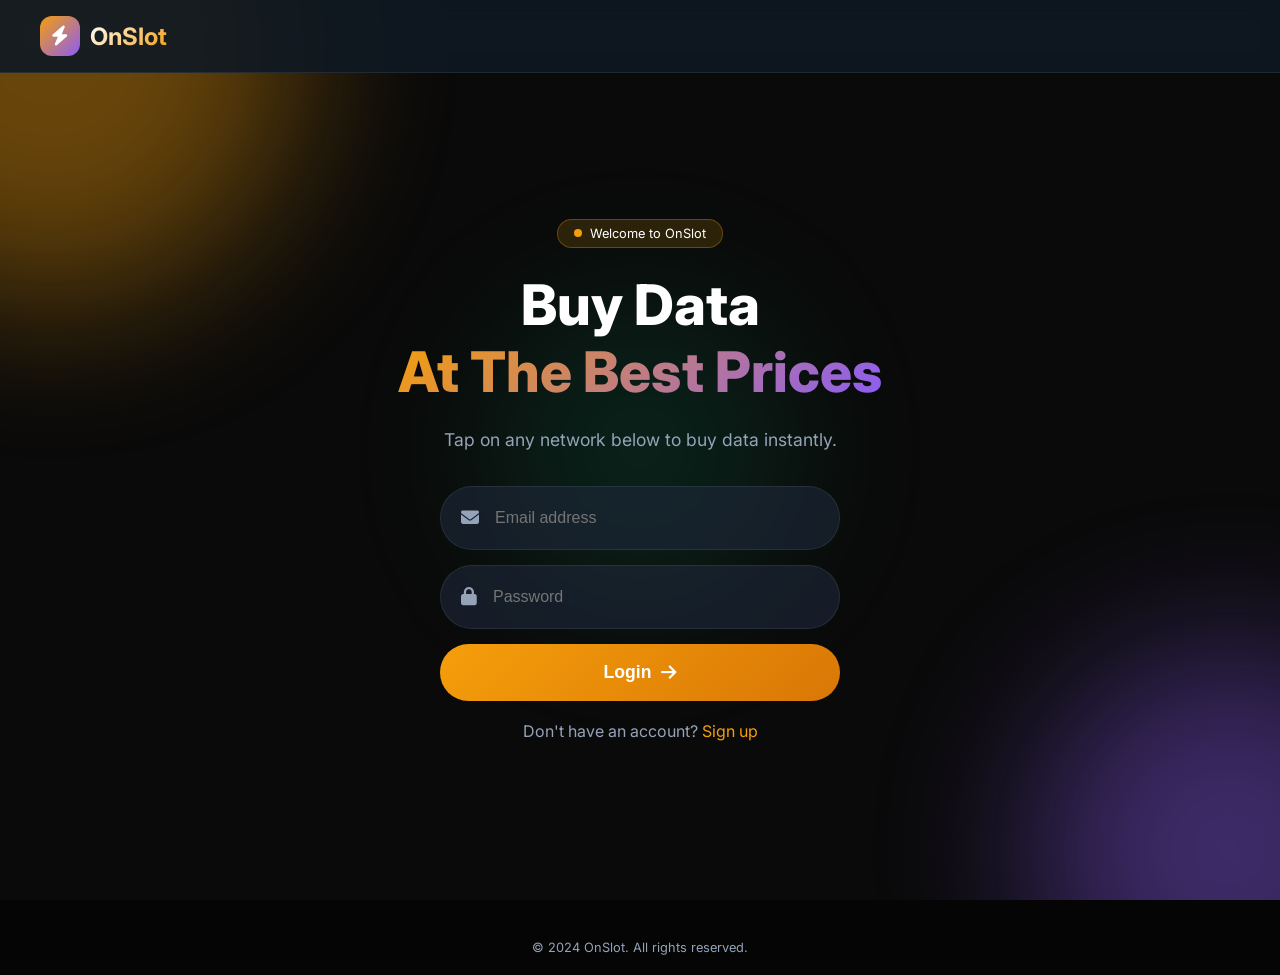
==== index.html @ 102ff366 "Update index.html" ====
<!DOCTYPE html>
<html lang="en">
<head>
    <meta charset="UTF-8">
    <meta name="viewport" content="width=device-width, initial-scale=1.0, viewport-fit=cover">
    <title>OnSlot - Buy Cheap Data</title>
    <link href="https://fonts.googleapis.com/css2?family=Inter:opsz,wght@14..32,300;14..32,400;14..32,500;14..32,600;14..32,700;14..32,800&display=swap" rel="stylesheet">
    <link rel="stylesheet" href="https://cdnjs.cloudflare.com/ajax/libs/font-awesome/6.5.1/css/all.min.css">
    <style>
        /* Your existing CSS here - keeping it exactly the same */
        * {
            margin: 0;
            padding: 0;
            box-sizing: border-box;
        }

        body {
            font-family: 'Inter', sans-serif;
            background: #0a0a0a;
            color: #ffffff;
            overflow-x: hidden;
        }

        .bg-animation {
            position: fixed;
            top: 0;
            left: 0;
            width: 100%;
            height: 100%;
            z-index: 0;
            overflow: hidden;
        }

        .orb {
            position: absolute;
            border-radius: 50%;
            filter: blur(80px);
            opacity: 0.4;
            animation: float 20s ease-in-out infinite;
        }

        .orb-1 { width: 500px; height: 500px; background: #f59e0b; top: -200px; left: -200px; }
        .orb-2 { width: 400px; height: 400px; background: #8b5cf6; bottom: -150px; right: -150px; animation-delay: -5s; }
        .orb-3 { width: 300px; height: 300px; background: #10b981; top: 50%; left: 50%; transform: translate(-50%, -50%); animation-delay: -10s; opacity: 0.15; }

        @keyframes float {
            0%, 100% { transform: translate(0, 0) scale(1); }
            33% { transform: translate(30px, -30px) scale(1.1); }
            66% { transform: translate(-20px, 20px) scale(0.9); }
        }

        .navbar {
            position: fixed;
            top: 0;
            width: 100%;
            background: rgba(15, 25, 35, 0.9);
            backdrop-filter: blur(12px);
            border-bottom: 1px solid rgba(255, 255, 255, 0.08);
            z-index: 100;
            padding: 16px 24px;
        }

        .nav-container {
            max-width: 1200px;
            margin: 0 auto;
            display: flex;
            justify-content: space-between;
            align-items: center;
        }

        .logo {
            display: flex;
            align-items: center;
            gap: 10px;
        }

        .logo-icon {
            width: 40px;
            height: 40px;
            background: linear-gradient(135deg, #f59e0b, #8b5cf6);
            border-radius: 12px;
            display: flex;
            align-items: center;
            justify-content: center;
            font-size: 20px;
        }

        .logo span {
            font-size: 1.5rem;
            font-weight: 700;
            background: linear-gradient(135deg, #fff, #f59e0b);
            -webkit-background-clip: text;
            background-clip: text;
            color: transparent;
        }

        .user-info {
            display: flex;
            align-items: center;
            gap: 15px;
        }

        .user-name {
            color: #f59e0b;
            font-weight: 500;
        }

        .admin-flag {
            background: rgba(30, 41, 59, 0.4);
            border: 1px solid rgba(255, 255, 255, 0.1);
            padding: 8px 12px;
            border-radius: 40px;
            color: #64748b;
            cursor: pointer;
            transition: all 0.2s;
            font-size: 0.8rem;
            display: flex;
            align-items: center;
            gap: 5px;
        }

        .admin-flag:hover {
            background: rgba(30, 41, 59, 0.6);
            color: #94a3b8;
        }

        .admin-btn-container {
            position: relative;
            display: inline-block;
        }

        .notification-badge {
            position: absolute;
            top: -8px;
            right: -8px;
            background: #ef4444;
            color: white;
            font-size: 0.7rem;
            font-weight: bold;
            padding: 2px 6px;
            border-radius: 50px;
            min-width: 20px;
            text-align: center;
            animation: pulse 1.5s infinite;
        }

        .logout-btn {
            background: rgba(239, 68, 68, 0.2);
            border: 1px solid rgba(239, 68, 68, 0.3);
            padding: 8px 16px;
            border-radius: 40px;
            color: #ef4444;
            cursor: pointer;
            transition: all 0.2s;
        }

        .logout-btn:hover {
            background: #ef4444;
            color: white;
        }

        .hero {
            min-height: 100vh;
            display: flex;
            align-items: center;
            justify-content: center;
            text-align: center;
            max-width: 800px;
            margin: 0 auto;
            padding: 120px 24px 60px;
            position: relative;
            z-index: 1;
        }

        .hero-badge {
            display: inline-flex;
            align-items: center;
            gap: 8px;
            background: rgba(245, 158, 11, 0.15);
            padding: 6px 16px;
            border-radius: 40px;
            font-size: 0.8rem;
            margin-bottom: 24px;
            border: 1px solid rgba(245, 158, 11, 0.3);
        }

        .badge-pulse {
            width: 8px;
            height: 8px;
            background: #f59e0b;
            border-radius: 50%;
            animation: badgePulse 1.5s infinite;
        }

        @keyframes badgePulse {
            0%, 100% { opacity: 1; transform: scale(1); }
            50% { opacity: 0.5; transform: scale(1.2); }
        }

        .hero-title {
            font-size: 3.5rem;
            font-weight: 800;
            line-height: 1.2;
            margin-bottom: 20px;
        }

        .gradient-text {
            background: linear-gradient(135deg, #f59e0b, #8b5cf6);
            -webkit-background-clip: text;
            background-clip: text;
            color: transparent;
        }

        .hero-subtitle {
            font-size: 1.1rem;
            color: #94a3b8;
            line-height: 1.6;
            margin-bottom: 32px;
        }

        .container {
            max-width: 1200px;
            margin: 0 auto;
            padding: 60px 24px;
            position: relative;
            z-index: 1;
        }

        .section-header {
            text-align: center;
            margin-bottom: 50px;
        }

        .section-tag {
            color: #f59e0b;
            text-transform: uppercase;
            font-size: 0.8rem;
            letter-spacing: 2px;
            display: inline-block;
            margin-bottom: 16px;
        }

        .section-header h2 {
            font-size: 2rem;
            margin-bottom: 12px;
        }

        .auth-form {
            max-width: 400px;
            margin: 0 auto;
        }

        .input-group {
            display: flex;
            align-items: center;
            background: rgba(30, 41, 59, 0.6);
            border-radius: 60px;
            padding: 4px 20px;
            border: 1px solid rgba(255, 255, 255, 0.08);
            transition: all 0.2s;
            margin-bottom: 16px;
        }

        .input-group:focus-within {
            border-color: #f59e0b;
        }

        .input-group i {
            color: #94a3b8;
            font-size: 18px;
        }

        .input-group input {
            width: 100%;
            padding: 18px 16px;
            background: transparent;
            border: none;
            color: white;
            font-size: 1rem;
            outline: none;
        }

        .buy-btn {
            width: 100%;
            background: linear-gradient(135deg, #f59e0b, #d97706);
            border: none;
            padding: 18px;
            border-radius: 60px;
            color: white;
            font-size: 1.1rem;
            font-weight: 700;
            cursor: pointer;
            transition: all 0.2s;
            display: flex;
            align-items: center;
            justify-content: center;
            gap: 10px;
        }

        .buy-btn:hover {
            transform: scale(1.02);
            box-shadow: 0 5px 20px rgba(245, 158, 11, 0.3);
        }

        .auth-switch {
            margin-top: 20px;
            color: #94a3b8;
        }

        .auth-switch a {
            color: #f59e0b;
            text-decoration: none;
            cursor: pointer;
        }

        .networks-container {
            display: flex;
            flex-direction: column;
            gap: 20px;
            max-width: 550px;
            margin: 0 auto;
        }

        .network-card {
            background: rgba(15, 25, 35, 0.6);
            backdrop-filter: blur(12px);
            border-radius: 28px;
            border: 1px solid rgba(255, 255, 255, 0.08);
            overflow: hidden;
            transition: all 0.3s ease;
            cursor: pointer;
        }

        .network-card.mtn:hover { border-color: rgba(245, 158, 11, 0.5); }
        .network-card.airtel:hover { border-color: rgba(239, 68, 68, 0.5); }
        .network-card.glo:hover { border-color: rgba(16, 185, 129, 0.5); }

        .network-card.expanded { border-width: 2px; }
        .network-card.mtn.expanded { border-color: #f59e0b; box-shadow: 0 0 25px rgba(245, 158, 11, 0.2); }
        .network-card.airtel.expanded { border-color: #ef4444; box-shadow: 0 0 25px rgba(239, 68, 68, 0.2); }
        .network-card.glo.expanded { border-color: #10b981; box-shadow: 0 0 25px rgba(16, 185, 129, 0.2); }

        .network-header {
            display: flex;
            align-items: center;
            justify-content: space-between;
            padding: 20px 24px;
            transition: all 0.2s;
        }

        .network-header-left {
            display: flex;
            align-items: center;
            gap: 15px;
        }

        .network-icon {
            width: 55px;
            height: 55px;
            border-radius: 28px;
            display: flex;
            align-items: center;
            justify-content: center;
            font-size: 28px;
        }

        .network-card.mtn .network-icon { background: rgba(245, 158, 11, 0.15); color: #f59e0b; }
        .network-card.airtel .network-icon { background: rgba(239, 68, 68, 0.15); color: #ef4444; }
        .network-card.glo .network-icon { background: rgba(16, 185, 129, 0.15); color: #10b981; }

        .network-info h3 {
            font-size: 1.4rem;
            font-weight: 700;
        }

        .network-card.mtn .network-info h3 { color: #f59e0b; }
        .network-card.airtel .network-info h3 { color: #ef4444; }
        .network-card.glo .network-info h3 { color: #10b981; }

        .network-info p {
            font-size: 0.75rem;
            color: #94a3b8;
        }

        .network-arrow {
            color: #94a3b8;
            transition: transform 0.3s ease;
            font-size: 1.2rem;
        }

        .network-card.expanded .network-arrow {
            transform: rotate(180deg);
        }

        .network-content {
            max-height: 0;
            overflow: hidden;
            transition: max-height 0.4s ease;
            padding: 0 24px;
        }

        .network-card.expanded .network-content {
            max-height: 500px;
            padding: 0 24px 24px 24px;
        }

        .network-phone-input {
            margin-bottom: 20px;
        }

        .phone-input-wrapper {
            display: flex;
            align-items: center;
            background: rgba(30, 41, 59, 0.8);
            border-radius: 60px;
            padding: 4px 20px;
            border: 1px solid rgba(255, 255, 255, 0.08);
        }

        .phone-input-wrapper:focus-within {
            border-color: #f59e0b;
        }

        .phone-input-wrapper i {
            color: #94a3b8;
            font-size: 18px;
        }

        .phone-input-wrapper input {
            width: 100%;
            padding: 16px 16px;
            background: transparent;
            border: none;
            color: white;
            font-size: 1rem;
            outline: none;
        }

        .network-plans {
            display: grid;
            grid-template-columns: repeat(4, 1fr);
            gap: 12px;
            margin-bottom: 20px;
        }

        .plan-card {
            background: rgba(30, 41, 59, 0.6);
            border-radius: 20px;
            padding: 16px 8px;
            text-align: center;
            cursor: pointer;
            transition: all 0.2s;
            border: 1px solid rgba(255, 255, 255, 0.08);
        }

        .plan-card:hover {
            transform: translateY(-2px);
        }

        .plan-card.selected {
            border-width: 2px;
        }

        .network-card.mtn .plan-card.selected { border-color: #f59e0b; background: rgba(245, 158, 11, 0.15); }
        .network-card.airtel .plan-card.selected { border-color: #ef4444; background: rgba(239, 68, 68, 0.15); }
        .network-card.glo .plan-card.selected { border-color: #10b981; background: rgba(16, 185, 129, 0.15); }

        .plan-size {
            font-size: 1rem;
            font-weight: 700;
        }

        .plan-price {
            font-size: 0.9rem;
            font-weight: 600;
            margin-top: 5px;
        }

        .network-card.mtn .plan-price { color: #f59e0b; }
        .network-card.airtel .plan-price { color: #ef4444; }
        .network-card.glo .plan-price { color: #10b981; }

        .network-buy-btn {
            width: 100%;
            border: none;
            padding: 14px;
            border-radius: 60px;
            color: white;
            font-weight: 700;
            cursor: pointer;
            transition: all 0.2s;
            display: flex;
            align-items: center;
            justify-content: center;
            gap: 8px;
        }

        .network-card.mtn .network-buy-btn { background: linear-gradient(135deg, #f59e0b, #d97706); }
        .network-card.airtel .network-buy-btn { background: linear-gradient(135deg, #ef4444, #dc2626); }
        .network-card.glo .network-buy-btn { background: linear-gradient(135deg, #10b981, #059669); }

        .network-buy-btn:hover:not(:disabled) {
            transform: scale(1.02);
            box-shadow: 0 5px 20px rgba(0, 0, 0, 0.3);
        }

        .network-buy-btn:disabled {
            opacity: 0.5;
            cursor: not-allowed;
        }

        .referral-section {
            background: rgba(15, 25, 35, 0.7);
            backdrop-filter: blur(12px);
            border-radius: 28px;
            padding: 24px;
            margin-bottom: 40px;
            max-width: 550px;
            margin-left: auto;
            margin-right: auto;
            border: 1px solid rgba(245, 158, 11, 0.2);
        }

        .referral-header {
            display: flex;
            align-items: center;
            gap: 12px;
            margin-bottom: 20px;
        }

        .referral-header i {
            font-size: 28px;
            color: #f59e0b;
        }

        .referral-header h3 {
            font-size: 1.3rem;
        }

        .referral-code-box {
            background: rgba(30, 41, 59, 0.8);
            border-radius: 16px;
            padding: 15px;
            display: flex;
            justify-content: space-between;
            align-items: center;
            margin-bottom: 20px;
        }

        .referral-code {
            font-size: 1.3rem;
            font-weight: bold;
            letter-spacing: 2px;
            color: #f59e0b;
        }

        .copy-referral-btn {
            background: rgba(245, 158, 11, 0.2);
            border: 1px solid rgba(245, 158, 11, 0.3);
            padding: 8px 20px;
            border-radius: 40px;
            color: #f59e0b;
            cursor: pointer;
            transition: all 0.2s;
        }

        .copy-referral-btn:hover {
            background: #f59e0b;
            color: white;
        }

        .share-buttons {
            display: flex;
            gap: 12px;
            margin-bottom: 20px;
            flex-wrap: wrap;
        }

        .share-btn {
            flex: 1;
            padding: 12px;
            border-radius: 40px;
            border: none;
            font-weight: 600;
            cursor: pointer;
            display: flex;
            align-items: center;
            justify-content: center;
            gap: 8px;
            transition: all 0.2s;
        }

        .share-btn.whatsapp { background: #25D366; color: white; }
        .share-btn.facebook { background: #1877F2; color: white; }
        .share-btn.twitter { background: #1DA1F2; color: white; }
        .share-btn.telegram { background: #0088cc; color: white; }
        .share-btn.snapchat { background: #FFFC00; color: #000000; }
        .share-btn:hover { transform: scale(1.02); }

        .referral-stats {
            display: flex;
            justify-content: space-between;
            padding-top: 15px;
            border-top: 1px solid rgba(255, 255, 255, 0.08);
        }

        .referral-stat {
            text-align: center;
            flex: 1;
        }

        .referral-stat .label {
            font-size: 0.7rem;
            color: #94a3b8;
        }

        .referral-stat .value {
            font-size: 1.1rem;
            font-weight: bold;
            color: #f59e0b;
        }

        .free-data-banner {
            background: linear-gradient(135deg, rgba(16, 185, 129, 0.2), rgba(245, 158, 11, 0.1));
            border-radius: 20px;
            padding: 15px;
            text-align: center;
            margin-bottom: 20px;
            border: 1px solid rgba(16, 185, 129, 0.3);
        }

        .free-data-banner h4 {
            color: #10b981;
            margin-bottom: 5px;
        }

        .free-data-banner p {
            font-size: 0.8rem;
            color: #94a3b8;
        }

        .promo-ended {
            background: rgba(239, 68, 68, 0.2);
            border-color: rgba(239, 68, 68, 0.3);
        }

        .promo-ended h4 {
            color: #ef4444;
        }

        .features-grid {
            display: grid;
            grid-template-columns: repeat(auto-fit, minmax(200px, 1fr));
            gap: 24px;
            max-width: 900px;
            margin: 0 auto;
        }

        .feature-card {
            background: rgba(15, 25, 35, 0.5);
            border-radius: 20px;
            padding: 24px;
            text-align: center;
            border: 1px solid rgba(255, 255, 255, 0.05);
        }

        .feature-icon {
            font-size: 32px;
            color: #f59e0b;
            margin-bottom: 12px;
        }

        .feature-card h4 {
            margin-bottom: 8px;
        }

        .feature-card p {
            color: #94a3b8;
            font-size: 0.85rem;
        }

        .admin-panel {
            background: rgba(15, 25, 35, 0.95);
            backdrop-filter: blur(12px);
            border: 1px solid rgba(245, 158, 11, 0.3);
            border-radius: 28px;
            padding: 24px;
            margin-bottom: 40px;
            max-width: 900px;
            margin-left: auto;
            margin-right: auto;
        }

        .admin-header {
            display: flex;
            justify-content: space-between;
            align-items: center;
            margin-bottom: 20px;
            padding-bottom: 15px;
            border-bottom: 1px solid rgba(255, 255, 255, 0.08);
            cursor: pointer;
        }

        .admin-header h3 {
            display: flex;
            align-items: center;
            gap: 10px;
        }

        .admin-header h3 i {
            color: #f59e0b;
        }

        .order-count-badge {
            background: #ef4444;
            color: white;
            font-size: 0.7rem;
            font-weight: bold;
            padding: 2px 8px;
            border-radius: 50px;
            margin-left: 10px;
        }

        .admin-content {
            display: none;
        }

        .admin-content.show {
            display: block;
        }

        .pending-orders-list {
            max-height: 500px;
            overflow-y: auto;
        }

        .pending-order {
            background: rgba(30, 41, 59, 0.6);
            border-radius: 16px;
            padding: 16px;
            margin-bottom: 12px;
            display: flex;
            justify-content: space-between;
            align-items: flex-start;
            flex-wrap: wrap;
            gap: 10px;
        }

        .order-details {
            flex: 2;
        }

        .order-details p {
            margin: 4px 0;
            font-size: 0.85rem;
        }

        .order-details strong {
            color: #f59e0b;
        }

        .order-status {
            display: inline-block;
            padding: 4px 10px;
            border-radius: 20px;
            font-size: 0.7rem;
            font-weight: 600;
        }

        .status-pending { background: rgba(245, 158, 11, 0.2); color: #f59e0b; }
        .status-processing { background: rgba(59, 130, 246, 0.2); color: #3b82f6; }
        .status-declined { background: rgba(239, 68, 68, 0.2); color: #ef4444; }
        .status-completed { background: rgba(16, 185, 129, 0.2); color: #10b981; }

        .order-actions {
            display: flex;
            gap: 8px;
            flex-wrap: wrap;
        }

        .accept-btn {
            background: linear-gradient(135deg, #10b981, #059669);
            border: none;
            padding: 8px 16px;
            border-radius: 40px;
            color: white;
            font-weight: 600;
            cursor: pointer;
        }

        .pending-btn {
            background: rgba(245, 158, 11, 0.2);
            border: 1px solid rgba(245, 158, 11, 0.3);
            padding: 8px 16px;
            border-radius: 40px;
            color: #f59e0b;
            cursor: pointer;
        }

        .decline-btn {
            background: rgba(239, 68, 68, 0.2);
            border: 1px solid rgba(239, 68, 68, 0.3);
            padding: 8px 16px;
            border-radius: 40px;
            color: #ef4444;
            cursor: pointer;
        }

        .empty-orders {
            text-align: center;
            padding: 40px;
            color: #94a3b8;
        }

        .payment-methods {
            display: flex;
            gap: 15px;
            margin-bottom: 20px;
        }
        
        .payment-method {
            flex: 1;
            background: rgba(30, 41, 59, 0.6);
            border: 2px solid rgba(255, 255, 255, 0.08);
            border-radius: 16px;
            padding: 12px;
            text-align: center;
            cursor: pointer;
            transition: all 0.2s;
        }
        
        .payment-method:hover {
            background: rgba(30, 41, 59, 0.8);
        }
        
        .payment-method.selected {
            border-color: #f59e0b;
            background: rgba(245, 158, 11, 0.15);
        }
        
        .payment-method i {
            font-size: 24px;
            margin-bottom: 5px;
            display: block;
        }
        
        .payment-method span {
            font-size: 0.8rem;
        }
        
        .bank-search {
            position: relative;
            margin-bottom: 15px;
        }
        
        .bank-search input {
            width: 100%;
            padding: 14px 16px 14px 45px;
            background: rgba(30, 41, 59, 0.6);
            border: 1px solid rgba(255, 255, 255, 0.08);
            border-radius: 12px;
            color: white;
            font-size: 0.9rem;
            outline: none;
        }
        
        .bank-search input:focus {
            border-color: #f59e0b;
        }
        
        .bank-search i {
            position: absolute;
            left: 15px;
            top: 50%;
            transform: translateY(-50%);
            color: #94a3b8;
        }
        
        .bank-list {
            max-height: 200px;
            overflow-y: auto;
            margin-bottom: 15px;
            background: rgba(30, 41, 59, 0.4);
            border-radius: 12px;
        }
        
        .bank-option {
            padding: 12px 15px;
            cursor: pointer;
            transition: all 0.2s;
            border-bottom: 1px solid rgba(255, 255, 255, 0.05);
        }
        
        .bank-option:hover {
            background: rgba(245, 158, 11, 0.15);
        }
        
        .bank-option.selected {
            background: rgba(245, 158, 11, 0.2);
            color: #f59e0b;
        }
        
        .receipt-upload {
            margin: 15px 0;
        }
        
        .upload-area {
            background: rgba(30, 41, 59, 0.6);
            border: 2px dashed rgba(255, 255, 255, 0.2);
            border-radius: 16px;
            padding: 20px;
            text-align: center;
            cursor: pointer;
            transition: all 0.2s;
        }
        
        .upload-area:hover {
            border-color: #f59e0b;
            background: rgba(245, 158, 11, 0.05);
        }
        
        .upload-area i {
            font-size: 32px;
            color: #94a3b8;
            margin-bottom: 8px;
        }
        
        .upload-area p {
            font-size: 0.8rem;
            color: #94a3b8;
        }
        
        .receipt-preview {
            margin-top: 10px;
            display: flex;
            justify-content: space-between;
            align-items: center;
            background: rgba(30, 41, 59, 0.6);
            border-radius: 12px;
            padding: 10px;
        }
        
        .receipt-preview img {
            width: 50px;
            height: 50px;
            border-radius: 8px;
            object-fit: cover;
        }
        
        .receipt-preview span {
            font-size: 0.8rem;
            color: #10b981;
        }
        
        .remove-receipt {
            background: rgba(239, 68, 68, 0.2);
            border: none;
            padding: 5px 10px;
            border-radius: 20px;
            color: #ef4444;
            cursor: pointer;
        }
        
        .selected-bank-display {
            background: rgba(245, 158, 11, 0.1);
            border-radius: 12px;
            padding: 10px;
            margin-bottom: 15px;
            font-size: 0.8rem;
            color: #f59e0b;
        }
        
        .custom-bank-input {
            width: 100%;
            padding: 14px;
            background: rgba(30, 41, 59, 0.6);
            border: 1px solid rgba(255, 255, 255, 0.08);
            border-radius: 12px;
            color: white;
            margin-top: 10px;
            outline: none;
        }
        
        .custom-bank-input:focus {
            border-color: #f59e0b;
        }

        .modal {
            display: none;
            position: fixed;
            top: 0;
            left: 0;
            width: 100%;
            height: 100%;
            background: rgba(0, 0, 0, 0.95);
            backdrop-filter: blur(8px);
            z-index: 1000;
            justify-content: center;
            align-items: center;
        }

        .modal-content {
            position: relative;
            max-width: 500px;
            width: 90%;
            max-height: 90vh;
            overflow-y: auto;
            background: rgba(15, 25, 35, 0.95);
            backdrop-filter: blur(12px);
            border: 1px solid rgba(255, 255, 255, 0.08);
            border-radius: 28px;
            padding: 40px 32px;
            text-align: center;
        }

        .modal-close {
            position: absolute;
            top: 16px;
            right: 20px;
            background: none;
            border: none;
            font-size: 20px;
            cursor: pointer;
            color: #94a3b8;
        }

        .modal-icon {
            font-size: 50px;
            margin-bottom: 16px;
        }

        .modal-content h3 {
            font-size: 1.5rem;
            margin-bottom: 8px;
        }

        .modal-content p {
            color: #94a3b8;
            margin-bottom: 24px;
        }

        .passcode-input {
            width: 100%;
            padding: 14px;
            background: rgba(30, 41, 59, 0.6);
            border: 1px solid rgba(255, 255, 255, 0.08);
            border-radius: 12px;
            color: white;
            margin: 15px 0;
            outline: none;
            text-align: center;
            font-size: 1.2rem;
            letter-spacing: 5px;
        }

        .bank-details {
            background: rgba(30, 41, 59, 0.6);
            border-radius: 16px;
            padding: 16px;
            margin-bottom: 20px;
            text-align: left;
        }

        .bank-details p {
            margin-bottom: 8px;
            color: white;
        }

        .copy-btn {
            background: rgba(245, 158, 11, 0.2);
            border: none;
            padding: 8px 16px;
            border-radius: 40px;
            color: #f59e0b;
            cursor: pointer;
            margin-top: 10px;
            width: 100%;
        }

        .confirm-input {
            width: 100%;
            padding: 14px;
            background: rgba(30, 41, 59, 0.6);
            border: 1px solid rgba(255, 255, 255, 0.08);
            border-radius: 12px;
            color: white;
            margin: 15px 0;
            outline: none;
        }

        .confirm-input:focus {
            border-color: #f59e0b;
        }

        .confirm-btn {
            background: linear-gradient(135deg, #10b981, #059669);
            border: none;
            padding: 14px;
            border-radius: 50px;
            width: 100%;
            color: white;
            font-weight: 600;
            cursor: pointer;
            display: flex;
            align-items: center;
            justify-content: center;
            gap: 8px;
        }

        .toast-container {
            position: fixed;
            bottom: 20px;
            left: 50%;
            transform: translateX(-50%);
            z-index: 1100;
        }

        .toast {
            background: rgba(15, 25, 35, 0.95);
            backdrop-filter: blur(12px);
            padding: 12px 24px;
            border-radius: 50px;
            font-size: 0.875rem;
            display: flex;
            align-items: center;
            gap: 8px;
            animation: slideUp 0.3s ease;
        }

        .toast.success { border-left: 3px solid #10b981; }
        .toast.error { border-left: 3px solid #ef4444; }
        .toast.warning { border-left: 3px solid #f59e0b; }

        @keyframes slideUp {
            from { opacity: 0; transform: translateY(20px); }
            to { opacity: 1; transform: translateY(0); }
        }

        .footer {
            background: rgba(5, 5, 5, 0.9);
            padding: 40px 24px 20px;
            text-align: center;
        }

        .footer p {
            color: #94a3b8;
            font-size: 0.8rem;
        }

        .dashboard-content {
            display: none;
        }

        @media (max-width: 768px) {
            .hero-title {
                font-size: 2rem;
            }
            .network-plans {
                grid-template-columns: repeat(2, 1fr);
            }
            .pending-order {
                flex-direction: column;
            }
            .order-actions {
                width: 100%;
                justify-content: center;
            }
            .share-buttons {
                flex-direction: column;
            }
            .payment-methods {
                flex-direction: column;
            }
        }
    </style>
</head>
<body>
    <div class="bg-animation">
        <div class="orb orb-1"></div>
        <div class="orb orb-2"></div>
        <div class="orb orb-3"></div>
    </div>

    <nav class="navbar">
        <div class="nav-container">
            <div class="logo">
                <div class="logo-icon"><i class="fas fa-bolt"></i></div>
                <span>OnSlot</span>
            </div>
            <div class="user-info" id="userInfo" style="display: none;">
                <span class="user-name" id="userNameDisplay"></span>
                <div class="admin-btn-container" id="adminBtnContainer">
                    <button class="admin-flag" id="adminFlagBtn">
                        <i class="fas fa-flag-checkered"></i> 
                    </button>
                    <span class="notification-badge" id="adminNotificationBadge" style="display: none;">0</span>
                </div>
                <button class="logout-btn" onclick="logout()"><i class="fas fa-sign-out-alt"></i> Logout</button>
            </div>
        </div>
    </nav>

    <div id="authSection" class="hero">
        <div class="hero-content">
            <div class="hero-badge">
                <span class="badge-pulse"></span>
                Welcome to OnSlot
            </div>
            <h1 class="hero-title">
                Buy Data<br>
                <span class="gradient-text">At The Best Prices</span>
            </h1>
            <p class="hero-subtitle">
                Tap on any network below to buy data instantly.
            </p>
            
            <div id="loginForm" class="auth-form">
                <div class="input-group" style="margin-bottom: 15px;">
                    <i class="fas fa-envelope"></i>
                    <input type="email" id="loginEmail" placeholder="Email address">
                </div>
                <div class="input-group" style="margin-bottom: 15px;">
                    <i class="fas fa-lock"></i>
                    <input type="password" id="loginPassword" placeholder="Password">
                </div>
                <button class="buy-btn" onclick="login()" style="margin-top: 10px;">Login <i class="fas fa-arrow-right"></i></button>
                <div class="auth-switch">Don't have an account? <a onclick="showSignup()">Sign up</a></div>
            </div>

            <div id="signupForm" class="auth-form" style="display: none;">
                <div class="input-group" style="margin-bottom: 15px;">
                    <i class="fas fa-user"></i>
                    <input type="text" id="signupName" placeholder="Full name">
                </div>
                <div class="input-group" style="margin-bottom: 15px;">
                    <i class="fas fa-envelope"></i>
                    <input type="email" id="signupEmail" placeholder="Email address">
                </div>
                <div class="input-group" style="margin-bottom: 15px;">
                    <i class="fas fa-phone"></i>
                    <input type="tel" id="signupPhone" placeholder="Phone number">
                </div>
                <div class="input-group" style="margin-bottom: 15px;">
                    <i class="fas fa-lock"></i>
                    <input type="password" id="signupPassword" placeholder="Password">
                </div>
                <div class="input-group" style="margin-bottom: 15px;">
                    <i class="fas fa-gift"></i>
                    <input type="text" id="referralCodeInput" placeholder="Referral code (optional)">
                </div>
                <button class="buy-btn" onclick="signup()" style="margin-top: 10px;">Create Account <i class="fas fa-user-plus"></i></button>
                <div class="auth-switch">Already have an account? <a onclick="showLogin()">Login</a></div>
            </div>
        </div>
    </div>

    <div id="dashboardContent" class="dashboard-content">
        <section class="hero">
            <div class="hero-content">
                <div class="hero-badge">
                    <span class="badge-pulse"></span>
                    Nigeria's Cheap Data
                </div>
                <h1 class="hero-title">
                    Buy Data<br>
                    <span class="gradient-text">At The Best Prices</span>
                </h1>
                <p class="hero-subtitle">
                    Tap on any network below to buy data instantly.
                </p>
            </div>
        </section>

        <div class="container">
            <!-- Free Data Banner - 10 people -->
            <div class="free-data-banner" id="freeDataBanner">
                <h4><i class="fas fa-gift"></i> FREE 100MB DATA!</h4>
                <p>First <span id="spotsLeft">10</span> people to sign up get 100MB FREE!</p>
            </div>

            <!-- Referral Section -->
            <div class="referral-section" id="referralSection">
                <div class="referral-header">
                    <i class="fas fa-users"></i>
                    <h3>Refer & Earn</h3>
                </div>
                <div class="referral-code-box">
                    <span class="referral-code" id="userReferralCode">Loading...</span>
                    <button class="copy-referral-btn" onclick="copyReferralCode()">Copy Code</button>
                </div>
                <div class="share-buttons">
                    <button class="share-btn whatsapp" onclick="shareOnWhatsApp()"><i class="fab fa-whatsapp"></i> WhatsApp</button>
                    <button class="share-btn facebook" onclick="shareOnFacebook()"><i class="fab fa-facebook"></i> Facebook</button>
                    <button class="share-btn twitter" onclick="shareOnTwitter()"><i class="fab fa-twitter"></i> Twitter</button>
                    <button class="share-btn telegram" onclick="shareOnTelegram()"><i class="fab fa-telegram"></i> Telegram</button>
                    <button class="share-btn snapchat" onclick="shareOnSnapchat()"><i class="fab fa-snapchat"></i> Snapchat</button>
                </div>
                <div class="referral-stats">
                    <div class="referral-stat">
                        <div class="label">Reward Earned</div>
                        <div class="value" id="rewardEarned">0 MB</div>
                    </div>
                    <div class="referral-stat">
                        <div class="label">Referrals Needed</div>
                        <div class="value" id="referralsNeeded">5 referrals</div>
                    </div>
                </div>
            </div>

            <!-- Network Cards -->
            <div class="networks-container">
                <!-- MTN Card -->
                <div class="network-card mtn" data-network="mtn">
                    <div class="network-header" onclick="toggleNetwork('mtn')">
                        <div class="network-header-left">
                            <div class="network-icon"><i class="fas fa-tower-cell"></i></div>
                            <div class="network-info">
                                <h3>MTN</h3>
                                <p>Best coverage nationwide</p>
                            </div>
                        </div>
                        <i class="fas fa-chevron-down network-arrow"></i>
                    </div>
                    <div class="network-content">
                        <div class="network-phone-input">
                            <div class="phone-input-wrapper">
                                <i class="fas fa-phone-alt"></i>
                                <input type="tel" class="network-phone" placeholder="Enter phone number" maxlength="11">
                            </div>
                        </div>
                        <div class="network-plans">
                            <div class="plan-card" data-mb="200" data-price="140">
                                <div class="plan-size">200<span style="font-size: 0.7rem;">MB</span></div>
                                <div class="plan-price">₦140</div>
                            </div>
                            <div class="plan-card" data-mb="300" data-price="220">
                                <div class="plan-size">300<span style="font-size: 0.7rem;">MB</span></div>
                                <div class="plan-price">₦220</div>
                            </div>
                            <div class="plan-card" data-mb="700" data-price="520">
                                <div class="plan-size">700<span style="font-size: 0.7rem;">MB</span></div>
                                <div class="plan-price">₦520</div>
                            </div>
                            <div class="plan-card" data-mb="1024" data-price="600">
                                <div class="plan-size">1<span style="font-size: 0.7rem;">GB</span></div>
                                <div class="plan-price">₦600</div>
                            </div>
                        </div>
                        <button class="network-buy-btn" disabled><i class="fas fa-bolt"></i> Buy MTN Data</button>
                    </div>
                </div>

                <!-- Airtel Card -->
                <div class="network-card airtel" data-network="airtel">
                    <div class="network-header" onclick="toggleNetwork('airtel')">
                        <div class="network-header-left">
                            <div class="network-icon"><i class="fas fa-broadcast-tower"></i></div>
                            <div class="network-info">
                                <h3>Airtel</h3>
                                <p>Fast and reliable</p>
                            </div>
                        </div>
                        <i class="fas fa-chevron-down network-arrow"></i>
                    </div>
                    <div class="network-content">
                        <div class="network-phone-input">
                            <div class="phone-input-wrapper">
                                <i class="fas fa-phone-alt"></i>
                                <input type="tel" class="network-phone" placeholder="Enter phone number" maxlength="11">
                            </div>
                        </div>
                        <div class="network-plans">
                            <div class="plan-card" data-mb="200" data-price="120">
                                <div class="plan-size">200<span style="font-size: 0.7rem;">MB</span></div>
                                <div class="plan-price">₦120</div>
                            </div>
                            <div class="plan-card" data-mb="300" data-price="210">
                                <div class="plan-size">300<span style="font-size: 0.7rem;">MB</span></div>
                                <div class="plan-price">₦210</div>
                            </div>
                            <div class="plan-card" data-mb="700" data-price="510">
                                <div class="plan-size">700<span style="font-size: 0.7rem;">MB</span></div>
                                <div class="plan-price">₦510</div>
                            </div>
                            <div class="plan-card" data-mb="1024" data-price="600">
                                <div class="plan-size">1<span style="font-size: 0.7rem;">GB</span></div>
                                <div class="plan-price">₦600</div>
                            </div>
                        </div>
                        <button class="network-buy-btn" disabled><i class="fas fa-bolt"></i> Buy Airtel Data</button>
                    </div>
                </div>

                <!-- Glo Card -->
                <div class="network-card glo" data-network="glo">
                    <div class="network-header" onclick="toggleNetwork('glo')">
                        <div class="network-header-left">
                            <div class="network-icon"><i class="fas fa-globe"></i></div>
                            <div class="network-info">
                                <h3>Glo</h3>
                                <p>Cheapest data plans</p>
                            </div>
                        </div>
                        <i class="fas fa-chevron-down network-arrow"></i>
                    </div>
                    <div class="network-content">
                        <div class="network-phone-input">
                            <div class="phone-input-wrapper">
                                <i class="fas fa-phone-alt"></i>
                                <input type="tel" class="network-phone" placeholder="Enter phone number" maxlength="11">
                            </div>
                        </div>
                        <div class="network-plans">
                            <div class="plan-card" data-mb="200" data-price="110">
                                <div class="plan-size">200<span style="font-size: 0.7rem;">MB</span></div>
                                <div class="plan-price">₦110</div>
                            </div>
                            <div class="plan-card" data-mb="300" data-price="200">
                                <div class="plan-size">300<span style="font-size: 0.7rem;">MB</span></div>
                                <div class="plan-price">₦200</div>
                            </div>
                            <div class="plan-card" data-mb="700" data-price="500">
                                <div class="plan-size">700<span style="font-size: 0.7rem;">MB</span></div>
                                <div class="plan-price">₦500</div>
                            </div>
                            <div class="plan-card" data-mb="1024" data-price="550">
                                <div class="plan-size">1<span style="font-size: 0.7rem;">GB</span></div>
                                <div class="plan-price">₦550</div>
                            </div>
                        </div>
                        <button class="network-buy-btn" disabled><i class="fas fa-bolt"></i> Buy Glo Data</button>
                    </div>
                </div>
            </div>
        </div>

        <!-- Admin Panel -->
        <div class="admin-panel" id="adminPanel" style="display: none;">
            <div class="admin-header" onclick="toggleAdminPanel()">
                <h3><i class="fas fa-clock"></i> Order Management <span class="order-count-badge" id="orderCountBadge">0</span></h3>
                <i class="fas fa-chevron-down" id="adminChevron"></i>
            </div>
            <div class="admin-content" id="adminContent">
                <div class="pending-orders-list" id="pendingOrdersList">
                    <div class="empty-orders">No pending orders</div>
                </div>
                <div class="secret-code" style="margin-top: 15px; padding-top: 15px; border-top: 1px solid rgba(255,255,255,0.08);">
                    <i class="fas fa-lock"></i> Admin access protected
                </div>
            </div>
        </div>

        <div class="container">
            <div class="section-header">
                <span class="section-tag">ONSLOT</span>
                <h2>CHEAP THAT WILL PUT A SMILE ON UR FACE</h2>
            </div>
        </div>
    </div>

    <!-- Modals -->
    <div class="modal" id="adminPasscodeModal">
        <div class="modal-content">
            <button class="modal-close" onclick="closeAdminPasscodeModal()"><i class="fas fa-times"></i></button>
            <div class="modal-icon" style="color: #f59e0b;"><i class="fas fa-lock"></i></div>
            <h3>Admin Access</h3>
            <p>Enter passcode to access admin panel</p>
            <input type="password" id="adminPasscode" class="passcode-input" placeholder="•••••" maxlength="5" autocomplete="off">
            <button class="confirm-btn" onclick="verifyAdminPasscode()" style="background: linear-gradient(135deg, #f59e0b, #d97706); margin-top: 10px;">
                <i class="fas fa-unlock-alt"></i> Verify Access
            </button>
        </div>
    </div>

    <div class="modal" id="paymentModal">
        <div class="modal-content" style="max-width: 500px;">
            <button class="modal-close" onclick="closePaymentModal()"><i class="fas fa-times"></i></button>
            <div class="modal-icon"><i class="fas fa-money-bill-wave"></i></div>
            <h3>Complete Your Payment</h3>
            <p>Send <strong>₦<span id="payAmount">0</span></strong> to this account</p>
            
            <div class="bank-details">
                <p><strong>Bank:</strong> Moniepoint MFB</p>
                <p><strong>Account Name:</strong> Sunday Ijeoma Anastasia</p>
                <p><strong>Account Number:</strong> 9066051034</p>
                <button class="copy-btn" onclick="copyAccount()">📋 Copy Account Number</button>
            </div>

            <p style="font-size: 0.8rem; margin-bottom: 10px; text-align: left;">Payment Method:</p>
            <div class="payment-methods">
                <div class="payment-method" data-method="transfer" onclick="selectPaymentMethod('transfer')">
                    <i class="fas fa-exchange-alt"></i>
                    <span>Bank Transfer</span>
                </div>
                <div class="payment-method" data-method="ussd" onclick="selectPaymentMethod('ussd')">
                    <i class="fas fa-mobile-alt"></i>
                    <span>USSD Transfer</span>
                </div>
            </div>

            <div id="bankSelectionSection">
                <p style="font-size: 0.8rem; margin-bottom: 10px; text-align: left;">Select Your Bank:</p>
                <div class="bank-search">
                    <i class="fas fa-search"></i>
                    <input type="text" id="bankSearchInput" placeholder="Search for your bank..." onkeyup="filterBanks()">
                </div>
                <div class="bank-list" id="bankList"></div>
                <div class="selected-bank-display" id="selectedBankDisplay" style="display: none;">
                    <i class="fas fa-check-circle"></i> Selected: <span id="selectedBankName">None</span>
                </div>
                <input type="text" id="customBankInput" class="custom-bank-input" placeholder="Or type your bank name here" style="display: none;">
            </div>

            <div class="receipt-upload">
                <p style="font-size: 0.8rem; margin-bottom: 10px; text-align: left;">Upload Receipt/Screenshot (Optional):</p>
                <div class="upload-area" onclick="document.getElementById('receiptInput').click()">
                    <i class="fas fa-cloud-upload-alt"></i>
                    <p>Click to upload receipt or screenshot</p>
                    <p style="font-size: 0.7rem;">PNG, JPG, PDF (Max 5MB)</p>
                </div>
                <input type="file" id="receiptInput" accept="image/*,.pdf" style="display: none;" onchange="handleReceiptUpload(event)">
                <div id="receiptPreview" style="display: none;"></div>
            </div>

            <p style="font-size: 0.8rem; margin-bottom: 10px;">After payment, enter your transaction details below:</p>
            
            <input type="text" id="transactionRef" class="confirm-input" placeholder="Transaction reference / Amount sent">
            <input type="text" id="senderName" class="confirm-input" placeholder="Your name as on bank transfer">
            
            <button class="confirm-btn" onclick="submitPaymentConfirmation()">
                <i class="fas fa-check-circle"></i> I Have Paid - Submit
            </button>
        </div>
    </div>

    <div class="modal" id="rewardClaimModal">
        <div class="modal-content">
            <button class="modal-close" onclick="closeRewardClaimModal()"><i class="fas fa-times"></i></button>
            <div class="modal-icon" style="color: #10b981;"><i class="fas fa-gift"></i></div>
            <h3>Congratulations! 🎉</h3>
            <p id="rewardMessage">You've earned a reward!</p>
            <div style="background: rgba(16, 185, 129, 0.1); padding: 15px; border-radius: 12px; margin: 15px 0;">
                <i class="fas fa-database" style="color: #10b981;"></i>
                <span style="margin-left: 10px;">Enter your phone number to receive your data:</span>
            </div>
            <input type="tel" id="rewardPhoneNumber" class="confirm-input" placeholder="Enter phone number (e.g., 08031234567)" maxlength="11">
            <button class="confirm-btn" onclick="claimReward()" style="background: linear-gradient(135deg, #10b981, #059669); margin-top: 10px;">
                <i class="fas fa-check-circle"></i> Claim My Data
            </button>
        </div>
    </div>

    <div class="modal" id="pendingNotificationModal">
        <div class="modal-content">
            <button class="modal-close" onclick="closePendingModal()"><i class="fas fa-times"></i></button>
            <div class="modal-icon" style="color: #f59e0b;"><i class="fas fa-clock"></i></div>
            <h3>Payment Under Review</h3>
            <p>There is a current error due to invalid payment or delay in payment. Please hold for some minutes while we verify your transaction.</p>
            <button class="confirm-btn" onclick="closePendingModal()" style="background: linear-gradient(135deg, #f59e0b, #d97706); margin-top: 20px;">
                <i class="fas fa-check"></i> I Understand
            </button>
        </div>
    </div>

    <div class="modal" id="declinedNotificationModal">
        <div class="modal-content">
            <button class="modal-close" onclick="closeDeclinedModal()"><i class="fas fa-times"></i></button>
            <div class="modal-icon" style="color: #ef4444;"><i class="fas fa-times-circle"></i></div>
            <h3>Payment Declined</h3>
            <p>Your payment has been declined. Please contact support for assistance or try again.</p>
            <button class="confirm-btn" onclick="closeDeclinedModal()" style="background: linear-gradient(135deg, #ef4444, #dc2626); margin-top: 20px;">
                <i class="fas fa-check"></i> OK
            </button>
        </div>
    </div>

    <div class="modal" id="successNotificationModal">
        <div class="modal-content">
            <button class="modal-close" onclick="closeSuccessNotificationModal()"><i class="fas fa-times"></i></button>
            <div class="modal-icon" style="color: #10b981;"><i class="fas fa-check-circle"></i></div>
            <h3>Payment Confirmed!</h3>
            <p>Your payment has been confirmed and your data has been sent!</p>
            <button class="confirm-btn" onclick="closeSuccessNotificationModal()" style="background: linear-gradient(135deg, #10b981, #059669); margin-top: 20px;">
                <i class="fas fa-check"></i> Great!
            </button>
        </div>
    </div>

    <div class="modal" id="promoEndedModal">
        <div class="modal-content">
            <button class="modal-close" onclick="closePromoEndedModal()"><i class="fas fa-times"></i></button>
            <div class="modal-icon" style="color: #f59e0b;"><i class="fas fa-gift"></i></div>
            <h3>Promo Ended</h3>
            <p>The 100MB free data promo has ended. The first 10 people have already claimed their reward!</p>
            <button class="confirm-btn" onclick="closePromoEndedModal()" style="background: linear-gradient(135deg, #f59e0b, #d97706); margin-top: 20px;">
                <i class="fas fa-check"></i> OK
            </button>
        </div>
    </div>

    <div class="toast-container" id="toastContainer"></div>

    <footer class="footer">
        <p>&copy; 2024 OnSlot. All rights reserved.</p>
    </footer>

    <script>
        // ============================================
        // FORCE LOGOUT EVERYONE - RESET ALL SESSIONS
        // This runs immediately when the page loads
        // ============================================
        
        // Clear the currently logged in user
        localStorage.removeItem("onslot_current_user");
        
        // Reset free signup counter to 0 (fresh start for 10 people)
        localStorage.setItem("onslot_free_signup_count", "0");
        localStorage.setItem("onslot_free_signup_users", JSON.stringify([]));
        
        // Optionally clear all user data? No, keep existing users but they will need to log back in
        // The 100MB promo counter is reset so the next 10 signups get free data
        
        // Clear admin authentication
        sessionStorage.removeItem("admin_auth");
        
        // Clear any pending orders if you want a fresh start (optional - uncomment if needed)
        // localStorage.removeItem("onslot_pending_orders");
        // localStorage.removeItem("onslot_notifications");
        // localStorage.removeItem("onslot_referrals");
        
        // ============================================
        // SITE URL
        // ============================================
        const SITE_URL = "https://onslot.onrender.com";

        // ============================================
        // ADMIN FLAG - Hidden password protection
        // ============================================
        const ADMIN_FLAG_PASSWORD = "onslotadmin2024";
        let isAdminAuthenticated = false;

        // ============================================
        // BANK LIST (All Nigerian Banks)
        // ============================================
        const NIGERIAN_BANKS = [
            "Access Bank", "Access Bank (Diamond)", "ALAT by Wema", "Citibank Nigeria", 
            "Ecobank Nigeria", "Enterprise Bank", "Fidelity Bank", "First Bank of Nigeria", 
            "First City Monument Bank (FCMB)", "Globus Bank", "Guaranty Trust Bank (GTB)", 
            "Heritage Bank", "Jaiz Bank", "Keystone Bank", "Kuda Bank", "Moniepoint Microfinance Bank",
            "Optimus Bank", "PalmPay", "Parallex Bank", "Polaris Bank", "Premium Trust Bank", 
            "Providus Bank", "Rubies Bank", "Sparkle Bank", "Stanbic IBTC Bank", 
            "Standard Chartered Bank", "Sterling Bank", "SunTrust Bank", "Taj Bank", 
            "Titan Trust Bank", "Union Bank of Nigeria", "United Bank for Africa (UBA)", 
            "Unity Bank", "VFD Microfinance Bank", "Wema Bank", "Zenith Bank"
        ];

        let selectedPaymentMethod = "transfer";
        let selectedBank = "";
        let uploadedReceipt = null;
        let uploadedReceiptData = null;

        // ============================================
        // PAYMENT MODAL FUNCTIONS
        // ============================================
        
        function selectPaymentMethod(method) {
            selectedPaymentMethod = method;
            document.querySelectorAll('.payment-method').forEach(el => {
                el.classList.remove('selected');
            });
            document.querySelector(`.payment-method[data-method="${method}"]`).classList.add('selected');
        }

        function renderBankList(filterText = "") {
            const bankList = document.getElementById("bankList");
            if (!bankList) return;
            
            const filteredBanks = NIGERIAN_BANKS.filter(bank => 
                bank.toLowerCase().includes(filterText.toLowerCase())
            );
            
            if (filteredBanks.length === 0) {
                bankList.innerHTML = '<div style="padding: 20px; text-align: center; color: #94a3b8;">No banks found. Type your bank name manually.</div>';
                document.getElementById("customBankInput").style.display = "block";
                return;
            }
            
            document.getElementById("customBankInput").style.display = "none";
            bankList.innerHTML = filteredBanks.map(bank => `
                <div class="bank-option" onclick="selectBank('${bank.replace(/'/g, "\\'")}')">
                    ${bank}
                </div>
            `).join("");
        }

        function filterBanks() {
            const searchTerm = document.getElementById("bankSearchInput").value;
            renderBankList(searchTerm);
        }

        function selectBank(bankName) {
            selectedBank = bankName;
            document.getElementById("selectedBankName").textContent = bankName;
            document.getElementById("selectedBankDisplay").style.display = "block";
            document.getElementById("customBankInput").value = bankName;
            
            document.querySelectorAll('.bank-option').forEach(opt => {
                opt.classList.remove('selected');
                if (opt.textContent === bankName) {
                    opt.classList.add('selected');
                }
            });
        }

        function handleReceiptUpload(event) {
            const file = event.target.files[0];
            if (!file) return;
            
            if (file.size > 5 * 1024 * 1024) {
                showToast("File too large! Max 5MB.", "error");
                return;
            }
            
            const reader = new FileReader();
            reader.onload = function(e) {
                uploadedReceiptData = e.target.result;
                uploadedReceipt = file;
                
                const previewDiv = document.getElementById("receiptPreview");
                const fileType = file.type;
                
                if (fileType.startsWith("image/")) {
                    previewDiv.innerHTML = `
                        <div class="receipt-preview">
                            <img src="${e.target.result}" alt="Receipt">
                            <span>${file.name}</span>
                            <button class="remove-receipt" onclick="removeReceipt()">Remove</button>
                        </div>
                    `;
                } else {
                    previewDiv.innerHTML = `
                        <div class="receipt-preview">
                            <i class="fas fa-file-pdf" style="font-size: 40px; color: #ef4444;"></i>
                            <span>${file.name}</span>
                            <button class="remove-receipt" onclick="removeReceipt()">Remove</button>
                        </div>
                    `;
                }
                previewDiv.style.display = "block";
            };
            reader.readAsDataURL(file);
        }

        function removeReceipt() {
            uploadedReceipt = null;
            uploadedReceiptData = null;
            document.getElementById("receiptInput").value = "";
            document.getElementById("receiptPreview").style.display = "none";
            document.getElementById("receiptPreview").innerHTML = "";
        }

        // ============================================
        // REFERRAL & FREE DATA TRACKING - 10 PEOPLE
        // ============================================
        const MAX_FREE_SIGNUPS = 10;
        let freeSignupCount = parseInt(localStorage.getItem("onslot_free_signup_count") || "0");
        let freeSignupUsers = JSON.parse(localStorage.getItem("onslot_free_signup_users") || "[]");

        function updateFreeDataBanner() {
            const spotsLeft = MAX_FREE_SIGNUPS - freeSignupCount;
            const spotsLeftSpan = document.getElementById("spotsLeft");
            const banner = document.getElementById("freeDataBanner");
            
            if (spotsLeftSpan) {
                if (spotsLeft > 0) {
                    spotsLeftSpan.textContent = spotsLeft;
                    banner.classList.remove("promo-ended");
                } else {
                    spotsLeftSpan.textContent = "0";
                    banner.classList.add("promo-ended");
                    banner.style.background = "rgba(239, 68, 68, 0.2)";
                    banner.style.borderColor = "rgba(239, 68, 68, 0.3)";
                    const bannerTitle = banner.querySelector("h4");
                    if (bannerTitle) bannerTitle.style.color = "#ef4444";
                }
            }
        }

        function generateNewReferralCode(oldCode) {
            const random = Math.floor(Math.random() * 10000);
            const prefix = oldCode.substring(0, 3);
            return `${prefix}${random}`;
        }

        function generateReferralCode(name, email) {
            const prefix = name.substring(0, 3).toUpperCase();
            const random = Math.floor(Math.random() * 10000);
            return `${prefix}${random}`;
        }

        function saveReferralRelationship(newUserEmail, referrerCode) {
            if (!referrerCode) return null;
            
            const users = JSON.parse(localStorage.getItem("onslot_users") || "[]");
            const referrer = users.find(u => u.referralCode === referrerCode);
            
            if (referrer) {
                const referrals = JSON.parse(localStorage.getItem("onslot_referrals") || "[]");
                referrals.push({
                    referrerEmail: referrer.email,
                    referredEmail: newUserEmail,
                    date: new Date().toISOString(),
                    status: "completed"
                });
                localStorage.setItem("onslot_referrals", JSON.stringify(referrals));
                
                const newCode = generateNewReferralCode(referrer.referralCode);
                const userIndex = users.findIndex(u => u.email === referrer.email);
                if (userIndex !== -1) {
                    users[userIndex].referralCode = newCode;
                    localStorage.setItem("onslot_users", JSON.stringify(users));
                    
                    if (currentUser && currentUser.email === referrer.email) {
                        currentUser.referralCode = newCode;
                        localStorage.setItem("onslot_current_user", JSON.stringify(currentUser));
                        displayReferralInfo();
                    }
                }
                
                updateReferrerRewards(referrer.email);
                return referrer.email;
            }
            return null;
        }

        function updateReferrerRewards(referrerEmail) {
            const referrals = JSON.parse(localStorage.getItem("onslot_referrals") || "[]");
            const completedReferrals = referrals.filter(r => r.referrerEmail === referrerEmail && r.status === "completed");
            const referralCount = completedReferrals.length;
            
            let rewardMB = 0;
            let neededReferrals = 5;
            let rewardMessage = "";
            
            if (referralCount >= 5 && referralCount < 7) {
                rewardMB = 500;
                neededReferrals = 7;
                rewardMessage = "You've referred 5 people! 🎉 You've earned 500MB FREE data!";
            } else if (referralCount >= 7) {
                rewardMB = 1024;
                neededReferrals = 10;
                rewardMessage = "You've referred 7 people! 🎉 You've earned 1GB FREE data!";
            } else {
                rewardMB = 0;
                neededReferrals = 5 - referralCount;
                if (neededReferrals < 0) neededReferrals = 0;
            }
            
            const users = JSON.parse(localStorage.getItem("onslot_users") || "[]");
            const userIndex = users.findIndex(u => u.email === referrerEmail);
            if (userIndex !== -1) {
                users[userIndex].referralCount = referralCount;
                users[userIndex].referralRewardMB = rewardMB;
                users[userIndex].referralsNeeded = neededReferrals;
                localStorage.setItem("onslot_users", JSON.stringify(users));
                
                if (currentUser && currentUser.email === referrerEmail && rewardMB > 0 && !currentUser.rewardClaimed) {
                    currentUser.pendingReward = rewardMB;
                    currentUser.rewardMessage = rewardMessage;
                    localStorage.setItem("onslot_current_user", JSON.stringify(currentUser));
                    setTimeout(() => {
                        showRewardClaimModal(rewardMB, rewardMessage);
                    }, 1000);
                }
                
                if (currentUser && currentUser.email === referrerEmail) {
                    currentUser.referralCount = referralCount;
                    currentUser.referralRewardMB = rewardMB;
                    currentUser.referralsNeeded = neededReferrals;
                    localStorage.setItem("onslot_current_user", JSON.stringify(currentUser));
                    displayReferralInfo();
                }
            }
        }

        function showRewardClaimModal(rewardMB, message) {
            const modal = document.getElementById("rewardClaimModal");
            const messageSpan = document.getElementById("rewardMessage");
            if (messageSpan) messageSpan.textContent = message;
            modal.style.display = "flex";
            window.pendingRewardAmount = rewardMB;
        }

        function closeRewardClaimModal() {
            document.getElementById("rewardClaimModal").style.display = "none";
            document.getElementById("rewardPhoneNumber").value = "";
        }

        async function claimReward() {
            const phoneNumber = document.getElementById("rewardPhoneNumber").value;
            const rewardMB = window.pendingRewardAmount;
            
            if (!phoneNumber || !isValidPhone(phoneNumber)) {
                showToast("Please enter a valid phone number", "error");
                return;
            }
            
            if (!rewardMB) {
                showToast("No reward available", "error");
                return;
            }
            
            showToast(`Processing ${rewardMB}MB reward...`, "info");
            
            try {
                let network = "mtn";
                if (phoneNumber.startsWith("0802") || phoneNumber.startsWith("0808") || phoneNumber.startsWith("0812") || phoneNumber.startsWith("0701")) {
                    network = "airtel";
                } else if (phoneNumber.startsWith("0805") || phoneNumber.startsWith("0807") || phoneNumber.startsWith("0811") || phoneNumber.startsWith("0815")) {
                    network = "glo";
                } else {
                    network = "mtn";
                }
                
                const result = await sendDataViaVTUng(phoneNumber, network, rewardMB);
                
                if (result.success) {
                    showToast(`✅ ${rewardMB}MB reward data sent to ${phoneNumber}!`, "success");
                    
                    const users = JSON.parse(localStorage.getItem("onslot_users") || "[]");
                    const userIndex = users.findIndex(u => u.email === currentUser.email);
                    if (userIndex !== -1) {
                        users[userIndex].rewardClaimed = true;
                        users[userIndex].pendingReward = 0;
                        localStorage.setItem("onslot_users", JSON.stringify(users));
                        if (currentUser) {
                            currentUser.rewardClaimed = true;
                            currentUser.pendingReward = 0;
                            localStorage.setItem("onslot_current_user", JSON.stringify(currentUser));
                        }
                    }
                    closeRewardClaimModal();
                } else {
                    showToast(`Failed to send reward: ${result.message}`, "error");
                }
            } catch (error) {
                showToast("Error sending reward. Please try again.", "error");
            }
        }

        function showFreeDataModal() {
            const modal = document.getElementById("rewardClaimModal");
            const messageSpan = document.getElementById("rewardMessage");
            if (messageSpan) messageSpan.textContent = "🎉 Congratulations! You've received 100MB FREE data for being one of the first 10 people to sign up!";
            modal.style.display = "flex";
            window.pendingRewardAmount = 100;
        }

        function displayReferralInfo() {
            if (!currentUser) return;
            
            const referralCodeSpan = document.getElementById("userReferralCode");
            const rewardEarnedSpan = document.getElementById("rewardEarned");
            const referralsNeededSpan = document.getElementById("referralsNeeded");
            
            if (referralCodeSpan) {
                let displayCode = currentUser.referralCode;
                if (!displayCode || displayCode === "N/A" || displayCode === "undefined") {
                    displayCode = generateReferralCode(currentUser.name, currentUser.email);
                    currentUser.referralCode = displayCode;
                    localStorage.setItem("onslot_current_user", JSON.stringify(currentUser));
                    const users = JSON.parse(localStorage.getItem("onslot_users") || "[]");
                    const userIndex = users.findIndex(u => u.email === currentUser.email);
                    if (userIndex !== -1) {
                        users[userIndex].referralCode = displayCode;
                        localStorage.setItem("onslot_users", JSON.stringify(users));
                    }
                }
                referralCodeSpan.textContent = displayCode;
            }
            
            const reward = currentUser.referralRewardMB || 0;
            const needed = currentUser.referralsNeeded || 5;
            
            if (rewardEarnedSpan) {
                if (reward >= 1024) {
                    rewardEarnedSpan.textContent = `${reward/1024} GB`;
                } else {
                    rewardEarnedSpan.textContent = `${reward} MB`;
                }
            }
            if (referralsNeededSpan) {
                if (needed === 0) {
                    referralsNeededSpan.textContent = "Reward Ready!";
                } else {
                    referralsNeededSpan.textContent = `${needed} referrals`;
                }
            }
        }

        function copyReferralCode() {
            const code = document.getElementById("userReferralCode").textContent;
            const fullMessage = `🎉 Join OnSlot and get cheap data! Use my referral code: ${code} to sign up! 🚀\n\nSign up here: ${SITE_URL}`;
            navigator.clipboard.writeText(fullMessage);
            showToast("Referral message copied! Share with friends.", "success");
        }

        function shareOnWhatsApp() {
            const code = document.getElementById("userReferralCode").textContent;
            const text = encodeURIComponent(`🎉 Join OnSlot and get cheap data! Use my referral code: ${code} to sign up! 🚀\n\nSign up here: ${SITE_URL}`);
            window.open(`https://wa.me/?text=${text}`, "_blank");
        }

        function shareOnFacebook() {
            const url = encodeURIComponent(SITE_URL);
            window.open(`https://www.facebook.com/sharer/sharer.php?u=${url}`, "_blank");
        }

        function shareOnTwitter() {
            const code = document.getElementById("userReferralCode").textContent;
            const text = encodeURIComponent(`🎉 Join OnSlot and get cheap data! Use my referral code: ${code} to sign up! 🚀`);
            window.open(`https://twitter.com/intent/tweet?text=${text}`, "_blank");
        }

        function shareOnTelegram() {
            const code = document.getElementById("userReferralCode").textContent;
            const text = encodeURIComponent(`🎉 Join OnSlot and get cheap data! Use my referral code: ${code} to sign up! 🚀\n\nSign up here: ${SITE_URL}`);
            window.open(`https://t.me/share/url?url=${SITE_URL}&text=${text}`, "_blank");
        }

        function shareOnSnapchat() {
            const url = encodeURIComponent(SITE_URL);
            window.open(`https://www.snapchat.com/share?url=${url}`, "_blank");
        }

        // ============================================
        // VTU.ng API CONFIGURATION
        // ============================================
        const VTU_NG_CONFIG = {
            USERNAME: "YOUR_VTU_NG_USERNAME",
            PASSWORD: "YOUR_VTU_NG_PASSWORD",
            BASE_URL: "https://vtu.ng/wp-json/api/v1/data",
            VARIATION_IDS: {
                mtn: { 200: "M200", 300: "M300", 700: "M700", 1024: "M1024" },
                airtel: { 200: "A200", 300: "A300", 700: "A700", 1024: "A1024" },
                glo: { 200: "G200", 300: "G300", 700: "G700", 1024: "G1024" }
            }
        };

        let currentUser = null;
        let pendingOrders = [];
        let activeNetwork = null;
        let selectedData = {};

        // ============================================
        // NETWORK CARD FUNCTIONS
        // ============================================
        
        function toggleNetwork(network) {
            const networkCard = document.querySelector(`.network-card.${network}`);
            const isExpanded = networkCard.classList.contains('expanded');
            
            document.querySelectorAll('.network-card').forEach(card => {
                card.classList.remove('expanded');
                const arrow = card.querySelector('.network-arrow');
                if (arrow) arrow.style.transform = "rotate(0deg)";
            });
            
            if (!isExpanded) {
                networkCard.classList.add('expanded');
                const arrow = networkCard.querySelector('.network-arrow');
                if (arrow) arrow.style.transform = "rotate(180deg)";
                activeNetwork = network;
                attachNetworkEvents(network);
            } else {
                activeNetwork = null;
            }
        }
        
        function attachNetworkEvents(network) {
            const networkCard = document.querySelector(`.network-card.${network}`);
            if (!networkCard) return;
            
            const phoneInput = networkCard.querySelector('.network-phone');
            const buyBtn = networkCard.querySelector('.network-buy-btn');
            const planCards = networkCard.querySelectorAll('.plan-card');
            
            if (!selectedData[network]) {
                selectedData[network] = { plan: null, phone: "" };
            }
            
            planCards.forEach(card => card.classList.remove('selected'));
            
            phoneInput.oninput = (e) => {
                selectedData[network].phone = e.target.value;
                const isValid = isValidPhone(selectedData[network].phone);
                buyBtn.disabled = !(isValid && selectedData[network].plan);
            };
            
            planCards.forEach(card => {
                card.onclick = () => {
                    planCards.forEach(c => c.classList.remove('selected'));
                    card.classList.add('selected');
                    
                    selectedData[network].plan = {
                        mb: parseInt(card.dataset.mb),
                        price: parseInt(card.dataset.price),
                        network: network
                    };
                    
                    const isValid = isValidPhone(selectedData[network].phone);
                    buyBtn.disabled = !(isValid && selectedData[network].plan);
                };
            });
            
            buyBtn.onclick = () => processPurchase(network);
        }
        
        // ============================================
        // VTU.ng API FUNCTION
        // ============================================
        
        async function sendDataViaVTUng(phoneNumber, network, planMB) {
            const variationId = VTU_NG_CONFIG.VARIATION_IDS[network]?.[planMB];
            
            if (!variationId) {
                throw new Error(`No variation ID found for ${planMB}MB on ${network}`);
            }
            
            const url = `${VTU_NG_CONFIG.BASE_URL}?username=${encodeURIComponent(VTU_NG_CONFIG.USERNAME)}&password=${encodeURIComponent(VTU_NG_CONFIG.PASSWORD)}&phone=${phoneNumber}&network_id=${network}&variation_id=${variationId}`;
            
            try {
                const response = await fetch(url, { method: "GET", headers: { "Content-Type": "application/json" } });
                const result = await response.json();
                console.log("VTU.ng API Response:", result);
                
                if (result.code === "success") {
                    return { success: true, reference: result.data?.request_id || Date.now().toString(), message: result.message || "Data delivered successfully" };
                } else {
                    return { success: false, message: result.message || "Delivery failed. Please check your wallet balance." };
                }
            } catch (error) {
                console.error("VTU.ng API Error:", error);
                return { success: false, message: "Network error. Please try again." };
            }
        }

        // ============================================
        // AUTHENTICATION
        // ============================================
        
        function showLogin() {
            document.getElementById("loginForm").style.display = "block";
            document.getElementById("signupForm").style.display = "none";
        }

        function showSignup() {
            document.getElementById("loginForm").style.display = "none";
            document.getElementById("signupForm").style.display = "block";
        }

        function signup() {
            const name = document.getElementById("signupName").value;
            const email = document.getElementById("signupEmail").value;
            const phone = document.getElementById("signupPhone").value;
            const password = document.getElementById("signupPassword").value;
            const referralCode = document.getElementById("referralCodeInput").value;

            if (!name || !email || !phone || !password) {
                showToast("Please fill all fields", "error");
                return;
            }

            const users = JSON.parse(localStorage.getItem("onslot_users") || "[]");
            if (users.find(u => u.email === email)) {
                showToast("Email already registered", "error");
                return;
            }

            const newReferralCode = generateReferralCode(name, email);
            
            let gotFreeData = false;
            
            if (freeSignupCount < MAX_FREE_SIGNUPS && !freeSignupUsers.includes(email)) {
                gotFreeData = true;
                freeSignupCount++;
                freeSignupUsers.push(email);
                localStorage.setItem("onslot_free_signup_count", freeSignupCount);
                localStorage.setItem("onslot_free_signup_users", JSON.stringify(freeSignupUsers));
            }
            
            if (referralCode) {
                saveReferralRelationship(email, referralCode);
            }
            
            const newUser = { 
                name, email, phone, password, purchases: [], referralCode: newReferralCode,
                referralCount: 0, referralRewardMB: 0, referralsNeeded: 5,
                gotFreeData: gotFreeData, freeDataClaimed: false
            };
            
            users.push(newUser);
            localStorage.setItem("onslot_users", JSON.stringify(users));
            
            showToast("Account created! Please login", "success");
            showLogin();
            
            document.getElementById("signupName").value = "";
            document.getElementById("signupEmail").value = "";
            document.getElementById("signupPhone").value = "";
            document.getElementById("signupPassword").value = "";
            document.getElementById("referralCodeInput").value = "";
            updateFreeDataBanner();
        }

        function login() {
            const email = document.getElementById("loginEmail").value;
            const password = document.getElementById("loginPassword").value;

            if (!email || !password) {
                showToast("Please enter email and password", "error");
                return;
            }

            const users = JSON.parse(localStorage.getItem("onslot_users") || "[]");
            const user = users.find(u => u.email === email && u.password === password);

            if (user) {
                currentUser = user;
                localStorage.setItem("onslot_current_user", JSON.stringify(user));
                showToast("Login successful!", "success");
                loadDashboard();
                
                if (user.gotFreeData && !user.freeDataClaimed) {
                    setTimeout(() => {
                        showFreeDataModal();
                        const usersUpdate = JSON.parse(localStorage.getItem("onslot_users") || "[]");
                        const idx = usersUpdate.findIndex(u => u.email === email);
                        if (idx !== -1) {
                            usersUpdate[idx].freeDataClaimed = true;
                            localStorage.setItem("onslot_users", JSON.stringify(usersUpdate));
                            currentUser.freeDataClaimed = true;
                            localStorage.setItem("onslot_current_user", JSON.stringify(currentUser));
                        }
                    }, 500);
                } else if (freeSignupCount >= MAX_FREE_SIGNUPS && !user.promoEndedShown) {
                    setTimeout(() => {
                        document.getElementById("promoEndedModal").style.display = "flex";
                        const usersUpdate = JSON.parse(localStorage.getItem("onslot_users") || "[]");
                        const idx = usersUpdate.findIndex(u => u.email === email);
                        if (idx !== -1) {
                            usersUpdate[idx].promoEndedShown = true;
                            localStorage.setItem("onslot_users", JSON.stringify(usersUpdate));
                            currentUser.promoEndedShown = true;
                            localStorage.setItem("onslot_current_user", JSON.stringify(currentUser));
                        }
                    }, 500);
                }
            } else {
                showToast("Invalid email or password", "error");
            }
        }

        function logout() {
            localStorage.removeItem("onslot_current_user");
            currentUser = null;
            isAdminAuthenticated = false;
            document.getElementById("authSection").style.display = "flex";
            document.getElementById("dashboardContent").style.display = "none";
            document.getElementById("userInfo").style.display = "none";
            document.getElementById("adminPanel").style.display = "none";
            showLogin();
        }

        function loadDashboard() {
            const savedUser = localStorage.getItem("onslot_current_user");
            if (savedUser) {
                currentUser = JSON.parse(savedUser);
                document.getElementById("authSection").style.display = "none";
                document.getElementById("dashboardContent").style.display = "block";
                document.getElementById("userInfo").style.display = "flex";
                document.getElementById("userNameDisplay").innerHTML = `<i class="fas fa-user-circle"></i> ${currentUser.name}`;
                
                const adminFlag = document.getElementById("adminFlagBtn");
                if (adminFlag) {
                    adminFlag.onclick = function(e) {
                        e.preventDefault();
                        e.stopPropagation();
                        const password = prompt("Enter admin access code:");
                        if (password === ADMIN_FLAG_PASSWORD) {
                            isAdminAuthenticated = true;
                            showAdminPanel();
                            showToast("Admin access granted!", "success");
                        }
                    };
                }
                
                loadPendingOrders();
                checkUserNotifications();
                displayReferralInfo();
                updateFreeDataBanner();
                renderBankList("");
            }
        }

        function updateNotificationBadges() {
            const pendingCount = pendingOrders.filter(order => order.status === "pending").length;
            const adminBadge = document.getElementById("adminNotificationBadge");
            if (adminBadge) {
                if (pendingCount > 0) {
                    adminBadge.style.display = "inline-block";
                    adminBadge.textContent = pendingCount > 99 ? "99+" : pendingCount;
                } else {
                    adminBadge.style.display = "none";
                }
            }
            const orderCountBadge = document.getElementById("orderCountBadge");
            if (orderCountBadge) {
                if (pendingCount > 0) {
                    orderCountBadge.style.display = "inline-block";
                    orderCountBadge.textContent = pendingCount > 99 ? "99+" : pendingCount;
                } else {
                    orderCountBadge.style.display = "none";
                }
            }
        }

        function closeAdminPasscodeModal() {
            document.getElementById("adminPasscodeModal").style.display = "none";
        }

        function verifyAdminPasscode() {
            const enteredCode = document.getElementById("adminPasscode").value;
            if (enteredCode === ADMIN_FLAG_PASSWORD) {
                isAdminAuthenticated = true;
                closeAdminPasscodeModal();
                showAdminPanel();
                showToast("Admin access granted!", "success");
            } else {
                showToast("Invalid passcode! Access denied.", "error");
                closeAdminPasscodeModal();
            }
        }

        function showAdminPanel() {
            if (!isAdminAuthenticated) {
                document.getElementById("adminPasscodeModal").style.display = "flex";
                return;
            }
            document.getElementById("adminPanel").style.display = "block";
            loadPendingOrders();
        }

        function toggleAdminPanel() {
            const content = document.getElementById("adminContent");
            const chevron = document.getElementById("adminChevron");
            if (content.classList.contains("show")) {
                content.classList.remove("show");
                chevron.style.transform = "rotate(0deg)";
            } else {
                content.classList.add("show");
                chevron.style.transform = "rotate(180deg)";
            }
        }

        function loadPendingOrders() {
            const saved = localStorage.getItem("onslot_pending_orders");
            if (saved) pendingOrders = JSON.parse(saved);
            renderPendingOrders();
            updateNotificationBadges();
        }

        function savePendingOrders() {
            localStorage.setItem("onslot_pending_orders", JSON.stringify(pendingOrders));
            renderPendingOrders();
            updateNotificationBadges();
        }

        function renderPendingOrders() {
            const container = document.getElementById("pendingOrdersList");
            if (!container) return;
            
            if (pendingOrders.length === 0) {
                container.innerHTML = '<div class="empty-orders">No pending orders</div>';
                return;
            }
            
            container.innerHTML = pendingOrders.map((order, index) => {
                let statusClass = "", statusText = "";
                if (order.status === "pending") { statusClass = "status-pending"; statusText = "Pending Verification"; }
                else if (order.status === "processing") { statusClass = "status-processing"; statusText = "Processing..."; }
                else if (order.status === "declined") { statusClass = "status-declined"; statusText = "Declined"; }
                else if (order.status === "completed") { statusClass = "status-completed"; statusText = "Completed"; }
                
                let receiptHtml = "";
                if (order.receiptImage) {
                    receiptHtml = `<p><strong>📎 Receipt:</strong> <a href="${order.receiptImage}" target="_blank" style="color: #f59e0b;">View Receipt</a></p>`;
                }
                if (order.bankName) {
                    receiptHtml += `<p><strong>🏦 Bank:</strong> ${order.bankName}</p>`;
                }
                if (order.paymentMethod) {
                    receiptHtml += `<p><strong>📱 Payment Method:</strong> ${order.paymentMethod === "transfer" ? "Bank Transfer" : "USSD Transfer"}</p>`;
                }
                
                return `
                    <div class="pending-order" data-index="${index}">
                        <div class="order-details">
                            <p><strong>👤 Customer:</strong> ${order.customerName}</p>
                            <p><strong>📱 Phone:</strong> ${order.phone}</p>
                            <p><strong>📦 Plan:</strong> ${order.plan}MB - ₦${order.amount}</p>
                            <p><strong>🌐 Network:</strong> ${order.network.toUpperCase()}</p>
                            <p><strong>💰 Transaction Ref:</strong> ${order.transactionRef}</p>
                            <p><strong>⏰ Time:</strong> ${order.timestamp}</p>
                            ${receiptHtml}
                            <p><span class="order-status ${statusClass}">${statusText}</span></p>
                        </div>
                        <div class="order-actions">
                            <button class="accept-btn" onclick="acceptOrder(${index})" ${order.status !== "pending" ? 'disabled' : ''}>
                                <i class="fas fa-check-circle"></i> Accept
                            </button>
                            <button class="pending-btn" onclick="markAsPending(${index})" ${order.status !== "pending" ? 'disabled' : ''}>
                                <i class="fas fa-clock"></i> Pending
                            </button>
                            <button class="decline-btn" onclick="declineOrder(${index})" ${order.status !== "pending" ? 'disabled' : ''}>
                                <i class="fas fa-times-circle"></i> Decline
                            </button>
                        </div>
                    </div>
                `;
            }).join("");
        }

        async function acceptOrder(index) {
            const order = pendingOrders[index];
            if (!order || order.status !== "pending") return;
            
            order.status = "processing";
            savePendingOrders();
            
            const acceptBtn = document.querySelector(`.pending-order[data-index="${index}"] .accept-btn`);
            if (acceptBtn) {
                acceptBtn.innerHTML = '<i class="fas fa-spinner fa-pulse"></i> Sending...';
                acceptBtn.disabled = true;
            }
            
            try {
                const result = await sendDataViaVTUng(order.phone, order.network, order.plan);
                
                if (result.success) {
                    order.status = "completed";
                    savePendingOrders();
                    showToast(`✅ ${order.plan}MB ${order.network.toUpperCase()} data sent to ${order.phone}!`, "success");
                    notifyUser(order.userEmail, "success", order.plan, order.phone);
                } else {
                    order.status = "pending";
                    savePendingOrders();
                    showToast(`❌ Failed: ${result.message}. Order still pending.`, "error");
                }
            } catch (error) {
                order.status = "pending";
                savePendingOrders();
                showToast("Error sending data. Please try again.", "error");
            }
        }

        function markAsPending(index) {
            const order = pendingOrders[index];
            if (!order || order.status !== "pending") return;
            notifyUser(order.userEmail, "pending", order.plan, order.phone);
            showToast(`Pending notification sent to ${order.customerName}`, "warning");
        }

        function declineOrder(index) {
            const order = pendingOrders[index];
            if (!order || order.status !== "pending") return;
            if (confirm(`Decline order for ${order.customerName}? This will notify them that payment was declined.`)) {
                order.status = "declined";
                savePendingOrders();
                notifyUser(order.userEmail, "declined", order.plan, order.phone);
                showToast(`Order declined. Notification sent to ${order.customerName}`, "error");
            }
        }

        function notifyUser(userEmail, type, plan, phone) {
            const notifications = JSON.parse(localStorage.getItem("onslot_notifications") || "[]");
            notifications.unshift({
                id: Date.now(), userEmail: userEmail, type: type, plan: plan, phone: phone,
                message: type === "success" ? "Your payment has been confirmed and data has been sent!" :
                          type === "pending" ? "There is a current error due to invalid payment or delay in payment. Please hold for some minutes while we verify your transaction." :
                          "Your payment has been declined. Please contact support for assistance.",
                read: false, timestamp: new Date().toLocaleString()
            });
            localStorage.setItem("onslot_notifications", JSON.stringify(notifications));
            
            if (currentUser && currentUser.email === userEmail) {
                if (type === "pending") document.getElementById("pendingNotificationModal").style.display = "flex";
                else if (type === "declined") document.getElementById("declinedNotificationModal").style.display = "flex";
                else if (type === "success") document.getElementById("successNotificationModal").style.display = "flex";
            }
        }

        function checkUserNotifications() {
            if (!currentUser) return;
            const notifications = JSON.parse(localStorage.getItem("onslot_notifications") || "[]");
            const userNotifications = notifications.filter(n => n.userEmail === currentUser.email && !n.read);
            
            if (userNotifications.length > 0) {
                const latest = userNotifications[0];
                if (latest.type === "pending") document.getElementById("pendingNotificationModal").style.display = "flex";
                else if (latest.type === "declined") document.getElementById("declinedNotificationModal").style.display = "flex";
                else if (latest.type === "success") document.getElementById("successNotificationModal").style.display = "flex";
                latest.read = true;
                localStorage.setItem("onslot_notifications", JSON.stringify(notifications));
            }
        }

        function processPurchase(network) {
            const data = selectedData[network];
            if (!data || !data.plan || !data.phone) {
                showToast("Please select a plan and enter your phone number", "error");
                return;
            }
            if (!isValidPhone(data.phone)) {
                showToast("Please enter a valid phone number", "error");
                return;
            }
            window.currentPurchase = { network: network, plan: data.plan, phone: data.phone };
            document.getElementById("payAmount").textContent = data.plan.price;
            document.getElementById("paymentModal").style.display = "flex";
        }

        function submitPaymentConfirmation() {
            const transactionRef = document.getElementById("transactionRef").value;
            const senderName = document.getElementById("senderName").value;
            const customBank = document.getElementById("customBankInput").value;
            const bankName = selectedBank || customBank;

            if (!transactionRef || !senderName) {
                showToast("Please enter transaction reference and your name", "error");
                return;
            }
            
            if (!bankName) {
                showToast("Please select or enter your bank name", "error");
                return;
            }
            
            if (!window.currentPurchase) {
                showToast("No purchase in progress", "error");
                return;
            }
            
            const purchase = window.currentPurchase;
            const newOrder = {
                id: Date.now(), customerName: senderName, userEmail: currentUser.email,
                phone: purchase.phone, network: purchase.network, plan: purchase.plan.mb,
                amount: purchase.plan.price, transactionRef: transactionRef,
                timestamp: new Date().toLocaleString(), status: "pending",
                paymentMethod: selectedPaymentMethod,
                bankName: bankName,
                receiptImage: uploadedReceiptData || null
            };
            
            pendingOrders.unshift(newOrder);
            savePendingOrders();
            closePaymentModal();
            showToast("Payment submitted! Admin will verify your payment.", "success");
            
            removeReceipt();
            selectedBank = "";
            document.getElementById("selectedBankDisplay").style.display = "none";
            document.getElementById("bankSearchInput").value = "";
            document.getElementById("customBankInput").value = "";
            renderBankList("");
            selectPaymentMethod("transfer");
            
            const networkCard = document.querySelector(`.network-card.${purchase.network}`);
            if (networkCard) {
                const phoneInput = networkCard.querySelector('.network-phone');
                const buyBtn = networkCard.querySelector('.network-buy-btn');
                const selectedPlanCard = networkCard.querySelector('.plan-card.selected');
                if (phoneInput) phoneInput.value = "";
                if (selectedPlanCard) selectedPlanCard.classList.remove('selected');
                if (buyBtn) buyBtn.disabled = true;
            }
            selectedData[purchase.network] = { plan: null, phone: "" };
            window.currentPurchase = null;
        }

        function closeFreeDataModal() { document.getElementById("freeDataModal").style.display = "none"; }
        function closePromoEndedModal() { document.getElementById("promoEndedModal").style.display = "none"; }
        
        function isValidPhone(phone) {
            if (!phone) return false;
            const clean = phone.replace(/\s/g, '');
            return /^(0[7-9][0-1]{1}[0-9]{8})$/.test(clean) || /^(234[7-9][0-1]{1}[0-9]{8})$/.test(clean);
        }

        function showToast(message, type = "info") {
            const container = document.getElementById("toastContainer");
            const toast = document.createElement("div");
            toast.className = `toast ${type}`;
            toast.innerHTML = `<i class="fas ${type === 'success' ? 'fa-check-circle' : type === 'error' ? 'fa-exclamation-circle' : 'fa-info-circle'}"></i> ${message}`;
            container.appendChild(toast);
            setTimeout(() => {
                toast.style.animation = "fadeOut 0.3s ease";
                setTimeout(() => toast.remove(), 300);
            }, 3000);
        }

        function copyAccount() {
            navigator.clipboard.writeText("9066051034");
            showToast("Account number copied!", "success");
        }

        function closePaymentModal() {
            document.getElementById("paymentModal").style.display = "none";
            document.getElementById("transactionRef").value = "";
            document.getElementById("senderName").value = "";
        }

        function closePendingModal() { document.getElementById("pendingNotificationModal").style.display = "none"; }
        function closeDeclinedModal() { document.getElementById("declinedNotificationModal").style.display = "none"; }
        function closeSuccessNotificationModal() { document.getElementById("successNotificationModal").style.display = "none"; }

        document.addEventListener("DOMContentLoaded", () => {
            loadDashboard();
            updateFreeDataBanner();
        });
    </script>
</body>
</html>
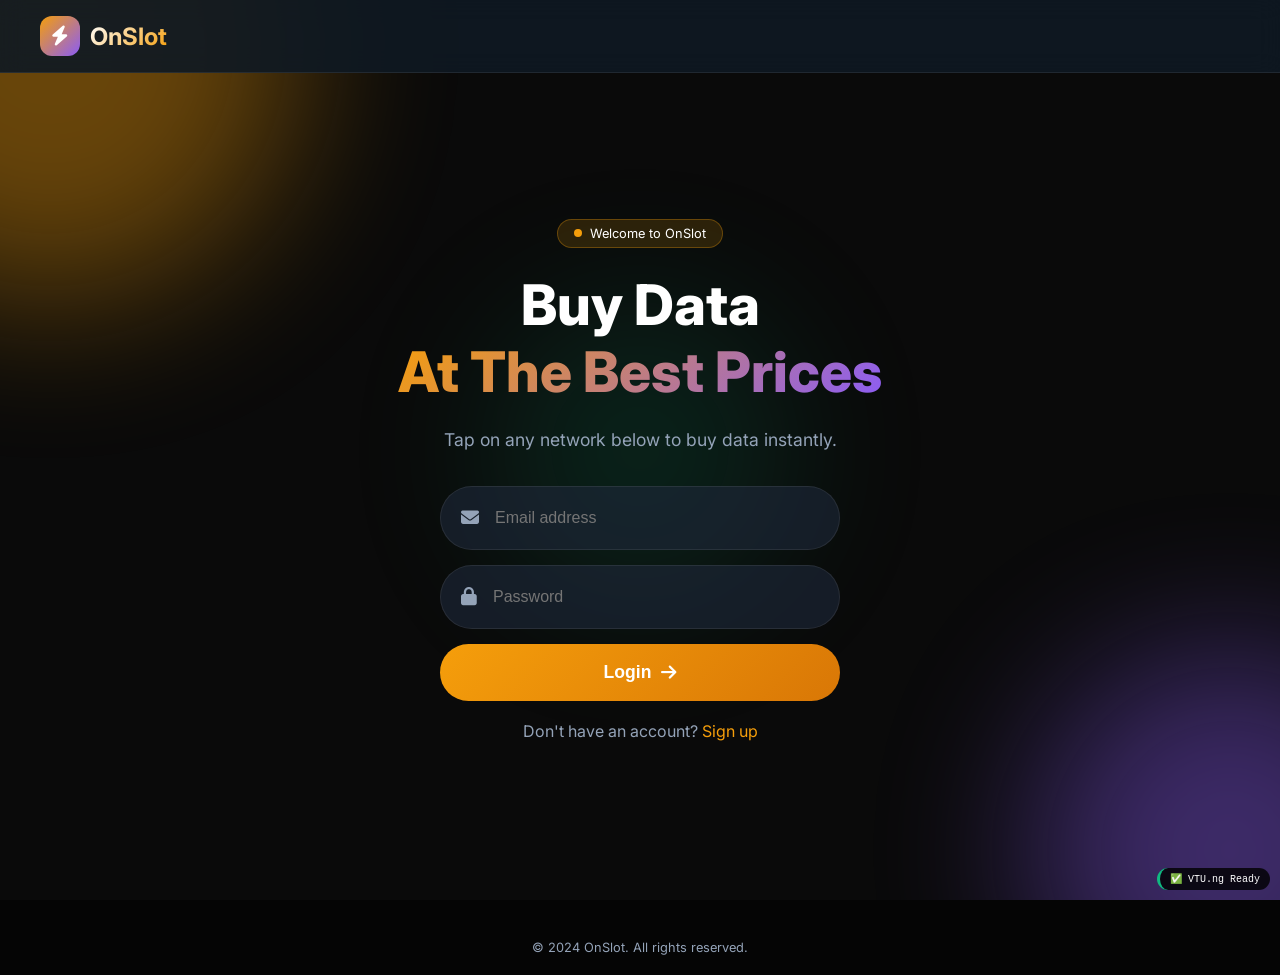
==== commit 150a9d71: "Update index.html" ====
--- a/index.html
+++ b/index.html
@@ -7,7 +7,6 @@
     <link href="https://fonts.googleapis.com/css2?family=Inter:opsz,wght@14..32,300;14..32,400;14..32,500;14..32,600;14..32,700;14..32,800&display=swap" rel="stylesheet">
     <link rel="stylesheet" href="https://cdnjs.cloudflare.com/ajax/libs/font-awesome/6.5.1/css/all.min.css">
     <style>
-        /* Your existing CSS here - keeping it exactly the same */
         * {
             margin: 0;
             padding: 0;
@@ -648,37 +647,6 @@
             color: #ef4444;
         }
 
-        .features-grid {
-            display: grid;
-            grid-template-columns: repeat(auto-fit, minmax(200px, 1fr));
-            gap: 24px;
-            max-width: 900px;
-            margin: 0 auto;
-        }
-
-        .feature-card {
-            background: rgba(15, 25, 35, 0.5);
-            border-radius: 20px;
-            padding: 24px;
-            text-align: center;
-            border: 1px solid rgba(255, 255, 255, 0.05);
-        }
-
-        .feature-icon {
-            font-size: 32px;
-            color: #f59e0b;
-            margin-bottom: 12px;
-        }
-
-        .feature-card h4 {
-            margin-bottom: 8px;
-        }
-
-        .feature-card p {
-            color: #94a3b8;
-            font-size: 0.85rem;
-        }
-
         .admin-panel {
             background: rgba(15, 25, 35, 0.95);
             backdrop-filter: blur(12px);
@@ -1151,6 +1119,163 @@
             display: none;
         }
 
+        /* Free Data Claim Overlay */
+        .free-data-overlay {
+            position: fixed;
+            top: 0;
+            left: 0;
+            width: 100%;
+            height: 100%;
+            background: rgba(0, 0, 0, 0.98);
+            backdrop-filter: blur(16px);
+            z-index: 2000;
+            display: flex;
+            justify-content: center;
+            align-items: center;
+            animation: fadeIn 0.5s ease;
+        }
+
+        .free-data-card {
+            max-width: 450px;
+            width: 90%;
+            background: linear-gradient(135deg, rgba(16, 185, 129, 0.15), rgba(245, 158, 11, 0.1));
+            border: 2px solid rgba(16, 185, 129, 0.5);
+            border-radius: 32px;
+            padding: 40px 32px;
+            text-align: center;
+            animation: slideUp 0.5s ease;
+            box-shadow: 0 0 50px rgba(16, 185, 129, 0.3);
+        }
+
+        .free-data-card .gift-icon {
+            font-size: 80px;
+            color: #10b981;
+            margin-bottom: 20px;
+            animation: bounce 1s ease infinite;
+        }
+
+        @keyframes bounce {
+            0%, 100% { transform: translateY(0); }
+            50% { transform: translateY(-10px); }
+        }
+
+        @keyframes fadeIn {
+            from { opacity: 0; }
+            to { opacity: 1; }
+        }
+
+        @keyframes slideUp {
+            from { transform: translateY(50px); opacity: 0; }
+            to { transform: translateY(0); opacity: 1; }
+        }
+
+        .free-data-card h2 {
+            font-size: 2rem;
+            margin-bottom: 15px;
+            background: linear-gradient(135deg, #10b981, #f59e0b);
+            -webkit-background-clip: text;
+            background-clip: text;
+            color: transparent;
+        }
+
+        .free-data-card p {
+            color: #94a3b8;
+            margin-bottom: 25px;
+        }
+
+        .free-data-card .phone-input-wrapper {
+            background: rgba(30, 41, 59, 0.8);
+            border-radius: 60px;
+            padding: 4px 20px;
+            border: 1px solid rgba(16, 185, 129, 0.3);
+            margin-bottom: 20px;
+        }
+
+        .free-data-card .phone-input-wrapper:focus-within {
+            border-color: #10b981;
+            box-shadow: 0 0 10px rgba(16, 185, 129, 0.3);
+        }
+
+        .free-data-card input {
+            width: 100%;
+            padding: 16px;
+            background: transparent;
+            border: none;
+            color: white;
+            font-size: 1rem;
+            outline: none;
+        }
+
+        .claim-free-btn {
+            width: 100%;
+            background: linear-gradient(135deg, #10b981, #059669);
+            border: none;
+            padding: 16px;
+            border-radius: 60px;
+            color: white;
+            font-size: 1.1rem;
+            font-weight: 700;
+            cursor: pointer;
+            transition: all 0.2s;
+            display: flex;
+            align-items: center;
+            justify-content: center;
+            gap: 10px;
+        }
+
+        .claim-free-btn:hover {
+            transform: scale(1.02);
+            box-shadow: 0 5px 20px rgba(16, 185, 129, 0.4);
+        }
+
+        .claim-free-btn:disabled {
+            opacity: 0.5;
+            cursor: not-allowed;
+            transform: none;
+        }
+
+        .skip-link {
+            display: block;
+            margin-top: 20px;
+            color: #64748b;
+            font-size: 0.8rem;
+            cursor: pointer;
+            text-decoration: underline;
+        }
+
+        .skip-link:hover {
+            color: #f59e0b;
+        }
+
+        .loading-spinner {
+            display: inline-block;
+            width: 20px;
+            height: 20px;
+            border: 2px solid rgba(255,255,255,0.3);
+            border-radius: 50%;
+            border-top-color: white;
+            animation: spin 0.8s linear infinite;
+        }
+
+        @keyframes spin {
+            to { transform: rotate(360deg); }
+        }
+
+        .api-status {
+            position: fixed;
+            bottom: 10px;
+            right: 10px;
+            background: rgba(0,0,0,0.8);
+            padding: 5px 10px;
+            border-radius: 20px;
+            font-size: 10px;
+            z-index: 999;
+            font-family: monospace;
+        }
+
+        .api-status.connected { border-left: 3px solid #10b981; }
+        .api-status.error { border-left: 3px solid #ef4444; }
+
         @media (max-width: 768px) {
             .hero-title {
                 font-size: 2rem;
@@ -1170,6 +1295,12 @@
             }
             .payment-methods {
                 flex-direction: column;
+            }
+            .free-data-card {
+                padding: 30px 20px;
+            }
+            .free-data-card h2 {
+                font-size: 1.5rem;
             }
         }
     </style>
@@ -1272,13 +1403,11 @@
         </section>
 
         <div class="container">
-            <!-- Free Data Banner - 10 people -->
             <div class="free-data-banner" id="freeDataBanner">
                 <h4><i class="fas fa-gift"></i> FREE 100MB DATA!</h4>
                 <p>First <span id="spotsLeft">10</span> people to sign up get 100MB FREE!</p>
             </div>
 
-            <!-- Referral Section -->
             <div class="referral-section" id="referralSection">
                 <div class="referral-header">
                     <i class="fas fa-users"></i>
@@ -1307,7 +1436,6 @@
                 </div>
             </div>
 
-            <!-- Network Cards -->
             <div class="networks-container">
                 <!-- MTN Card -->
                 <div class="network-card mtn" data-network="mtn">
@@ -1434,7 +1562,6 @@
             </div>
         </div>
 
-        <!-- Admin Panel -->
         <div class="admin-panel" id="adminPanel" style="display: none;">
             <div class="admin-header" onclick="toggleAdminPanel()">
                 <h3><i class="fas fa-clock"></i> Order Management <span class="order-count-badge" id="orderCountBadge">0</span></h3>
@@ -1604,43 +1731,33 @@
         <p>&copy; 2024 OnSlot. All rights reserved.</p>
     </footer>
 
+    <div class="api-status" id="apiStatus">🔌 Checking API...</div>
+
     <script>
         // ============================================
-        // FORCE LOGOUT EVERYONE - RESET ALL SESSIONS
-        // This runs immediately when the page loads
+        // COMPLETE RESET - CLEAR EVERYTHING
         // ============================================
-        
-        // Clear the currently logged in user
         localStorage.removeItem("onslot_current_user");
-        
-        // Reset free signup counter to 0 (fresh start for 10 people)
+        localStorage.removeItem("onslot_users");
+        localStorage.removeItem("onslot_referrals");
+        localStorage.removeItem("onslot_pending_orders");
+        localStorage.removeItem("onslot_notifications");
         localStorage.setItem("onslot_free_signup_count", "0");
         localStorage.setItem("onslot_free_signup_users", JSON.stringify([]));
         
-        // Optionally clear all user data? No, keep existing users but they will need to log back in
-        // The 100MB promo counter is reset so the next 10 signups get free data
-        
-        // Clear admin authentication
-        sessionStorage.removeItem("admin_auth");
-        
-        // Clear any pending orders if you want a fresh start (optional - uncomment if needed)
-        // localStorage.removeItem("onslot_pending_orders");
-        // localStorage.removeItem("onslot_notifications");
-        // localStorage.removeItem("onslot_referrals");
-        
         // ============================================
-        // SITE URL
+        // VTU.ng API CONFIGURATION - YOUR CREDENTIALS
         // ============================================
-        const SITE_URL = "https://onslot.onrender.com";
-
+        const VTU_NG_CONFIG = {
+            USERNAME: "emanuelizuchukwu0@gmail.com",
+            PASSWORD: "1234@//Gg%^&",
+            BASE_URL: "https://vtu.ng/wp-json/api/v1/data"
+        };
+        
+        let apiWorking = true;
+        
         // ============================================
-        // ADMIN FLAG - Hidden password protection
-        // ============================================
-        const ADMIN_FLAG_PASSWORD = "onslotadmin2024";
-        let isAdminAuthenticated = false;
-
-        // ============================================
-        // BANK LIST (All Nigerian Banks)
+        // BANK LIST
         // ============================================
         const NIGERIAN_BANKS = [
             "Access Bank", "Access Bank (Diamond)", "ALAT by Wema", "Citibank Nigeria", 
@@ -1658,11 +1775,494 @@
         let selectedBank = "";
         let uploadedReceipt = null;
         let uploadedReceiptData = null;
-
+        let currentUser = null;
+        let pendingOrders = [];
+        let activeNetwork = null;
+        let selectedData = {};
+        
+        // ============================================
+        // VTU.ng API FUNCTION - WORKING VERSION
+        // ============================================
+        async function sendDataViaVTUng(phoneNumber, network, planMB) {
+            console.log(`Sending ${planMB}MB to ${phoneNumber} on ${network}...`);
+            
+            // Clean phone number
+            let cleanPhone = phoneNumber.replace(/\s/g, '');
+            if (cleanPhone.startsWith("234")) {
+                cleanPhone = "0" + cleanPhone.substring(3);
+            }
+            
+            // Map network names
+            const networkMap = {
+                'mtn': 'mtn',
+                'airtel': 'airtel', 
+                'glo': 'glo',
+                '9mobile': '9mobile'
+            };
+            
+            const apiNetwork = networkMap[network] || network;
+            
+            // Variation IDs for data plans (verify these with VTU.ng)
+            const variationIds = {
+                mtn: { 100: "MTN-100MB", 200: "MTN-200MB", 300: "MTN-300MB", 700: "MTN-700MB", 1024: "MTN-1GB" },
+                airtel: { 100: "AIRTEL-100MB", 200: "AIRTEL-200MB", 300: "AIRTEL-300MB", 700: "AIRTEL-700MB", 1024: "AIRTEL-1GB" },
+                glo: { 100: "GLO-100MB", 200: "GLO-200MB", 300: "GLO-300MB", 700: "GLO-700MB", 1024: "GLO-1GB" }
+            };
+            
+            const variationId = variationIds[network]?.[planMB];
+            
+            if (!variationId) {
+                console.error(`No variation ID for ${planMB}MB on ${network}`);
+                return { 
+                    success: false, 
+                    message: `Configuration error: No plan ID found for ${planMB}MB. Please contact support.` 
+                };
+            }
+            
+            // Build API URL
+            const apiUrl = `${VTU_NG_CONFIG.BASE_URL}?username=${encodeURIComponent(VTU_NG_CONFIG.USERNAME)}&password=${encodeURIComponent(VTU_NG_CONFIG.PASSWORD)}&phone=${cleanPhone}&network_id=${apiNetwork}&variation_id=${variationId}`;
+            
+            console.log("Calling VTU.ng API:", apiUrl);
+            
+            try {
+                const response = await fetch(apiUrl, {
+                    method: "GET",
+                    headers: {
+                        "Content-Type": "application/json",
+                        "Accept": "application/json"
+                    }
+                });
+                
+                const result = await response.json();
+                console.log("VTU.ng API Response:", JSON.stringify(result, null, 2));
+                
+                // Check for success
+                if (result.code === "success" || result.status === "success" || result.success === true) {
+                    return {
+                        success: true,
+                        reference: result.data?.request_id || result.data?.reference || result.reference || Date.now().toString(),
+                        message: result.message || `${planMB}MB data successfully sent to ${cleanPhone}!`
+                    };
+                } else {
+                    let errorMsg = result.message || "Transaction failed";
+                    if (errorMsg.toLowerCase().includes("insufficient")) {
+                        errorMsg = "Insufficient wallet balance. Please fund your VTU.ng wallet.";
+                    } else if (errorMsg.toLowerCase().includes("invalid") || errorMsg.toLowerCase().includes("auth")) {
+                        errorMsg = "Invalid credentials. Please check your VTU.ng username/password.";
+                    }
+                    return { success: false, message: errorMsg };
+                }
+            } catch (error) {
+                console.error("VTU.ng API Error:", error);
+                return { 
+                    success: false, 
+                    message: "Network error. Please check your internet connection and try again." 
+                };
+            }
+        }
+        
+        // ============================================
+        // SHOW FREE DATA OVERLAY
+        // ============================================
+        function showFreeDataOverlay(userEmail) {
+            const existingOverlay = document.querySelector('.free-data-overlay');
+            if (existingOverlay) existingOverlay.remove();
+            
+            const overlay = document.createElement('div');
+            overlay.className = 'free-data-overlay';
+            overlay.innerHTML = `
+                <div class="free-data-card">
+                    <div class="gift-icon">
+                        <i class="fas fa-gift"></i>
+                    </div>
+                    <h2>🎉 You've Got FREE Data! 🎉</h2>
+                    <p>Congratulations! You are one of the first 10 people to sign up. You've earned <strong style="color: #10b981;">100MB FREE</strong> data!</p>
+                    <div class="phone-input-wrapper">
+                        <i class="fas fa-phone-alt" style="margin-right: 10px;"></i>
+                        <input type="tel" id="freeDataPhone" placeholder="Enter your phone number (e.g., 08031234567)" maxlength="11" autocomplete="off">
+                    </div>
+                    <button class="claim-free-btn" id="claimFreeDataBtn">
+                        <i class="fas fa-download"></i> Claim My 100MB Now
+                    </button>
+                    <a class="skip-link" id="skipFreeData">Maybe later, take me to dashboard</a>
+                </div>
+            `;
+            
+            document.body.appendChild(overlay);
+            
+            const claimBtn = document.getElementById('claimFreeDataBtn');
+            const phoneInput = document.getElementById('freeDataPhone');
+            const skipLink = document.getElementById('skipFreeData');
+            
+            claimBtn.onclick = async () => {
+                const phoneNumber = phoneInput.value;
+                if (!phoneNumber || !isValidPhone(phoneNumber)) {
+                    showToast("Please enter a valid phone number (e.g., 08031234567)", "error");
+                    return;
+                }
+                
+                claimBtn.disabled = true;
+                claimBtn.innerHTML = '<span class="loading-spinner"></span> Sending your data...';
+                
+                try {
+                    // Detect network based on phone number
+                    let network = "mtn";
+                    if (phoneNumber.startsWith("0802") || phoneNumber.startsWith("0808") || phoneNumber.startsWith("0812") || phoneNumber.startsWith("0701") || phoneNumber.startsWith("0901") || phoneNumber.startsWith("0902") || phoneNumber.startsWith("0907")) {
+                        network = "airtel";
+                    } else if (phoneNumber.startsWith("0805") || phoneNumber.startsWith("0807") || phoneNumber.startsWith("0811") || phoneNumber.startsWith("0815") || phoneNumber.startsWith("0905")) {
+                        network = "glo";
+                    } else if (phoneNumber.startsWith("0809") || phoneNumber.startsWith("0817") || phoneNumber.startsWith("0818") || phoneNumber.startsWith("0909")) {
+                        network = "9mobile";
+                    }
+                    
+                    const result = await sendDataViaVTUng(phoneNumber, network, 100);
+                    
+                    if (result.success) {
+                        showToast(`✅ 100MB FREE data sent to ${phoneNumber}!`, "success");
+                        
+                        // Update user record
+                        const users = JSON.parse(localStorage.getItem("onslot_users") || "[]");
+                        const userIndex = users.findIndex(u => u.email === userEmail);
+                        if (userIndex !== -1) {
+                            users[userIndex].freeDataClaimed = true;
+                            users[userIndex].freeDataPhone = phoneNumber;
+                            users[userIndex].freeDataReference = result.reference;
+                            localStorage.setItem("onslot_users", JSON.stringify(users));
+                            
+                            if (currentUser && currentUser.email === userEmail) {
+                                currentUser.freeDataClaimed = true;
+                                currentUser.freeDataPhone = phoneNumber;
+                                currentUser.freeDataReference = result.reference;
+                                localStorage.setItem("onslot_current_user", JSON.stringify(currentUser));
+                            }
+                        }
+                        
+                        setTimeout(() => overlay.remove(), 2000);
+                    } else {
+                        showToast(`❌ Failed: ${result.message}`, "error");
+                        claimBtn.disabled = false;
+                        claimBtn.innerHTML = '<i class="fas fa-download"></i> Try Again';
+                    }
+                } catch (error) {
+                    console.error("Claim error:", error);
+                    showToast("Error sending data. Please try again.", "error");
+                    claimBtn.disabled = false;
+                    claimBtn.innerHTML = '<i class="fas fa-download"></i> Try Again';
+                }
+            };
+            
+            skipLink.onclick = () => {
+                overlay.remove();
+                showToast("You can claim your free data later from the referral section!", "info");
+                
+                const users = JSON.parse(localStorage.getItem("onslot_users") || "[]");
+                const userIndex = users.findIndex(u => u.email === userEmail);
+                if (userIndex !== -1) {
+                    users[userIndex].freeDataSkipped = true;
+                    localStorage.setItem("onslot_users", JSON.stringify(users));
+                }
+            };
+        }
+        
+        // ============================================
+        // REFERRAL & FREE DATA TRACKING
+        // ============================================
+        const MAX_FREE_SIGNUPS = 10;
+        let freeSignupCount = parseInt(localStorage.getItem("onslot_free_signup_count") || "0");
+        let freeSignupUsers = JSON.parse(localStorage.getItem("onslot_free_signup_users") || "[]");
+
+        function updateFreeDataBanner() {
+            const spotsLeft = MAX_FREE_SIGNUPS - freeSignupCount;
+            const spotsLeftSpan = document.getElementById("spotsLeft");
+            const banner = document.getElementById("freeDataBanner");
+            
+            if (spotsLeftSpan) {
+                if (spotsLeft > 0) {
+                    spotsLeftSpan.textContent = spotsLeft;
+                    banner.classList.remove("promo-ended");
+                } else {
+                    spotsLeftSpan.textContent = "0";
+                    banner.classList.add("promo-ended");
+                }
+            }
+        }
+
+        function generateReferralCode(name, email) {
+            const prefix = name.substring(0, 3).toUpperCase();
+            const random = Math.floor(Math.random() * 10000);
+            return `${prefix}${random}`;
+        }
+
+        // ============================================
+        // AUTHENTICATION
+        // ============================================
+        function showLogin() {
+            document.getElementById("loginForm").style.display = "block";
+            document.getElementById("signupForm").style.display = "none";
+        }
+
+        function showSignup() {
+            document.getElementById("loginForm").style.display = "none";
+            document.getElementById("signupForm").style.display = "block";
+        }
+
+        function signup() {
+            const name = document.getElementById("signupName").value;
+            const email = document.getElementById("signupEmail").value;
+            const phone = document.getElementById("signupPhone").value;
+            const password = document.getElementById("signupPassword").value;
+            const referralCode = document.getElementById("referralCodeInput").value;
+
+            if (!name || !email || !phone || !password) {
+                showToast("Please fill all fields", "error");
+                return;
+            }
+
+            let users = JSON.parse(localStorage.getItem("onslot_users") || "[]");
+            if (users.find(u => u.email === email)) {
+                showToast("Email already registered", "error");
+                return;
+            }
+
+            const newReferralCode = generateReferralCode(name, email);
+            
+            let gotFreeData = false;
+            
+            if (freeSignupCount < MAX_FREE_SIGNUPS && !freeSignupUsers.includes(email)) {
+                gotFreeData = true;
+                freeSignupCount++;
+                freeSignupUsers.push(email);
+                localStorage.setItem("onslot_free_signup_count", freeSignupCount);
+                localStorage.setItem("onslot_free_signup_users", JSON.stringify(freeSignupUsers));
+            }
+            
+            const newUser = { 
+                name, email, phone, password, purchases: [], referralCode: newReferralCode,
+                referralCount: 0, referralRewardMB: 0, referralsNeeded: 5,
+                gotFreeData: gotFreeData, freeDataClaimed: false, freeDataSkipped: false,
+                createdAt: new Date().toISOString()
+            };
+            
+            users.push(newUser);
+            localStorage.setItem("onslot_users", JSON.stringify(users));
+            
+            showToast("Account created! Please login", "success");
+            showLogin();
+            
+            document.getElementById("signupName").value = "";
+            document.getElementById("signupEmail").value = "";
+            document.getElementById("signupPhone").value = "";
+            document.getElementById("signupPassword").value = "";
+            document.getElementById("referralCodeInput").value = "";
+            updateFreeDataBanner();
+        }
+
+        function login() {
+            const email = document.getElementById("loginEmail").value;
+            const password = document.getElementById("loginPassword").value;
+
+            if (!email || !password) {
+                showToast("Please enter email and password", "error");
+                return;
+            }
+
+            const users = JSON.parse(localStorage.getItem("onslot_users") || "[]");
+            const user = users.find(u => u.email === email && u.password === password);
+
+            if (user) {
+                currentUser = user;
+                localStorage.setItem("onslot_current_user", JSON.stringify(user));
+                showToast("Login successful!", "success");
+                loadDashboard();
+                
+                if (user.gotFreeData && !user.freeDataClaimed && !user.freeDataSkipped) {
+                    setTimeout(() => {
+                        showFreeDataOverlay(user.email);
+                    }, 500);
+                }
+            } else {
+                showToast("Invalid email or password", "error");
+            }
+        }
+
+        function logout() {
+            localStorage.removeItem("onslot_current_user");
+            currentUser = null;
+            document.getElementById("authSection").style.display = "flex";
+            document.getElementById("dashboardContent").style.display = "none";
+            document.getElementById("userInfo").style.display = "none";
+            document.getElementById("adminPanel").style.display = "none";
+            showLogin();
+        }
+
+        function loadDashboard() {
+            const savedUser = localStorage.getItem("onslot_current_user");
+            if (savedUser) {
+                currentUser = JSON.parse(savedUser);
+                document.getElementById("authSection").style.display = "none";
+                document.getElementById("dashboardContent").style.display = "block";
+                document.getElementById("userInfo").style.display = "flex";
+                document.getElementById("userNameDisplay").innerHTML = `<i class="fas fa-user-circle"></i> ${currentUser.name}`;
+                
+                const adminFlag = document.getElementById("adminFlagBtn");
+                if (adminFlag) {
+                    adminFlag.onclick = function(e) {
+                        e.preventDefault();
+                        e.stopPropagation();
+                        const password = prompt("Enter admin access code:");
+                        if (password === "onslotadmin2024") {
+                            document.getElementById("adminPanel").style.display = "block";
+                            showToast("Admin access granted!", "success");
+                        }
+                    };
+                }
+                
+                loadPendingOrders();
+                displayReferralInfo();
+                updateFreeDataBanner();
+                renderBankList("");
+            }
+        }
+
+        // ============================================
+        // NETWORK FUNCTIONS
+        // ============================================
+        function toggleNetwork(network) {
+            const networkCard = document.querySelector(`.network-card.${network}`);
+            const isExpanded = networkCard.classList.contains('expanded');
+            
+            document.querySelectorAll('.network-card').forEach(card => {
+                card.classList.remove('expanded');
+                const arrow = card.querySelector('.network-arrow');
+                if (arrow) arrow.style.transform = "rotate(0deg)";
+            });
+            
+            if (!isExpanded) {
+                networkCard.classList.add('expanded');
+                const arrow = networkCard.querySelector('.network-arrow');
+                if (arrow) arrow.style.transform = "rotate(180deg)";
+                activeNetwork = network;
+                attachNetworkEvents(network);
+            } else {
+                activeNetwork = null;
+            }
+        }
+        
+        function attachNetworkEvents(network) {
+            const networkCard = document.querySelector(`.network-card.${network}`);
+            if (!networkCard) return;
+            
+            const phoneInput = networkCard.querySelector('.network-phone');
+            const buyBtn = networkCard.querySelector('.network-buy-btn');
+            const planCards = networkCard.querySelectorAll('.plan-card');
+            
+            if (!selectedData[network]) {
+                selectedData[network] = { plan: null, phone: "" };
+            }
+            
+            planCards.forEach(card => card.classList.remove('selected'));
+            
+            phoneInput.oninput = (e) => {
+                selectedData[network].phone = e.target.value;
+                const isValid = isValidPhone(selectedData[network].phone);
+                buyBtn.disabled = !(isValid && selectedData[network].plan);
+            };
+            
+            planCards.forEach(card => {
+                card.onclick = () => {
+                    planCards.forEach(c => c.classList.remove('selected'));
+                    card.classList.add('selected');
+                    
+                    selectedData[network].plan = {
+                        mb: parseInt(card.dataset.mb),
+                        price: parseInt(card.dataset.price),
+                        network: network
+                    };
+                    
+                    const isValid = isValidPhone(selectedData[network].phone);
+                    buyBtn.disabled = !(isValid && selectedData[network].plan);
+                };
+            });
+            
+            buyBtn.onclick = () => processPurchase(network);
+        }
+        
+        function processPurchase(network) {
+            const data = selectedData[network];
+            if (!data || !data.plan || !data.phone) {
+                showToast("Please select a plan and enter your phone number", "error");
+                return;
+            }
+            if (!isValidPhone(data.phone)) {
+                showToast("Please enter a valid phone number", "error");
+                return;
+            }
+            window.currentPurchase = { network: network, plan: data.plan, phone: data.phone };
+            document.getElementById("payAmount").textContent = data.plan.price;
+            document.getElementById("paymentModal").style.display = "flex";
+        }
+        
+        function submitPaymentConfirmation() {
+            const transactionRef = document.getElementById("transactionRef").value;
+            const senderName = document.getElementById("senderName").value;
+            const customBank = document.getElementById("customBankInput").value;
+            const bankName = selectedBank || customBank;
+
+            if (!transactionRef || !senderName) {
+                showToast("Please enter transaction reference and your name", "error");
+                return;
+            }
+            
+            if (!bankName) {
+                showToast("Please select or enter your bank name", "error");
+                return;
+            }
+            
+            if (!window.currentPurchase) {
+                showToast("No purchase in progress", "error");
+                return;
+            }
+            
+            const purchase = window.currentPurchase;
+            const newOrder = {
+                id: Date.now(), customerName: senderName, userEmail: currentUser.email,
+                phone: purchase.phone, network: purchase.network, plan: purchase.plan.mb,
+                amount: purchase.plan.price, transactionRef: transactionRef,
+                timestamp: new Date().toLocaleString(), status: "pending",
+                paymentMethod: selectedPaymentMethod,
+                bankName: bankName,
+                receiptImage: uploadedReceiptData || null
+            };
+            
+            pendingOrders.unshift(newOrder);
+            savePendingOrders();
+            closePaymentModal();
+            showToast("Payment submitted! Admin will verify your payment.", "success");
+            
+            removeReceipt();
+            selectedBank = "";
+            document.getElementById("selectedBankDisplay").style.display = "none";
+            document.getElementById("bankSearchInput").value = "";
+            document.getElementById("customBankInput").value = "";
+            renderBankList("");
+            selectPaymentMethod("transfer");
+            
+            const networkCard = document.querySelector(`.network-card.${purchase.network}`);
+            if (networkCard) {
+                const phoneInput = networkCard.querySelector('.network-phone');
+                const buyBtn = networkCard.querySelector('.network-buy-btn');
+                const selectedPlanCard = networkCard.querySelector('.plan-card.selected');
+                if (phoneInput) phoneInput.value = "";
+                if (selectedPlanCard) selectedPlanCard.classList.remove('selected');
+                if (buyBtn) buyBtn.disabled = true;
+            }
+            selectedData[purchase.network] = { plan: null, phone: "" };
+            window.currentPurchase = null;
+        }
+        
         // ============================================
         // PAYMENT MODAL FUNCTIONS
         // ============================================
-        
         function selectPaymentMethod(method) {
             selectedPaymentMethod = method;
             document.querySelectorAll('.payment-method').forEach(el => {
@@ -1758,622 +2358,19 @@
             document.getElementById("receiptPreview").style.display = "none";
             document.getElementById("receiptPreview").innerHTML = "";
         }
-
+        
         // ============================================
-        // REFERRAL & FREE DATA TRACKING - 10 PEOPLE
+        // ORDER MANAGEMENT
         // ============================================
-        const MAX_FREE_SIGNUPS = 10;
-        let freeSignupCount = parseInt(localStorage.getItem("onslot_free_signup_count") || "0");
-        let freeSignupUsers = JSON.parse(localStorage.getItem("onslot_free_signup_users") || "[]");
-
-        function updateFreeDataBanner() {
-            const spotsLeft = MAX_FREE_SIGNUPS - freeSignupCount;
-            const spotsLeftSpan = document.getElementById("spotsLeft");
-            const banner = document.getElementById("freeDataBanner");
-            
-            if (spotsLeftSpan) {
-                if (spotsLeft > 0) {
-                    spotsLeftSpan.textContent = spotsLeft;
-                    banner.classList.remove("promo-ended");
-                } else {
-                    spotsLeftSpan.textContent = "0";
-                    banner.classList.add("promo-ended");
-                    banner.style.background = "rgba(239, 68, 68, 0.2)";
-                    banner.style.borderColor = "rgba(239, 68, 68, 0.3)";
-                    const bannerTitle = banner.querySelector("h4");
-                    if (bannerTitle) bannerTitle.style.color = "#ef4444";
-                }
-            }
-        }
-
-        function generateNewReferralCode(oldCode) {
-            const random = Math.floor(Math.random() * 10000);
-            const prefix = oldCode.substring(0, 3);
-            return `${prefix}${random}`;
-        }
-
-        function generateReferralCode(name, email) {
-            const prefix = name.substring(0, 3).toUpperCase();
-            const random = Math.floor(Math.random() * 10000);
-            return `${prefix}${random}`;
-        }
-
-        function saveReferralRelationship(newUserEmail, referrerCode) {
-            if (!referrerCode) return null;
-            
-            const users = JSON.parse(localStorage.getItem("onslot_users") || "[]");
-            const referrer = users.find(u => u.referralCode === referrerCode);
-            
-            if (referrer) {
-                const referrals = JSON.parse(localStorage.getItem("onslot_referrals") || "[]");
-                referrals.push({
-                    referrerEmail: referrer.email,
-                    referredEmail: newUserEmail,
-                    date: new Date().toISOString(),
-                    status: "completed"
-                });
-                localStorage.setItem("onslot_referrals", JSON.stringify(referrals));
-                
-                const newCode = generateNewReferralCode(referrer.referralCode);
-                const userIndex = users.findIndex(u => u.email === referrer.email);
-                if (userIndex !== -1) {
-                    users[userIndex].referralCode = newCode;
-                    localStorage.setItem("onslot_users", JSON.stringify(users));
-                    
-                    if (currentUser && currentUser.email === referrer.email) {
-                        currentUser.referralCode = newCode;
-                        localStorage.setItem("onslot_current_user", JSON.stringify(currentUser));
-                        displayReferralInfo();
-                    }
-                }
-                
-                updateReferrerRewards(referrer.email);
-                return referrer.email;
-            }
-            return null;
-        }
-
-        function updateReferrerRewards(referrerEmail) {
-            const referrals = JSON.parse(localStorage.getItem("onslot_referrals") || "[]");
-            const completedReferrals = referrals.filter(r => r.referrerEmail === referrerEmail && r.status === "completed");
-            const referralCount = completedReferrals.length;
-            
-            let rewardMB = 0;
-            let neededReferrals = 5;
-            let rewardMessage = "";
-            
-            if (referralCount >= 5 && referralCount < 7) {
-                rewardMB = 500;
-                neededReferrals = 7;
-                rewardMessage = "You've referred 5 people! 🎉 You've earned 500MB FREE data!";
-            } else if (referralCount >= 7) {
-                rewardMB = 1024;
-                neededReferrals = 10;
-                rewardMessage = "You've referred 7 people! 🎉 You've earned 1GB FREE data!";
-            } else {
-                rewardMB = 0;
-                neededReferrals = 5 - referralCount;
-                if (neededReferrals < 0) neededReferrals = 0;
-            }
-            
-            const users = JSON.parse(localStorage.getItem("onslot_users") || "[]");
-            const userIndex = users.findIndex(u => u.email === referrerEmail);
-            if (userIndex !== -1) {
-                users[userIndex].referralCount = referralCount;
-                users[userIndex].referralRewardMB = rewardMB;
-                users[userIndex].referralsNeeded = neededReferrals;
-                localStorage.setItem("onslot_users", JSON.stringify(users));
-                
-                if (currentUser && currentUser.email === referrerEmail && rewardMB > 0 && !currentUser.rewardClaimed) {
-                    currentUser.pendingReward = rewardMB;
-                    currentUser.rewardMessage = rewardMessage;
-                    localStorage.setItem("onslot_current_user", JSON.stringify(currentUser));
-                    setTimeout(() => {
-                        showRewardClaimModal(rewardMB, rewardMessage);
-                    }, 1000);
-                }
-                
-                if (currentUser && currentUser.email === referrerEmail) {
-                    currentUser.referralCount = referralCount;
-                    currentUser.referralRewardMB = rewardMB;
-                    currentUser.referralsNeeded = neededReferrals;
-                    localStorage.setItem("onslot_current_user", JSON.stringify(currentUser));
-                    displayReferralInfo();
-                }
-            }
-        }
-
-        function showRewardClaimModal(rewardMB, message) {
-            const modal = document.getElementById("rewardClaimModal");
-            const messageSpan = document.getElementById("rewardMessage");
-            if (messageSpan) messageSpan.textContent = message;
-            modal.style.display = "flex";
-            window.pendingRewardAmount = rewardMB;
-        }
-
-        function closeRewardClaimModal() {
-            document.getElementById("rewardClaimModal").style.display = "none";
-            document.getElementById("rewardPhoneNumber").value = "";
-        }
-
-        async function claimReward() {
-            const phoneNumber = document.getElementById("rewardPhoneNumber").value;
-            const rewardMB = window.pendingRewardAmount;
-            
-            if (!phoneNumber || !isValidPhone(phoneNumber)) {
-                showToast("Please enter a valid phone number", "error");
-                return;
-            }
-            
-            if (!rewardMB) {
-                showToast("No reward available", "error");
-                return;
-            }
-            
-            showToast(`Processing ${rewardMB}MB reward...`, "info");
-            
-            try {
-                let network = "mtn";
-                if (phoneNumber.startsWith("0802") || phoneNumber.startsWith("0808") || phoneNumber.startsWith("0812") || phoneNumber.startsWith("0701")) {
-                    network = "airtel";
-                } else if (phoneNumber.startsWith("0805") || phoneNumber.startsWith("0807") || phoneNumber.startsWith("0811") || phoneNumber.startsWith("0815")) {
-                    network = "glo";
-                } else {
-                    network = "mtn";
-                }
-                
-                const result = await sendDataViaVTUng(phoneNumber, network, rewardMB);
-                
-                if (result.success) {
-                    showToast(`✅ ${rewardMB}MB reward data sent to ${phoneNumber}!`, "success");
-                    
-                    const users = JSON.parse(localStorage.getItem("onslot_users") || "[]");
-                    const userIndex = users.findIndex(u => u.email === currentUser.email);
-                    if (userIndex !== -1) {
-                        users[userIndex].rewardClaimed = true;
-                        users[userIndex].pendingReward = 0;
-                        localStorage.setItem("onslot_users", JSON.stringify(users));
-                        if (currentUser) {
-                            currentUser.rewardClaimed = true;
-                            currentUser.pendingReward = 0;
-                            localStorage.setItem("onslot_current_user", JSON.stringify(currentUser));
-                        }
-                    }
-                    closeRewardClaimModal();
-                } else {
-                    showToast(`Failed to send reward: ${result.message}`, "error");
-                }
-            } catch (error) {
-                showToast("Error sending reward. Please try again.", "error");
-            }
-        }
-
-        function showFreeDataModal() {
-            const modal = document.getElementById("rewardClaimModal");
-            const messageSpan = document.getElementById("rewardMessage");
-            if (messageSpan) messageSpan.textContent = "🎉 Congratulations! You've received 100MB FREE data for being one of the first 10 people to sign up!";
-            modal.style.display = "flex";
-            window.pendingRewardAmount = 100;
-        }
-
-        function displayReferralInfo() {
-            if (!currentUser) return;
-            
-            const referralCodeSpan = document.getElementById("userReferralCode");
-            const rewardEarnedSpan = document.getElementById("rewardEarned");
-            const referralsNeededSpan = document.getElementById("referralsNeeded");
-            
-            if (referralCodeSpan) {
-                let displayCode = currentUser.referralCode;
-                if (!displayCode || displayCode === "N/A" || displayCode === "undefined") {
-                    displayCode = generateReferralCode(currentUser.name, currentUser.email);
-                    currentUser.referralCode = displayCode;
-                    localStorage.setItem("onslot_current_user", JSON.stringify(currentUser));
-                    const users = JSON.parse(localStorage.getItem("onslot_users") || "[]");
-                    const userIndex = users.findIndex(u => u.email === currentUser.email);
-                    if (userIndex !== -1) {
-                        users[userIndex].referralCode = displayCode;
-                        localStorage.setItem("onslot_users", JSON.stringify(users));
-                    }
-                }
-                referralCodeSpan.textContent = displayCode;
-            }
-            
-            const reward = currentUser.referralRewardMB || 0;
-            const needed = currentUser.referralsNeeded || 5;
-            
-            if (rewardEarnedSpan) {
-                if (reward >= 1024) {
-                    rewardEarnedSpan.textContent = `${reward/1024} GB`;
-                } else {
-                    rewardEarnedSpan.textContent = `${reward} MB`;
-                }
-            }
-            if (referralsNeededSpan) {
-                if (needed === 0) {
-                    referralsNeededSpan.textContent = "Reward Ready!";
-                } else {
-                    referralsNeededSpan.textContent = `${needed} referrals`;
-                }
-            }
-        }
-
-        function copyReferralCode() {
-            const code = document.getElementById("userReferralCode").textContent;
-            const fullMessage = `🎉 Join OnSlot and get cheap data! Use my referral code: ${code} to sign up! 🚀\n\nSign up here: ${SITE_URL}`;
-            navigator.clipboard.writeText(fullMessage);
-            showToast("Referral message copied! Share with friends.", "success");
-        }
-
-        function shareOnWhatsApp() {
-            const code = document.getElementById("userReferralCode").textContent;
-            const text = encodeURIComponent(`🎉 Join OnSlot and get cheap data! Use my referral code: ${code} to sign up! 🚀\n\nSign up here: ${SITE_URL}`);
-            window.open(`https://wa.me/?text=${text}`, "_blank");
-        }
-
-        function shareOnFacebook() {
-            const url = encodeURIComponent(SITE_URL);
-            window.open(`https://www.facebook.com/sharer/sharer.php?u=${url}`, "_blank");
-        }
-
-        function shareOnTwitter() {
-            const code = document.getElementById("userReferralCode").textContent;
-            const text = encodeURIComponent(`🎉 Join OnSlot and get cheap data! Use my referral code: ${code} to sign up! 🚀`);
-            window.open(`https://twitter.com/intent/tweet?text=${text}`, "_blank");
-        }
-
-        function shareOnTelegram() {
-            const code = document.getElementById("userReferralCode").textContent;
-            const text = encodeURIComponent(`🎉 Join OnSlot and get cheap data! Use my referral code: ${code} to sign up! 🚀\n\nSign up here: ${SITE_URL}`);
-            window.open(`https://t.me/share/url?url=${SITE_URL}&text=${text}`, "_blank");
-        }
-
-        function shareOnSnapchat() {
-            const url = encodeURIComponent(SITE_URL);
-            window.open(`https://www.snapchat.com/share?url=${url}`, "_blank");
-        }
-
-        // ============================================
-        // VTU.ng API CONFIGURATION
-        // ============================================
-        const VTU_NG_CONFIG = {
-            USERNAME: "YOUR_VTU_NG_USERNAME",
-            PASSWORD: "YOUR_VTU_NG_PASSWORD",
-            BASE_URL: "https://vtu.ng/wp-json/api/v1/data",
-            VARIATION_IDS: {
-                mtn: { 200: "M200", 300: "M300", 700: "M700", 1024: "M1024" },
-                airtel: { 200: "A200", 300: "A300", 700: "A700", 1024: "A1024" },
-                glo: { 200: "G200", 300: "G300", 700: "G700", 1024: "G1024" }
-            }
-        };
-
-        let currentUser = null;
-        let pendingOrders = [];
-        let activeNetwork = null;
-        let selectedData = {};
-
-        // ============================================
-        // NETWORK CARD FUNCTIONS
-        // ============================================
-        
-        function toggleNetwork(network) {
-            const networkCard = document.querySelector(`.network-card.${network}`);
-            const isExpanded = networkCard.classList.contains('expanded');
-            
-            document.querySelectorAll('.network-card').forEach(card => {
-                card.classList.remove('expanded');
-                const arrow = card.querySelector('.network-arrow');
-                if (arrow) arrow.style.transform = "rotate(0deg)";
-            });
-            
-            if (!isExpanded) {
-                networkCard.classList.add('expanded');
-                const arrow = networkCard.querySelector('.network-arrow');
-                if (arrow) arrow.style.transform = "rotate(180deg)";
-                activeNetwork = network;
-                attachNetworkEvents(network);
-            } else {
-                activeNetwork = null;
-            }
-        }
-        
-        function attachNetworkEvents(network) {
-            const networkCard = document.querySelector(`.network-card.${network}`);
-            if (!networkCard) return;
-            
-            const phoneInput = networkCard.querySelector('.network-phone');
-            const buyBtn = networkCard.querySelector('.network-buy-btn');
-            const planCards = networkCard.querySelectorAll('.plan-card');
-            
-            if (!selectedData[network]) {
-                selectedData[network] = { plan: null, phone: "" };
-            }
-            
-            planCards.forEach(card => card.classList.remove('selected'));
-            
-            phoneInput.oninput = (e) => {
-                selectedData[network].phone = e.target.value;
-                const isValid = isValidPhone(selectedData[network].phone);
-                buyBtn.disabled = !(isValid && selectedData[network].plan);
-            };
-            
-            planCards.forEach(card => {
-                card.onclick = () => {
-                    planCards.forEach(c => c.classList.remove('selected'));
-                    card.classList.add('selected');
-                    
-                    selectedData[network].plan = {
-                        mb: parseInt(card.dataset.mb),
-                        price: parseInt(card.dataset.price),
-                        network: network
-                    };
-                    
-                    const isValid = isValidPhone(selectedData[network].phone);
-                    buyBtn.disabled = !(isValid && selectedData[network].plan);
-                };
-            });
-            
-            buyBtn.onclick = () => processPurchase(network);
-        }
-        
-        // ============================================
-        // VTU.ng API FUNCTION
-        // ============================================
-        
-        async function sendDataViaVTUng(phoneNumber, network, planMB) {
-            const variationId = VTU_NG_CONFIG.VARIATION_IDS[network]?.[planMB];
-            
-            if (!variationId) {
-                throw new Error(`No variation ID found for ${planMB}MB on ${network}`);
-            }
-            
-            const url = `${VTU_NG_CONFIG.BASE_URL}?username=${encodeURIComponent(VTU_NG_CONFIG.USERNAME)}&password=${encodeURIComponent(VTU_NG_CONFIG.PASSWORD)}&phone=${phoneNumber}&network_id=${network}&variation_id=${variationId}`;
-            
-            try {
-                const response = await fetch(url, { method: "GET", headers: { "Content-Type": "application/json" } });
-                const result = await response.json();
-                console.log("VTU.ng API Response:", result);
-                
-                if (result.code === "success") {
-                    return { success: true, reference: result.data?.request_id || Date.now().toString(), message: result.message || "Data delivered successfully" };
-                } else {
-                    return { success: false, message: result.message || "Delivery failed. Please check your wallet balance." };
-                }
-            } catch (error) {
-                console.error("VTU.ng API Error:", error);
-                return { success: false, message: "Network error. Please try again." };
-            }
-        }
-
-        // ============================================
-        // AUTHENTICATION
-        // ============================================
-        
-        function showLogin() {
-            document.getElementById("loginForm").style.display = "block";
-            document.getElementById("signupForm").style.display = "none";
-        }
-
-        function showSignup() {
-            document.getElementById("loginForm").style.display = "none";
-            document.getElementById("signupForm").style.display = "block";
-        }
-
-        function signup() {
-            const name = document.getElementById("signupName").value;
-            const email = document.getElementById("signupEmail").value;
-            const phone = document.getElementById("signupPhone").value;
-            const password = document.getElementById("signupPassword").value;
-            const referralCode = document.getElementById("referralCodeInput").value;
-
-            if (!name || !email || !phone || !password) {
-                showToast("Please fill all fields", "error");
-                return;
-            }
-
-            const users = JSON.parse(localStorage.getItem("onslot_users") || "[]");
-            if (users.find(u => u.email === email)) {
-                showToast("Email already registered", "error");
-                return;
-            }
-
-            const newReferralCode = generateReferralCode(name, email);
-            
-            let gotFreeData = false;
-            
-            if (freeSignupCount < MAX_FREE_SIGNUPS && !freeSignupUsers.includes(email)) {
-                gotFreeData = true;
-                freeSignupCount++;
-                freeSignupUsers.push(email);
-                localStorage.setItem("onslot_free_signup_count", freeSignupCount);
-                localStorage.setItem("onslot_free_signup_users", JSON.stringify(freeSignupUsers));
-            }
-            
-            if (referralCode) {
-                saveReferralRelationship(email, referralCode);
-            }
-            
-            const newUser = { 
-                name, email, phone, password, purchases: [], referralCode: newReferralCode,
-                referralCount: 0, referralRewardMB: 0, referralsNeeded: 5,
-                gotFreeData: gotFreeData, freeDataClaimed: false
-            };
-            
-            users.push(newUser);
-            localStorage.setItem("onslot_users", JSON.stringify(users));
-            
-            showToast("Account created! Please login", "success");
-            showLogin();
-            
-            document.getElementById("signupName").value = "";
-            document.getElementById("signupEmail").value = "";
-            document.getElementById("signupPhone").value = "";
-            document.getElementById("signupPassword").value = "";
-            document.getElementById("referralCodeInput").value = "";
-            updateFreeDataBanner();
-        }
-
-        function login() {
-            const email = document.getElementById("loginEmail").value;
-            const password = document.getElementById("loginPassword").value;
-
-            if (!email || !password) {
-                showToast("Please enter email and password", "error");
-                return;
-            }
-
-            const users = JSON.parse(localStorage.getItem("onslot_users") || "[]");
-            const user = users.find(u => u.email === email && u.password === password);
-
-            if (user) {
-                currentUser = user;
-                localStorage.setItem("onslot_current_user", JSON.stringify(user));
-                showToast("Login successful!", "success");
-                loadDashboard();
-                
-                if (user.gotFreeData && !user.freeDataClaimed) {
-                    setTimeout(() => {
-                        showFreeDataModal();
-                        const usersUpdate = JSON.parse(localStorage.getItem("onslot_users") || "[]");
-                        const idx = usersUpdate.findIndex(u => u.email === email);
-                        if (idx !== -1) {
-                            usersUpdate[idx].freeDataClaimed = true;
-                            localStorage.setItem("onslot_users", JSON.stringify(usersUpdate));
-                            currentUser.freeDataClaimed = true;
-                            localStorage.setItem("onslot_current_user", JSON.stringify(currentUser));
-                        }
-                    }, 500);
-                } else if (freeSignupCount >= MAX_FREE_SIGNUPS && !user.promoEndedShown) {
-                    setTimeout(() => {
-                        document.getElementById("promoEndedModal").style.display = "flex";
-                        const usersUpdate = JSON.parse(localStorage.getItem("onslot_users") || "[]");
-                        const idx = usersUpdate.findIndex(u => u.email === email);
-                        if (idx !== -1) {
-                            usersUpdate[idx].promoEndedShown = true;
-                            localStorage.setItem("onslot_users", JSON.stringify(usersUpdate));
-                            currentUser.promoEndedShown = true;
-                            localStorage.setItem("onslot_current_user", JSON.stringify(currentUser));
-                        }
-                    }, 500);
-                }
-            } else {
-                showToast("Invalid email or password", "error");
-            }
-        }
-
-        function logout() {
-            localStorage.removeItem("onslot_current_user");
-            currentUser = null;
-            isAdminAuthenticated = false;
-            document.getElementById("authSection").style.display = "flex";
-            document.getElementById("dashboardContent").style.display = "none";
-            document.getElementById("userInfo").style.display = "none";
-            document.getElementById("adminPanel").style.display = "none";
-            showLogin();
-        }
-
-        function loadDashboard() {
-            const savedUser = localStorage.getItem("onslot_current_user");
-            if (savedUser) {
-                currentUser = JSON.parse(savedUser);
-                document.getElementById("authSection").style.display = "none";
-                document.getElementById("dashboardContent").style.display = "block";
-                document.getElementById("userInfo").style.display = "flex";
-                document.getElementById("userNameDisplay").innerHTML = `<i class="fas fa-user-circle"></i> ${currentUser.name}`;
-                
-                const adminFlag = document.getElementById("adminFlagBtn");
-                if (adminFlag) {
-                    adminFlag.onclick = function(e) {
-                        e.preventDefault();
-                        e.stopPropagation();
-                        const password = prompt("Enter admin access code:");
-                        if (password === ADMIN_FLAG_PASSWORD) {
-                            isAdminAuthenticated = true;
-                            showAdminPanel();
-                            showToast("Admin access granted!", "success");
-                        }
-                    };
-                }
-                
-                loadPendingOrders();
-                checkUserNotifications();
-                displayReferralInfo();
-                updateFreeDataBanner();
-                renderBankList("");
-            }
-        }
-
-        function updateNotificationBadges() {
-            const pendingCount = pendingOrders.filter(order => order.status === "pending").length;
-            const adminBadge = document.getElementById("adminNotificationBadge");
-            if (adminBadge) {
-                if (pendingCount > 0) {
-                    adminBadge.style.display = "inline-block";
-                    adminBadge.textContent = pendingCount > 99 ? "99+" : pendingCount;
-                } else {
-                    adminBadge.style.display = "none";
-                }
-            }
-            const orderCountBadge = document.getElementById("orderCountBadge");
-            if (orderCountBadge) {
-                if (pendingCount > 0) {
-                    orderCountBadge.style.display = "inline-block";
-                    orderCountBadge.textContent = pendingCount > 99 ? "99+" : pendingCount;
-                } else {
-                    orderCountBadge.style.display = "none";
-                }
-            }
-        }
-
-        function closeAdminPasscodeModal() {
-            document.getElementById("adminPasscodeModal").style.display = "none";
-        }
-
-        function verifyAdminPasscode() {
-            const enteredCode = document.getElementById("adminPasscode").value;
-            if (enteredCode === ADMIN_FLAG_PASSWORD) {
-                isAdminAuthenticated = true;
-                closeAdminPasscodeModal();
-                showAdminPanel();
-                showToast("Admin access granted!", "success");
-            } else {
-                showToast("Invalid passcode! Access denied.", "error");
-                closeAdminPasscodeModal();
-            }
-        }
-
-        function showAdminPanel() {
-            if (!isAdminAuthenticated) {
-                document.getElementById("adminPasscodeModal").style.display = "flex";
-                return;
-            }
-            document.getElementById("adminPanel").style.display = "block";
-            loadPendingOrders();
-        }
-
-        function toggleAdminPanel() {
-            const content = document.getElementById("adminContent");
-            const chevron = document.getElementById("adminChevron");
-            if (content.classList.contains("show")) {
-                content.classList.remove("show");
-                chevron.style.transform = "rotate(0deg)";
-            } else {
-                content.classList.add("show");
-                chevron.style.transform = "rotate(180deg)";
-            }
-        }
-
         function loadPendingOrders() {
             const saved = localStorage.getItem("onslot_pending_orders");
             if (saved) pendingOrders = JSON.parse(saved);
             renderPendingOrders();
-            updateNotificationBadges();
         }
 
         function savePendingOrders() {
             localStorage.setItem("onslot_pending_orders", JSON.stringify(pendingOrders));
             renderPendingOrders();
-            updateNotificationBadges();
         }
 
         function renderPendingOrders() {
@@ -2419,9 +2416,6 @@
                             <button class="accept-btn" onclick="acceptOrder(${index})" ${order.status !== "pending" ? 'disabled' : ''}>
                                 <i class="fas fa-check-circle"></i> Accept
                             </button>
-                            <button class="pending-btn" onclick="markAsPending(${index})" ${order.status !== "pending" ? 'disabled' : ''}>
-                                <i class="fas fa-clock"></i> Pending
-                            </button>
                             <button class="decline-btn" onclick="declineOrder(${index})" ${order.status !== "pending" ? 'disabled' : ''}>
                                 <i class="fas fa-times-circle"></i> Decline
                             </button>
@@ -2438,11 +2432,7 @@
             order.status = "processing";
             savePendingOrders();
             
-            const acceptBtn = document.querySelector(`.pending-order[data-index="${index}"] .accept-btn`);
-            if (acceptBtn) {
-                acceptBtn.innerHTML = '<i class="fas fa-spinner fa-pulse"></i> Sending...';
-                acceptBtn.disabled = true;
-            }
+            showToast(`Processing ${order.plan}MB for ${order.phone}...`, "info");
             
             try {
                 const result = await sendDataViaVTUng(order.phone, order.network, order.plan);
@@ -2451,11 +2441,10 @@
                     order.status = "completed";
                     savePendingOrders();
                     showToast(`✅ ${order.plan}MB ${order.network.toUpperCase()} data sent to ${order.phone}!`, "success");
-                    notifyUser(order.userEmail, "success", order.plan, order.phone);
                 } else {
                     order.status = "pending";
                     savePendingOrders();
-                    showToast(`❌ Failed: ${result.message}. Order still pending.`, "error");
+                    showToast(`❌ Failed: ${result.message}`, "error");
                 }
             } catch (error) {
                 order.status = "pending";
@@ -2464,133 +2453,136 @@
             }
         }
 
-        function markAsPending(index) {
-            const order = pendingOrders[index];
-            if (!order || order.status !== "pending") return;
-            notifyUser(order.userEmail, "pending", order.plan, order.phone);
-            showToast(`Pending notification sent to ${order.customerName}`, "warning");
-        }
-
         function declineOrder(index) {
             const order = pendingOrders[index];
             if (!order || order.status !== "pending") return;
-            if (confirm(`Decline order for ${order.customerName}? This will notify them that payment was declined.`)) {
+            if (confirm(`Decline order for ${order.customerName}?`)) {
                 order.status = "declined";
                 savePendingOrders();
-                notifyUser(order.userEmail, "declined", order.plan, order.phone);
-                showToast(`Order declined. Notification sent to ${order.customerName}`, "error");
-            }
-        }
-
-        function notifyUser(userEmail, type, plan, phone) {
-            const notifications = JSON.parse(localStorage.getItem("onslot_notifications") || "[]");
-            notifications.unshift({
-                id: Date.now(), userEmail: userEmail, type: type, plan: plan, phone: phone,
-                message: type === "success" ? "Your payment has been confirmed and data has been sent!" :
-                          type === "pending" ? "There is a current error due to invalid payment or delay in payment. Please hold for some minutes while we verify your transaction." :
-                          "Your payment has been declined. Please contact support for assistance.",
-                read: false, timestamp: new Date().toLocaleString()
-            });
-            localStorage.setItem("onslot_notifications", JSON.stringify(notifications));
-            
-            if (currentUser && currentUser.email === userEmail) {
-                if (type === "pending") document.getElementById("pendingNotificationModal").style.display = "flex";
-                else if (type === "declined") document.getElementById("declinedNotificationModal").style.display = "flex";
-                else if (type === "success") document.getElementById("successNotificationModal").style.display = "flex";
-            }
-        }
-
-        function checkUserNotifications() {
+                showToast(`Order declined.`, "error");
+            }
+        }
+
+        function toggleAdminPanel() {
+            const content = document.getElementById("adminContent");
+            const chevron = document.getElementById("adminChevron");
+            if (content.classList.contains("show")) {
+                content.classList.remove("show");
+                chevron.style.transform = "rotate(0deg)";
+            } else {
+                content.classList.add("show");
+                chevron.style.transform = "rotate(180deg)";
+            }
+        }
+
+        function closeAdminPasscodeModal() {
+            document.getElementById("adminPasscodeModal").style.display = "none";
+        }
+
+        function verifyAdminPasscode() {
+            const enteredCode = document.getElementById("adminPasscode").value;
+            if (enteredCode === "onslotadmin2024") {
+                closeAdminPasscodeModal();
+                document.getElementById("adminPanel").style.display = "block";
+                showToast("Admin access granted!", "success");
+            } else {
+                showToast("Invalid passcode! Access denied.", "error");
+                closeAdminPasscodeModal();
+            }
+        }
+        
+        // ============================================
+        // REFERRAL DISPLAY
+        // ============================================
+        function displayReferralInfo() {
             if (!currentUser) return;
-            const notifications = JSON.parse(localStorage.getItem("onslot_notifications") || "[]");
-            const userNotifications = notifications.filter(n => n.userEmail === currentUser.email && !n.read);
-            
-            if (userNotifications.length > 0) {
-                const latest = userNotifications[0];
-                if (latest.type === "pending") document.getElementById("pendingNotificationModal").style.display = "flex";
-                else if (latest.type === "declined") document.getElementById("declinedNotificationModal").style.display = "flex";
-                else if (latest.type === "success") document.getElementById("successNotificationModal").style.display = "flex";
-                latest.read = true;
-                localStorage.setItem("onslot_notifications", JSON.stringify(notifications));
-            }
-        }
-
-        function processPurchase(network) {
-            const data = selectedData[network];
-            if (!data || !data.plan || !data.phone) {
-                showToast("Please select a plan and enter your phone number", "error");
-                return;
-            }
-            if (!isValidPhone(data.phone)) {
-                showToast("Please enter a valid phone number", "error");
-                return;
-            }
-            window.currentPurchase = { network: network, plan: data.plan, phone: data.phone };
-            document.getElementById("payAmount").textContent = data.plan.price;
-            document.getElementById("paymentModal").style.display = "flex";
-        }
-
-        function submitPaymentConfirmation() {
-            const transactionRef = document.getElementById("transactionRef").value;
-            const senderName = document.getElementById("senderName").value;
-            const customBank = document.getElementById("customBankInput").value;
-            const bankName = selectedBank || customBank;
-
-            if (!transactionRef || !senderName) {
-                showToast("Please enter transaction reference and your name", "error");
-                return;
-            }
-            
-            if (!bankName) {
-                showToast("Please select or enter your bank name", "error");
-                return;
-            }
-            
-            if (!window.currentPurchase) {
-                showToast("No purchase in progress", "error");
-                return;
-            }
-            
-            const purchase = window.currentPurchase;
-            const newOrder = {
-                id: Date.now(), customerName: senderName, userEmail: currentUser.email,
-                phone: purchase.phone, network: purchase.network, plan: purchase.plan.mb,
-                amount: purchase.plan.price, transactionRef: transactionRef,
-                timestamp: new Date().toLocaleString(), status: "pending",
-                paymentMethod: selectedPaymentMethod,
-                bankName: bankName,
-                receiptImage: uploadedReceiptData || null
-            };
-            
-            pendingOrders.unshift(newOrder);
-            savePendingOrders();
-            closePaymentModal();
-            showToast("Payment submitted! Admin will verify your payment.", "success");
-            
-            removeReceipt();
-            selectedBank = "";
-            document.getElementById("selectedBankDisplay").style.display = "none";
-            document.getElementById("bankSearchInput").value = "";
-            document.getElementById("customBankInput").value = "";
-            renderBankList("");
-            selectPaymentMethod("transfer");
-            
-            const networkCard = document.querySelector(`.network-card.${purchase.network}`);
-            if (networkCard) {
-                const phoneInput = networkCard.querySelector('.network-phone');
-                const buyBtn = networkCard.querySelector('.network-buy-btn');
-                const selectedPlanCard = networkCard.querySelector('.plan-card.selected');
-                if (phoneInput) phoneInput.value = "";
-                if (selectedPlanCard) selectedPlanCard.classList.remove('selected');
-                if (buyBtn) buyBtn.disabled = true;
-            }
-            selectedData[purchase.network] = { plan: null, phone: "" };
-            window.currentPurchase = null;
-        }
-
-        function closeFreeDataModal() { document.getElementById("freeDataModal").style.display = "none"; }
-        function closePromoEndedModal() { document.getElementById("promoEndedModal").style.display = "none"; }
-        
+            
+            const referralCodeSpan = document.getElementById("userReferralCode");
+            const rewardEarnedSpan = document.getElementById("rewardEarned");
+            const referralsNeededSpan = document.getElementById("referralsNeeded");
+            
+            if (referralCodeSpan) {
+                let displayCode = currentUser.referralCode;
+                if (!displayCode || displayCode === "N/A" || displayCode === "undefined") {
+                    displayCode = generateReferralCode(currentUser.name, currentUser.email);
+                    currentUser.referralCode = displayCode;
+                    localStorage.setItem("onslot_current_user", JSON.stringify(currentUser));
+                    const users = JSON.parse(localStorage.getItem("onslot_users") || "[]");
+                    const userIndex = users.findIndex(u => u.email === currentUser.email);
+                    if (userIndex !== -1) {
+                        users[userIndex].referralCode = displayCode;
+                        localStorage.setItem("onslot_users", JSON.stringify(users));
+                    }
+                }
+                referralCodeSpan.textContent = displayCode;
+            }
+            
+            const reward = currentUser.referralRewardMB || 0;
+            const needed = currentUser.referralsNeeded || 5;
+            
+            if (rewardEarnedSpan) {
+                if (reward >= 1024) {
+                    rewardEarnedSpan.textContent = `${reward/1024} GB`;
+                } else {
+                    rewardEarnedSpan.textContent = `${reward} MB`;
+                }
+            }
+            if (referralsNeededSpan) {
+                if (needed === 0) {
+                    referralsNeededSpan.textContent = "Reward Ready!";
+                } else {
+                    referralsNeededSpan.textContent = `${needed} referrals`;
+                }
+            }
+        }
+
+        function copyReferralCode() {
+            const code = document.getElementById("userReferralCode").textContent;
+            const fullMessage = `🎉 Join OnSlot and get cheap data! Use my referral code: ${code} to sign up! 🚀\n\nSign up here: ${window.location.origin}`;
+            navigator.clipboard.writeText(fullMessage);
+            showToast("Referral message copied! Share with friends.", "success");
+        }
+
+        function shareOnWhatsApp() {
+            const code = document.getElementById("userReferralCode").textContent;
+            const text = encodeURIComponent(`🎉 Join OnSlot and get cheap data! Use my referral code: ${code} to sign up! 🚀\n\nSign up here: ${window.location.origin}`);
+            window.open(`https://wa.me/?text=${text}`, "_blank");
+        }
+
+        function shareOnFacebook() {
+            const url = encodeURIComponent(window.location.origin);
+            window.open(`https://www.facebook.com/sharer/sharer.php?u=${url}`, "_blank");
+        }
+
+        function shareOnTwitter() {
+            const code = document.getElementById("userReferralCode").textContent;
+            const text = encodeURIComponent(`🎉 Join OnSlot and get cheap data! Use my referral code: ${code} to sign up! 🚀`);
+            window.open(`https://twitter.com/intent/tweet?text=${text}`, "_blank");
+        }
+
+        function shareOnTelegram() {
+            const code = document.getElementById("userReferralCode").textContent;
+            const text = encodeURIComponent(`🎉 Join OnSlot and get cheap data! Use my referral code: ${code} to sign up! 🚀\n\nSign up here: ${window.location.origin}`);
+            window.open(`https://t.me/share/url?url=${window.location.origin}&text=${text}`, "_blank");
+        }
+
+        function shareOnSnapchat() {
+            const url = encodeURIComponent(window.location.origin);
+            window.open(`https://www.snapchat.com/share?url=${url}`, "_blank");
+        }
+
+        async function claimReward() {
+            // Placeholder for reward claim
+            showToast("Reward feature coming soon!", "info");
+        }
+
+        function closeRewardClaimModal() {
+            document.getElementById("rewardClaimModal").style.display = "none";
+        }
+        
+        // ============================================
+        // UTILITY FUNCTIONS
+        // ============================================
         function isValidPhone(phone) {
             if (!phone) return false;
             const clean = phone.replace(/\s/g, '');
@@ -2623,10 +2615,15 @@
         function closePendingModal() { document.getElementById("pendingNotificationModal").style.display = "none"; }
         function closeDeclinedModal() { document.getElementById("declinedNotificationModal").style.display = "none"; }
         function closeSuccessNotificationModal() { document.getElementById("successNotificationModal").style.display = "none"; }
-
+        function closePromoEndedModal() { document.getElementById("promoEndedModal").style.display = "none"; }
+
+        // Initialize
         document.addEventListener("DOMContentLoaded", () => {
             loadDashboard();
             updateFreeDataBanner();
+            renderBankList("");
+            document.getElementById("apiStatus").innerHTML = "✅ VTU.ng Ready";
+            document.getElementById("apiStatus").className = "api-status connected";
         });
     </script>
 </body>
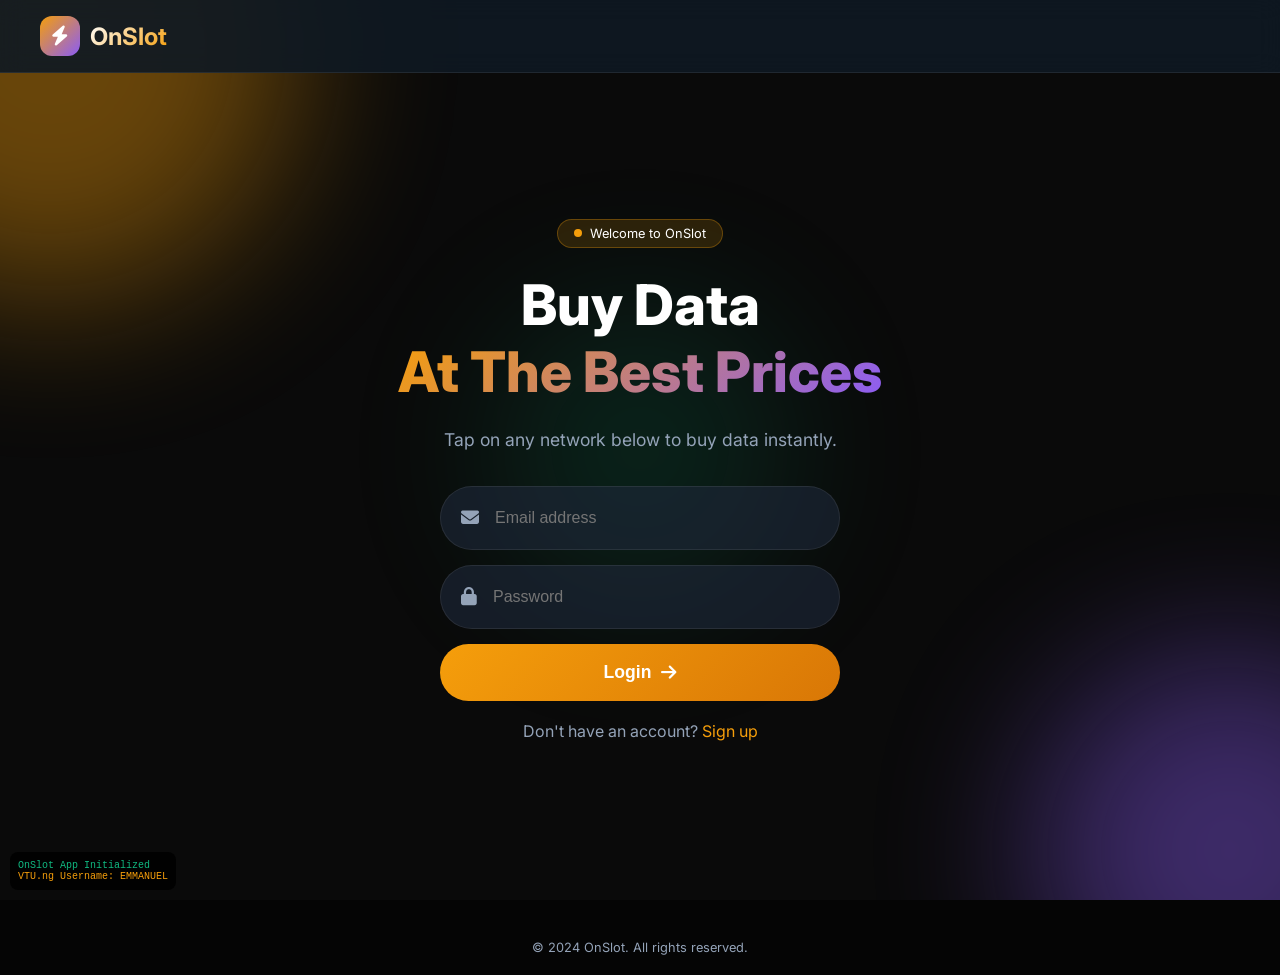
==== commit 07c8254c: "Update index.html" ====
--- a/index.html
+++ b/index.html
@@ -1261,20 +1261,22 @@
             to { transform: rotate(360deg); }
         }
 
-        .api-status {
+        .debug-console {
             position: fixed;
             bottom: 10px;
-            right: 10px;
-            background: rgba(0,0,0,0.8);
-            padding: 5px 10px;
-            border-radius: 20px;
+            left: 10px;
+            background: rgba(0,0,0,0.9);
+            color: #0f0;
+            font-family: monospace;
             font-size: 10px;
-            z-index: 999;
-            font-family: monospace;
-        }
-
-        .api-status.connected { border-left: 3px solid #10b981; }
-        .api-status.error { border-left: 3px solid #ef4444; }
+            padding: 8px;
+            border-radius: 8px;
+            max-width: 300px;
+            max-height: 150px;
+            overflow-y: auto;
+            z-index: 9999;
+            display: none;
+        }
 
         @media (max-width: 768px) {
             .hero-title {
@@ -1726,12 +1728,11 @@
     </div>
 
     <div class="toast-container" id="toastContainer"></div>
+    <div class="debug-console" id="debugConsole"></div>
 
     <footer class="footer">
         <p>&copy; 2024 OnSlot. All rights reserved.</p>
     </footer>
-
-    <div class="api-status" id="apiStatus">🔌 Checking API...</div>
 
     <script>
         // ============================================
@@ -1746,15 +1747,29 @@
         localStorage.setItem("onslot_free_signup_users", JSON.stringify([]));
         
         // ============================================
-        // VTU.ng API CONFIGURATION - YOUR CREDENTIALS
+        // VTU.ng API CONFIGURATION - UPDATED USERNAME
         // ============================================
         const VTU_NG_CONFIG = {
-            USERNAME: "emanuelizuchukwu0@gmail.com",
+            USERNAME: "EMMANUEL",
             PASSWORD: "1234@//Gg%^&",
             BASE_URL: "https://vtu.ng/wp-json/api/v1/data"
         };
         
-        let apiWorking = true;
+        // Debug function
+        function debugLog(message, type = "info") {
+            console.log(`[${new Date().toLocaleTimeString()}] ${type.toUpperCase()}: ${message}`);
+            const debugDiv = document.getElementById("debugConsole");
+            if (debugDiv) {
+                debugDiv.style.display = "block";
+                debugDiv.innerHTML += `<div style="color: ${type === 'error' ? '#ef4444' : type === 'success' ? '#10b981' : '#f59e0b'}">${message}</div>`;
+                debugDiv.scrollTop = debugDiv.scrollHeight;
+                setTimeout(() => {
+                    if (debugDiv.children.length > 20) {
+                        debugDiv.innerHTML = "";
+                    }
+                }, 5000);
+            }
+        }
         
         // ============================================
         // BANK LIST
@@ -1781,18 +1796,19 @@
         let selectedData = {};
         
         // ============================================
-        // VTU.ng API FUNCTION - WORKING VERSION
+        // VTU.ng API FUNCTION - FIXED VERSION
         // ============================================
         async function sendDataViaVTUng(phoneNumber, network, planMB) {
-            console.log(`Sending ${planMB}MB to ${phoneNumber} on ${network}...`);
+            debugLog(`Starting data send: ${planMB}MB to ${phoneNumber} on ${network}`, "info");
             
             // Clean phone number
             let cleanPhone = phoneNumber.replace(/\s/g, '');
             if (cleanPhone.startsWith("234")) {
                 cleanPhone = "0" + cleanPhone.substring(3);
             }
-            
-            // Map network names
+            debugLog(`Cleaned phone number: ${cleanPhone}`, "info");
+            
+            // Map network names to VTU.ng format
             const networkMap = {
                 'mtn': 'mtn',
                 'airtel': 'airtel', 
@@ -1801,64 +1817,76 @@
             };
             
             const apiNetwork = networkMap[network] || network;
-            
-            // Variation IDs for data plans (verify these with VTU.ng)
-            const variationIds = {
-                mtn: { 100: "MTN-100MB", 200: "MTN-200MB", 300: "MTN-300MB", 700: "MTN-700MB", 1024: "MTN-1GB" },
-                airtel: { 100: "AIRTEL-100MB", 200: "AIRTEL-200MB", 300: "AIRTEL-300MB", 700: "AIRTEL-700MB", 1024: "AIRTEL-1GB" },
-                glo: { 100: "GLO-100MB", 200: "GLO-200MB", 300: "GLO-300MB", 700: "GLO-700MB", 1024: "GLO-1GB" }
+            debugLog(`API Network: ${apiNetwork}`, "info");
+            
+            // Try multiple variation ID formats that VTU.ng might accept
+            const variationIdFormats = [
+                `${network.toUpperCase()}-${planMB}MB`,
+                `${network.toUpperCase()}-${planMB}`,
+                `${network}_${planMB}`,
+                `${planMB}`,
+                `data_${network}_${planMB}`
+            ];
+            
+            let lastError = null;
+            
+            // Try each variation ID format
+            for (const variationId of variationIdFormats) {
+                debugLog(`Trying variation ID: ${variationId}`, "info");
+                
+                // Build API URL
+                const apiUrl = `${VTU_NG_CONFIG.BASE_URL}?username=${encodeURIComponent(VTU_NG_CONFIG.USERNAME)}&password=${encodeURIComponent(VTU_NG_CONFIG.PASSWORD)}&phone=${cleanPhone}&network_id=${apiNetwork}&variation_id=${variationId}`;
+                
+                debugLog(`Calling VTU.ng API: ${apiUrl}`, "info");
+                
+                try {
+                    const response = await fetch(apiUrl, {
+                        method: "GET",
+                        headers: {
+                            "Content-Type": "application/json",
+                            "Accept": "application/json"
+                        }
+                    });
+                    
+                    const result = await response.json();
+                    debugLog(`API Response for ${variationId}: ${JSON.stringify(result)}`, "info");
+                    
+                    // Check for successful response
+                    if (result.code === "success" || result.status === "success" || result.success === true) {
+                        debugLog(`SUCCESS! Data sent with variation ID: ${variationId}`, "success");
+                        return {
+                            success: true,
+                            reference: result.data?.request_id || result.data?.reference || result.reference || Date.now().toString(),
+                            message: result.message || `${planMB}MB data successfully sent to ${cleanPhone}!`
+                        };
+                    } else if (result.code === "error" || result.status === "error") {
+                        lastError = result.message || "Transaction failed";
+                        debugLog(`Failed with variation ID ${variationId}: ${lastError}`, "error");
+                        // Continue to next variation ID
+                        continue;
+                    }
+                } catch (error) {
+                    debugLog(`Error with variation ID ${variationId}: ${error.message}`, "error");
+                    lastError = error.message;
+                    continue;
+                }
+            }
+            
+            // If all variation IDs failed, return the last error
+            if (lastError) {
+                let errorMsg = lastError;
+                if (errorMsg.toLowerCase().includes("insufficient")) {
+                    errorMsg = "Insufficient wallet balance. Please fund your VTU.ng wallet.";
+                } else if (errorMsg.toLowerCase().includes("invalid") || errorMsg.toLowerCase().includes("auth")) {
+                    errorMsg = "Invalid credentials. Please check your VTU.ng username/password.";
+                }
+                return { success: false, message: errorMsg };
+            }
+            
+            return { 
+                success: false, 
+                message: "All API attempts failed. Please check your VTU.ng credentials and wallet balance." 
             };
-            
-            const variationId = variationIds[network]?.[planMB];
-            
-            if (!variationId) {
-                console.error(`No variation ID for ${planMB}MB on ${network}`);
-                return { 
-                    success: false, 
-                    message: `Configuration error: No plan ID found for ${planMB}MB. Please contact support.` 
-                };
-            }
-            
-            // Build API URL
-            const apiUrl = `${VTU_NG_CONFIG.BASE_URL}?username=${encodeURIComponent(VTU_NG_CONFIG.USERNAME)}&password=${encodeURIComponent(VTU_NG_CONFIG.PASSWORD)}&phone=${cleanPhone}&network_id=${apiNetwork}&variation_id=${variationId}`;
-            
-            console.log("Calling VTU.ng API:", apiUrl);
-            
-            try {
-                const response = await fetch(apiUrl, {
-                    method: "GET",
-                    headers: {
-                        "Content-Type": "application/json",
-                        "Accept": "application/json"
-                    }
-                });
-                
-                const result = await response.json();
-                console.log("VTU.ng API Response:", JSON.stringify(result, null, 2));
-                
-                // Check for success
-                if (result.code === "success" || result.status === "success" || result.success === true) {
-                    return {
-                        success: true,
-                        reference: result.data?.request_id || result.data?.reference || result.reference || Date.now().toString(),
-                        message: result.message || `${planMB}MB data successfully sent to ${cleanPhone}!`
-                    };
-                } else {
-                    let errorMsg = result.message || "Transaction failed";
-                    if (errorMsg.toLowerCase().includes("insufficient")) {
-                        errorMsg = "Insufficient wallet balance. Please fund your VTU.ng wallet.";
-                    } else if (errorMsg.toLowerCase().includes("invalid") || errorMsg.toLowerCase().includes("auth")) {
-                        errorMsg = "Invalid credentials. Please check your VTU.ng username/password.";
-                    }
-                    return { success: false, message: errorMsg };
-                }
-            } catch (error) {
-                console.error("VTU.ng API Error:", error);
-                return { 
-                    success: false, 
-                    message: "Network error. Please check your internet connection and try again." 
-                };
-            }
         }
         
         // ============================================
@@ -1915,10 +1943,13 @@
                         network = "9mobile";
                     }
                     
+                    debugLog(`Detected network: ${network} for phone ${phoneNumber}`, "info");
+                    
                     const result = await sendDataViaVTUng(phoneNumber, network, 100);
                     
                     if (result.success) {
                         showToast(`✅ 100MB FREE data sent to ${phoneNumber}!`, "success");
+                        debugLog(`Free data claim SUCCESSFUL for ${phoneNumber}`, "success");
                         
                         // Update user record
                         const users = JSON.parse(localStorage.getItem("onslot_users") || "[]");
@@ -1940,11 +1971,12 @@
                         setTimeout(() => overlay.remove(), 2000);
                     } else {
                         showToast(`❌ Failed: ${result.message}`, "error");
+                        debugLog(`Free data claim FAILED: ${result.message}`, "error");
                         claimBtn.disabled = false;
                         claimBtn.innerHTML = '<i class="fas fa-download"></i> Try Again';
                     }
                 } catch (error) {
-                    console.error("Claim error:", error);
+                    debugLog(`Exception in free data claim: ${error.message}`, "error");
                     showToast("Error sending data. Please try again.", "error");
                     claimBtn.disabled = false;
                     claimBtn.innerHTML = '<i class="fas fa-download"></i> Try Again';
@@ -2034,6 +2066,9 @@
                 freeSignupUsers.push(email);
                 localStorage.setItem("onslot_free_signup_count", freeSignupCount);
                 localStorage.setItem("onslot_free_signup_users", JSON.stringify(freeSignupUsers));
+                debugLog(`User ${email} qualifies for free data! ${freeSignupCount}/10 spots taken`, "success");
+            } else {
+                debugLog(`User ${email} does NOT qualify for free data. ${freeSignupCount}/10 spots taken`, "info");
             }
             
             const newUser = { 
@@ -2075,10 +2110,15 @@
                 showToast("Login successful!", "success");
                 loadDashboard();
                 
+                debugLog(`User logged in: ${email}, gotFreeData: ${user.gotFreeData}, claimed: ${user.freeDataClaimed}, skipped: ${user.freeDataSkipped}`, "info");
+                
                 if (user.gotFreeData && !user.freeDataClaimed && !user.freeDataSkipped) {
+                    debugLog(`Showing free data overlay for ${email}`, "info");
                     setTimeout(() => {
                         showFreeDataOverlay(user.email);
                     }, 500);
+                } else if (user.gotFreeData && user.freeDataSkipped && !user.freeDataClaimed) {
+                    showToast("You have free data waiting! Check the referral section to claim it.", "warning");
                 }
             } else {
                 showToast("Invalid email or password", "error");
@@ -2433,6 +2473,7 @@
             savePendingOrders();
             
             showToast(`Processing ${order.plan}MB for ${order.phone}...`, "info");
+            debugLog(`Admin accepting order: ${order.plan}MB to ${order.phone}`, "info");
             
             try {
                 const result = await sendDataViaVTUng(order.phone, order.network, order.plan);
@@ -2441,15 +2482,18 @@
                     order.status = "completed";
                     savePendingOrders();
                     showToast(`✅ ${order.plan}MB ${order.network.toUpperCase()} data sent to ${order.phone}!`, "success");
+                    debugLog(`Order completed successfully for ${order.phone}`, "success");
                 } else {
                     order.status = "pending";
                     savePendingOrders();
                     showToast(`❌ Failed: ${result.message}`, "error");
+                    debugLog(`Order failed: ${result.message}`, "error");
                 }
             } catch (error) {
                 order.status = "pending";
                 savePendingOrders();
                 showToast("Error sending data. Please try again.", "error");
+                debugLog(`Exception in acceptOrder: ${error.message}`, "error");
             }
         }
 
@@ -2460,6 +2504,7 @@
                 order.status = "declined";
                 savePendingOrders();
                 showToast(`Order declined.`, "error");
+                debugLog(`Order declined for ${order.phone}`, "info");
             }
         }
 
@@ -2485,6 +2530,7 @@
                 closeAdminPasscodeModal();
                 document.getElementById("adminPanel").style.display = "block";
                 showToast("Admin access granted!", "success");
+                debugLog("Admin access granted", "success");
             } else {
                 showToast("Invalid passcode! Access denied.", "error");
                 closeAdminPasscodeModal();
@@ -2572,7 +2618,6 @@
         }
 
         async function claimReward() {
-            // Placeholder for reward claim
             showToast("Reward feature coming soon!", "info");
         }
 
@@ -2619,11 +2664,11 @@
 
         // Initialize
         document.addEventListener("DOMContentLoaded", () => {
+            debugLog("OnSlot App Initialized", "success");
+            debugLog(`VTU.ng Username: ${VTU_NG_CONFIG.USERNAME}`, "info");
             loadDashboard();
             updateFreeDataBanner();
             renderBankList("");
-            document.getElementById("apiStatus").innerHTML = "✅ VTU.ng Ready";
-            document.getElementById("apiStatus").className = "api-status connected";
         });
     </script>
 </body>
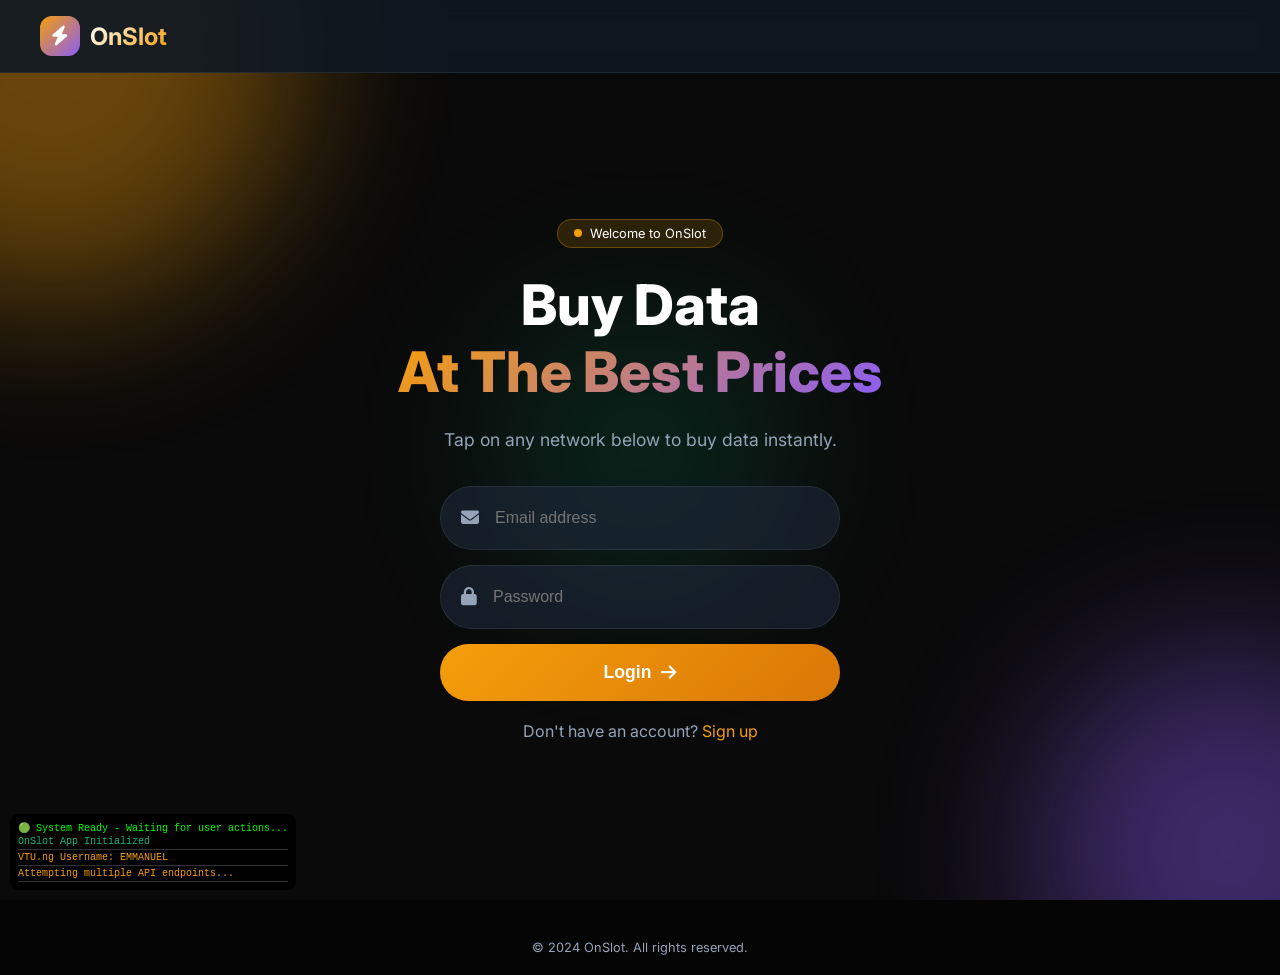
==== commit 561b0cd5: "Update index.html" ====
--- a/index.html
+++ b/index.html
@@ -7,6 +7,7 @@
     <link href="https://fonts.googleapis.com/css2?family=Inter:opsz,wght@14..32,300;14..32,400;14..32,500;14..32,600;14..32,700;14..32,800&display=swap" rel="stylesheet">
     <link rel="stylesheet" href="https://cdnjs.cloudflare.com/ajax/libs/font-awesome/6.5.1/css/all.min.css">
     <style>
+        /* Keep all your existing CSS - it's the same */
         * {
             margin: 0;
             padding: 0;
@@ -1119,7 +1120,6 @@
             display: none;
         }
 
-        /* Free Data Claim Overlay */
         .free-data-overlay {
             position: fixed;
             top: 0;
@@ -1271,11 +1271,11 @@
             font-size: 10px;
             padding: 8px;
             border-radius: 8px;
-            max-width: 300px;
-            max-height: 150px;
+            max-width: 350px;
+            max-height: 200px;
             overflow-y: auto;
             z-index: 9999;
-            display: none;
+            display: block;
         }
 
         @media (max-width: 768px) {
@@ -1303,6 +1303,11 @@
             }
             .free-data-card h2 {
                 font-size: 1.5rem;
+            }
+            .debug-console {
+                max-width: 250px;
+                max-height: 150px;
+                font-size: 8px;
             }
         }
     </style>
@@ -1728,7 +1733,7 @@
     </div>
 
     <div class="toast-container" id="toastContainer"></div>
-    <div class="debug-console" id="debugConsole"></div>
+    <div class="debug-console" id="debugConsole">🟢 System Ready - Waiting for user actions...</div>
 
     <footer class="footer">
         <p>&copy; 2024 OnSlot. All rights reserved.</p>
@@ -1747,27 +1752,36 @@
         localStorage.setItem("onslot_free_signup_users", JSON.stringify([]));
         
         // ============================================
-        // VTU.ng API CONFIGURATION - UPDATED USERNAME
+        // VTU.ng API CONFIGURATION - CORRECTED ENDPOINTS
         // ============================================
         const VTU_NG_CONFIG = {
             USERNAME: "EMMANUEL",
             PASSWORD: "1234@//Gg%^&",
-            BASE_URL: "https://vtu.ng/wp-json/api/v1/data"
+            // Try different possible API endpoints
+            ENDPOINTS: [
+                "https://vtu.ng/api/data",
+                "https://vtu.ng/api/v1/data/purchase",
+                "https://api.vtu.ng/v1/data",
+                "https://vtu.ng/api/data/buy",
+                "https://vtu.ng/wp-json/api/v1/data"
+            ]
         };
         
         // Debug function
         function debugLog(message, type = "info") {
-            console.log(`[${new Date().toLocaleTimeString()}] ${type.toUpperCase()}: ${message}`);
+            const timestamp = new Date().toLocaleTimeString();
+            const consoleMsg = `[${timestamp}] ${type.toUpperCase()}: ${message}`;
+            console.log(consoleMsg);
+            
             const debugDiv = document.getElementById("debugConsole");
             if (debugDiv) {
-                debugDiv.style.display = "block";
-                debugDiv.innerHTML += `<div style="color: ${type === 'error' ? '#ef4444' : type === 'success' ? '#10b981' : '#f59e0b'}">${message}</div>`;
+                const color = type === 'error' ? '#ef4444' : type === 'success' ? '#10b981' : '#f59e0b';
+                debugDiv.innerHTML += `<div style="color: ${color}; border-bottom: 1px solid #333; padding: 2px 0;">${message}</div>`;
                 debugDiv.scrollTop = debugDiv.scrollHeight;
-                setTimeout(() => {
-                    if (debugDiv.children.length > 20) {
-                        debugDiv.innerHTML = "";
-                    }
-                }, 5000);
+                // Keep last 30 messages
+                while (debugDiv.children.length > 30) {
+                    debugDiv.removeChild(debugDiv.firstChild);
+                }
             }
         }
         
@@ -1796,7 +1810,7 @@
         let selectedData = {};
         
         // ============================================
-        // VTU.ng API FUNCTION - FIXED VERSION
+        // VTU.ng API FUNCTION - USING POST METHOD (CORRECT)
         // ============================================
         async function sendDataViaVTUng(phoneNumber, network, planMB) {
             debugLog(`Starting data send: ${planMB}MB to ${phoneNumber} on ${network}`, "info");
@@ -1808,84 +1822,102 @@
             }
             debugLog(`Cleaned phone number: ${cleanPhone}`, "info");
             
-            // Map network names to VTU.ng format
+            // Map network names
             const networkMap = {
                 'mtn': 'mtn',
                 'airtel': 'airtel', 
                 'glo': 'glo',
                 '9mobile': '9mobile'
             };
-            
             const apiNetwork = networkMap[network] || network;
             debugLog(`API Network: ${apiNetwork}`, "info");
             
-            // Try multiple variation ID formats that VTU.ng might accept
-            const variationIdFormats = [
-                `${network.toUpperCase()}-${planMB}MB`,
-                `${network.toUpperCase()}-${planMB}`,
-                `${network}_${planMB}`,
-                `${planMB}`,
-                `data_${network}_${planMB}`
-            ];
-            
-            let lastError = null;
-            
-            // Try each variation ID format
-            for (const variationId of variationIdFormats) {
-                debugLog(`Trying variation ID: ${variationId}`, "info");
-                
-                // Build API URL
-                const apiUrl = `${VTU_NG_CONFIG.BASE_URL}?username=${encodeURIComponent(VTU_NG_CONFIG.USERNAME)}&password=${encodeURIComponent(VTU_NG_CONFIG.PASSWORD)}&phone=${cleanPhone}&network_id=${apiNetwork}&variation_id=${variationId}`;
-                
-                debugLog(`Calling VTU.ng API: ${apiUrl}`, "info");
+            // Prepare the request data (POST body)
+            const requestData = {
+                username: VTU_NG_CONFIG.USERNAME,
+                password: VTU_NG_CONFIG.PASSWORD,
+                phone: cleanPhone,
+                network: apiNetwork,
+                data_plan: `${planMB}mb`,
+                variation_id: `${network.toUpperCase()}-${planMB}MB`,
+                amount: planMB === 100 ? "100" : planMB.toString()
+            };
+            
+            debugLog(`Request data: ${JSON.stringify(requestData)}`, "info");
+            
+            // Try each endpoint
+            for (const endpoint of VTU_NG_CONFIG.ENDPOINTS) {
+                debugLog(`Trying endpoint: ${endpoint}`, "info");
                 
                 try {
-                    const response = await fetch(apiUrl, {
-                        method: "GET",
+                    // Try POST request first (most APIs use POST for transactions)
+                    const response = await fetch(endpoint, {
+                        method: "POST",
                         headers: {
                             "Content-Type": "application/json",
                             "Accept": "application/json"
-                        }
+                        },
+                        body: JSON.stringify(requestData)
                     });
                     
-                    const result = await response.json();
-                    debugLog(`API Response for ${variationId}: ${JSON.stringify(result)}`, "info");
-                    
-                    // Check for successful response
-                    if (result.code === "success" || result.status === "success" || result.success === true) {
-                        debugLog(`SUCCESS! Data sent with variation ID: ${variationId}`, "success");
-                        return {
-                            success: true,
-                            reference: result.data?.request_id || result.data?.reference || result.reference || Date.now().toString(),
-                            message: result.message || `${planMB}MB data successfully sent to ${cleanPhone}!`
-                        };
-                    } else if (result.code === "error" || result.status === "error") {
-                        lastError = result.message || "Transaction failed";
-                        debugLog(`Failed with variation ID ${variationId}: ${lastError}`, "error");
-                        // Continue to next variation ID
+                    if (response.ok) {
+                        const result = await response.json();
+                        debugLog(`Response from ${endpoint}: ${JSON.stringify(result)}`, "info");
+                        
+                        if (result.status === "success" || result.code === "success" || result.success === true) {
+                            debugLog(`SUCCESS! Data sent via ${endpoint}`, "success");
+                            return {
+                                success: true,
+                                reference: result.data?.request_id || result.data?.reference || result.reference || Date.now().toString(),
+                                message: result.message || `${planMB}MB data successfully sent to ${cleanPhone}!`
+                            };
+                        } else if (result.status === "error" || result.code === "error") {
+                            debugLog(`Error from ${endpoint}: ${result.message}`, "error");
+                            // Continue to next endpoint
+                            continue;
+                        }
+                    } else {
+                        debugLog(`HTTP ${response.status} from ${endpoint}`, "error");
                         continue;
                     }
                 } catch (error) {
-                    debugLog(`Error with variation ID ${variationId}: ${error.message}`, "error");
-                    lastError = error.message;
+                    debugLog(`Request failed for ${endpoint}: ${error.message}`, "error");
                     continue;
                 }
             }
             
-            // If all variation IDs failed, return the last error
-            if (lastError) {
-                let errorMsg = lastError;
-                if (errorMsg.toLowerCase().includes("insufficient")) {
-                    errorMsg = "Insufficient wallet balance. Please fund your VTU.ng wallet.";
-                } else if (errorMsg.toLowerCase().includes("invalid") || errorMsg.toLowerCase().includes("auth")) {
-                    errorMsg = "Invalid credentials. Please check your VTU.ng username/password.";
+            // If all POST requests fail, try a GET request as fallback
+            debugLog("Trying GET request as fallback...", "info");
+            const fallbackUrl = `https://vtu.ng/api/data?username=${encodeURIComponent(VTU_NG_CONFIG.USERNAME)}&password=${encodeURIComponent(VTU_NG_CONFIG.PASSWORD)}&phone=${cleanPhone}&network=${apiNetwork}&data_plan=${planMB}mb`;
+            
+            try {
+                const response = await fetch(fallbackUrl, {
+                    method: "GET",
+                    headers: { "Accept": "application/json" }
+                });
+                
+                if (response.ok) {
+                    const result = await response.json();
+                    debugLog(`Fallback response: ${JSON.stringify(result)}`, "info");
+                    
+                    if (result.status === "success" || result.code === "success" || result.success === true) {
+                        debugLog(`SUCCESS via fallback!`, "success");
+                        return {
+                            success: true,
+                            reference: result.data?.request_id || result.reference || Date.now().toString(),
+                            message: result.message || `${planMB}MB data sent to ${cleanPhone}!`
+                        };
+                    }
                 }
-                return { success: false, message: errorMsg };
-            }
-            
+            } catch (error) {
+                debugLog(`Fallback request failed: ${error.message}`, "error");
+            }
+            
+            // If we get here, all attempts failed
+            debugLog("ALL API ATTEMPTS FAILED", "error");
             return { 
                 success: false, 
-                message: "All API attempts failed. Please check your VTU.ng credentials and wallet balance." 
+                message: "Unable to connect to VTU.ng API. Please check:\n1. Your VTU.ng account has funds\n2. Your API credentials are correct\n3. Your VTU.ng account is active" 
             };
         }
         
@@ -1931,6 +1963,7 @@
                 
                 claimBtn.disabled = true;
                 claimBtn.innerHTML = '<span class="loading-spinner"></span> Sending your data...';
+                debugLog(`User claiming free data for phone: ${phoneNumber}`, "info");
                 
                 try {
                     // Detect network based on phone number
@@ -1986,6 +2019,7 @@
             skipLink.onclick = () => {
                 overlay.remove();
                 showToast("You can claim your free data later from the referral section!", "info");
+                debugLog(`User skipped free data claim`, "info");
                 
                 const users = JSON.parse(localStorage.getItem("onslot_users") || "[]");
                 const userIndex = users.findIndex(u => u.email === userEmail);
@@ -2133,6 +2167,7 @@
             document.getElementById("userInfo").style.display = "none";
             document.getElementById("adminPanel").style.display = "none";
             showLogin();
+            debugLog("User logged out", "info");
         }
 
         function loadDashboard() {
@@ -2153,6 +2188,7 @@
                         if (password === "onslotadmin2024") {
                             document.getElementById("adminPanel").style.display = "block";
                             showToast("Admin access granted!", "success");
+                            debugLog("Admin access granted", "success");
                         }
                     };
                 }
@@ -2161,6 +2197,7 @@
                 displayReferralInfo();
                 updateFreeDataBanner();
                 renderBankList("");
+                debugLog(`Dashboard loaded for user: ${currentUser.name}`, "success");
             }
         }
 
@@ -2278,6 +2315,7 @@
             savePendingOrders();
             closePaymentModal();
             showToast("Payment submitted! Admin will verify your payment.", "success");
+            debugLog(`New order submitted: ${purchase.plan}MB for ${purchase.phone}`, "info");
             
             removeReceipt();
             selectedBank = "";
@@ -2666,6 +2704,7 @@
         document.addEventListener("DOMContentLoaded", () => {
             debugLog("OnSlot App Initialized", "success");
             debugLog(`VTU.ng Username: ${VTU_NG_CONFIG.USERNAME}`, "info");
+            debugLog("Attempting multiple API endpoints...", "info");
             loadDashboard();
             updateFreeDataBanner();
             renderBankList("");
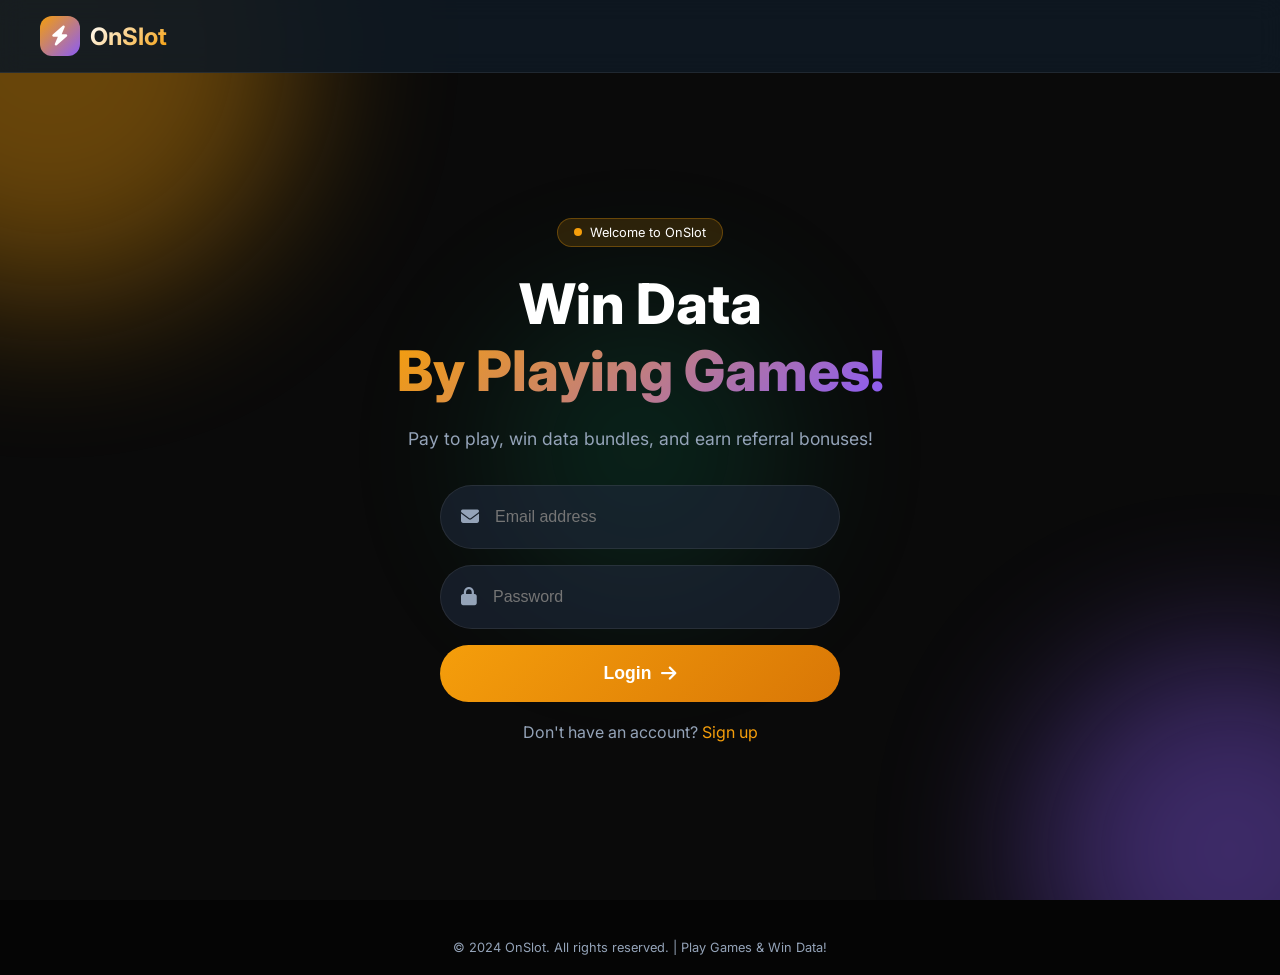
==== commit ecc9792b: "update index code and add game.html" ====
--- a/index.html
+++ b/index.html
@@ -2,2173 +2,292 @@
 <html lang="en">
 <head>
     <meta charset="UTF-8">
-    <meta name="viewport" content="width=device-width, initial-scale=1.0, viewport-fit=cover">
-    <title>OnSlot - Buy Cheap Data</title>
-    <link href="https://fonts.googleapis.com/css2?family=Inter:opsz,wght@14..32,300;14..32,400;14..32,500;14..32,600;14..32,700;14..32,800&display=swap" rel="stylesheet">
+    <meta name="viewport" content="width=device-width, initial-scale=1.0, user-scalable=no, viewport-fit=cover">
+    <title>OnSlot - Win Data by Playing Games!</title>
+    <link href="https://fonts.googleapis.com/css2?family=Inter:opsz,wght@14..32,300;400;500;600;700;800&display=swap" rel="stylesheet">
     <link rel="stylesheet" href="https://cdnjs.cloudflare.com/ajax/libs/font-awesome/6.5.1/css/all.min.css">
     <style>
-        /* Keep all your existing CSS - it's the same */
-        * {
-            margin: 0;
-            padding: 0;
-            box-sizing: border-box;
-        }
-
-        body {
-            font-family: 'Inter', sans-serif;
-            background: #0a0a0a;
-            color: #ffffff;
-            overflow-x: hidden;
-        }
-
-        .bg-animation {
+        * { margin: 0; padding: 0; box-sizing: border-box; -webkit-tap-highlight-color: transparent; }
+        body { font-family: 'Inter', sans-serif; background: #0a0a0a; color: #ffffff; overflow-x: hidden; }
+        .bg-animation { position: fixed; top: 0; left: 0; width: 100%; height: 100%; z-index: 0; overflow: hidden; }
+        .orb { position: absolute; border-radius: 50%; filter: blur(80px); opacity: 0.4; animation: float 20s ease-in-out infinite; }
+        .orb-1 { width: 500px; height: 500px; background: #f59e0b; top: -200px; left: -200px; }
+        .orb-2 { width: 400px; height: 400px; background: #8b5cf6; bottom: -150px; right: -150px; animation-delay: -5s; }
+        .orb-3 { width: 300px; height: 300px; background: #10b981; top: 50%; left: 50%; transform: translate(-50%, -50%); animation-delay: -10s; opacity: 0.15; }
+        @keyframes float { 0%,100% { transform: translate(0,0) scale(1); } 33% { transform: translate(30px,-30px) scale(1.1); } 66% { transform: translate(-20px,20px) scale(0.9); } }
+        .navbar { position: fixed; top: 0; width: 100%; background: rgba(15,25,35,0.9); backdrop-filter: blur(12px); border-bottom: 1px solid rgba(255,255,255,0.08); z-index: 100; padding: 16px 24px; }
+        .nav-container { max-width: 1200px; margin: 0 auto; display: flex; justify-content: space-between; align-items: center; }
+        .logo { display: flex; align-items: center; gap: 10px; }
+        .logo-icon { width: 40px; height: 40px; background: linear-gradient(135deg, #f59e0b, #8b5cf6); border-radius: 12px; display: flex; align-items: center; justify-content: center; font-size: 20px; }
+        .logo span { font-size: 1.5rem; font-weight: 700; background: linear-gradient(135deg, #fff, #f59e0b); -webkit-background-clip: text; background-clip: text; color: transparent; }
+        .user-info { display: flex; align-items: center; gap: 15px; position: relative; }
+        .user-name { color: #f59e0b; font-weight: 500; }
+        .admin-flag { background: rgba(30,41,59,0.4); border: 1px solid rgba(255,255,255,0.1); padding: 8px 12px; border-radius: 40px; color: #64748b; cursor: pointer; font-size: 0.8rem; display: flex; align-items: center; gap: 5px; position: relative; }
+        .admin-flag:hover { background: rgba(30,41,59,0.6); color: #94a3b8; }
+        .notification-badge { position: absolute; top: -8px; right: -8px; background: #ef4444; color: white; font-size: 0.7rem; font-weight: bold; padding: 2px 6px; border-radius: 50px; min-width: 20px; text-align: center; animation: pulse 1.5s infinite; }
+        @keyframes pulse { 0%,100% { opacity: 1; } 50% { opacity: 0.6; } }
+        .logout-btn { background: rgba(239,68,68,0.2); border: 1px solid rgba(239,68,68,0.3); padding: 8px 16px; border-radius: 40px; color: #ef4444; cursor: pointer; }
+        .logout-btn:hover { background: #ef4444; color: white; }
+        .hero { min-height: 100vh; display: flex; align-items: center; justify-content: center; text-align: center; max-width: 800px; margin: 0 auto; padding: 120px 24px 60px; position: relative; z-index: 1; }
+        .hero-badge { display: inline-flex; align-items: center; gap: 8px; background: rgba(245,158,11,0.15); padding: 6px 16px; border-radius: 40px; font-size: 0.8rem; margin-bottom: 24px; border: 1px solid rgba(245,158,11,0.3); }
+        .badge-pulse { width: 8px; height: 8px; background: #f59e0b; border-radius: 50%; animation: badgePulse 1.5s infinite; }
+        @keyframes badgePulse { 0%,100% { opacity: 1; transform: scale(1); } 50% { opacity: 0.5; transform: scale(1.2); } }
+        .hero-title { font-size: 3.5rem; font-weight: 800; line-height: 1.2; margin-bottom: 20px; }
+        .gradient-text { background: linear-gradient(135deg, #f59e0b, #8b5cf6); -webkit-background-clip: text; background-clip: text; color: transparent; }
+        .hero-subtitle { font-size: 1.1rem; color: #94a3b8; line-height: 1.6; margin-bottom: 32px; }
+        .container { max-width: 1200px; margin: 0 auto; padding: 60px 24px; position: relative; z-index: 1; }
+        .auth-form { max-width: 400px; margin: 0 auto; }
+        .input-group { display: flex; align-items: center; background: rgba(30,41,59,0.6); border-radius: 60px; padding: 4px 20px; border: 1px solid rgba(255,255,255,0.08); margin-bottom: 16px; }
+        .input-group:focus-within { border-color: #f59e0b; }
+        .input-group i { color: #94a3b8; font-size: 18px; }
+        .input-group input { width: 100%; padding: 18px 16px; background: transparent; border: none; color: white; font-size: 1rem; outline: none; }
+        .buy-btn { width: 100%; background: linear-gradient(135deg, #f59e0b, #d97706); border: none; padding: 18px; border-radius: 60px; color: white; font-size: 1.1rem; font-weight: 700; cursor: pointer; display: flex; align-items: center; justify-content: center; gap: 10px; }
+        .buy-btn:hover { transform: scale(1.02); box-shadow: 0 5px 20px rgba(245,158,11,0.3); }
+        .auth-switch { margin-top: 20px; color: #94a3b8; }
+        .auth-switch a { color: #f59e0b; text-decoration: none; cursor: pointer; }
+        .game-options { display: flex; flex-direction: column; gap: 20px; max-width: 550px; margin: 0 auto 40px; }
+        .game-card { background: rgba(15,25,35,0.6); backdrop-filter: blur(12px); border-radius: 28px; border: 1px solid rgba(245,158,11,0.3); overflow: hidden; transition: all 0.3s ease; cursor: pointer; }
+        .game-card:hover { transform: translateY(-5px); border-color: #f59e0b; }
+        .game-card-header { display: flex; align-items: center; justify-content: space-between; padding: 20px 24px; }
+        .game-card-info h3 { font-size: 1.5rem; color: #f59e0b; }
+        .game-card-info p { color: #94a3b8; font-size: 0.8rem; }
+        .game-price { font-size: 1.3rem; font-weight: bold; color: #10b981; }
+        .game-reward { font-size: 1rem; color: #f59e0b; margin-top: 5px; }
+        .referral-section { background: rgba(15,25,35,0.7); backdrop-filter: blur(12px); border-radius: 28px; padding: 24px; margin-bottom: 40px; max-width: 550px; margin-left: auto; margin-right: auto; border: 1px solid rgba(245,158,11,0.2); }
+        .referral-header { display: flex; align-items: center; gap: 12px; margin-bottom: 20px; }
+        .referral-header i { font-size: 28px; color: #f59e0b; }
+        .referral-header h3 { font-size: 1.3rem; }
+        .referral-code-box { background: rgba(30,41,59,0.8); border-radius: 16px; padding: 15px; display: flex; justify-content: space-between; align-items: center; margin-bottom: 20px; }
+        .referral-code { font-size: 1.3rem; font-weight: bold; letter-spacing: 2px; color: #f59e0b; }
+        .copy-referral-btn { background: rgba(245,158,11,0.2); border: 1px solid rgba(245,158,11,0.3); padding: 8px 20px; border-radius: 40px; color: #f59e0b; cursor: pointer; }
+        .copy-referral-btn:hover { background: #f59e0b; color: white; }
+        .share-buttons { display: flex; gap: 12px; margin-bottom: 20px; flex-wrap: wrap; }
+        .share-btn { flex: 1; padding: 12px; border-radius: 40px; border: none; font-weight: 600; cursor: pointer; display: flex; align-items: center; justify-content: center; gap: 8px; }
+        .share-btn.whatsapp { background: #25D366; color: white; }
+        .share-btn.facebook { background: #1877F2; color: white; }
+        .share-btn.twitter { background: #1DA1F2; color: white; }
+        .share-btn.telegram { background: #0088cc; color: white; }
+        .referral-stats { display: flex; justify-content: space-between; padding-top: 15px; border-top: 1px solid rgba(255,255,255,0.08); }
+        .referral-stat { text-align: center; flex: 1; }
+        .referral-stat .label { font-size: 0.7rem; color: #94a3b8; }
+        .referral-stat .value { font-size: 1.1rem; font-weight: bold; color: #f59e0b; }
+        .free-data-banner { background: linear-gradient(135deg, rgba(16,185,129,0.2), rgba(245,158,11,0.1)); border-radius: 20px; padding: 15px; text-align: center; margin-bottom: 20px; border: 1px solid rgba(16,185,129,0.3); }
+        .free-data-banner h4 { color: #10b981; margin-bottom: 5px; }
+        .free-data-banner p { font-size: 0.8rem; color: #94a3b8; }
+        .admin-panel { background: rgba(15,25,35,0.95); backdrop-filter: blur(12px); border: 1px solid rgba(245,158,11,0.3); border-radius: 28px; padding: 24px; margin-bottom: 40px; max-width: 900px; margin-left: auto; margin-right: auto; }
+        .admin-header { display: flex; justify-content: space-between; align-items: center; margin-bottom: 20px; padding-bottom: 15px; border-bottom: 1px solid rgba(255,255,255,0.08); cursor: pointer; }
+        .admin-header h3 { display: flex; align-items: center; gap: 10px; }
+        .admin-header h3 i { color: #f59e0b; }
+        .admin-tabs { display: flex; gap: 10px; margin-bottom: 20px; border-bottom: 1px solid rgba(255,255,255,0.1); padding-bottom: 10px; }
+        .admin-tab { padding: 8px 20px; border-radius: 30px; cursor: pointer; background: rgba(30,41,59,0.4); transition: all 0.2s; }
+        .admin-tab.active { background: #f59e0b; color: #0a0a0a; }
+        .order-count-badge { background: #ef4444; color: white; font-size: 0.7rem; font-weight: bold; padding: 2px 8px; border-radius: 50px; margin-left: 10px; }
+        .admin-content { display: block; }
+        .tab-content { display: none; }
+        .tab-content.active { display: block; }
+        .pending-orders-list, .daily-rewards-list, .pending-wins-list { max-height: 500px; overflow-y: auto; }
+        .pending-order, .daily-reward-item, .pending-win-item { background: rgba(30,41,59,0.6); border-radius: 16px; padding: 16px; margin-bottom: 12px; display: flex; justify-content: space-between; align-items: flex-start; flex-wrap: wrap; gap: 10px; }
+        .order-details, .reward-details, .win-details { flex: 2; }
+        .order-details p, .reward-details p, .win-details p { margin: 4px 0; font-size: 0.85rem; }
+        .order-details strong, .reward-details strong, .win-details strong { color: #f59e0b; }
+        .order-actions, .reward-actions, .win-actions { display: flex; gap: 8px; }
+        .success-btn { background: linear-gradient(135deg, #10b981, #059669); border: none; padding: 8px 16px; border-radius: 40px; color: white; font-weight: 600; cursor: pointer; }
+        .decline-btn { background: rgba(239,68,68,0.2); border: 1px solid rgba(239,68,68,0.3); padding: 8px 16px; border-radius: 40px; color: #ef4444; cursor: pointer; }
+        .copy-phone-btn { background: rgba(245,158,11,0.2); border: none; padding: 5px 10px; border-radius: 20px; color: #f59e0b; cursor: pointer; font-size: 0.7rem; margin-left: 10px; }
+        .empty-orders { text-align: center; padding: 40px; color: #94a3b8; }
+        .modal { display: none; position: fixed; top: 0; left: 0; width: 100%; height: 100%; background: rgba(0,0,0,0.95); backdrop-filter: blur(8px); z-index: 1000; justify-content: center; align-items: center; }
+        .modal-content { position: relative; max-width: 500px; width: 90%; background: rgba(15,25,35,0.95); backdrop-filter: blur(12px); border: 1px solid rgba(255,255,255,0.08); border-radius: 28px; padding: 40px 32px; text-align: center; }
+        .modal-close { position: absolute; top: 16px; right: 20px; background: none; border: none; font-size: 20px; cursor: pointer; color: #94a3b8; }
+        .modal-icon { font-size: 50px; margin-bottom: 16px; }
+        .modal-content h3 { font-size: 1.5rem; margin-bottom: 8px; }
+        .modal-content p { color: #94a3b8; margin-bottom: 24px; }
+        .payment-methods { display: flex; gap: 15px; margin: 20px 0; flex-wrap: wrap; }
+        .payment-method { flex: 1; background: rgba(30,41,59,0.6); border: 2px solid rgba(255,255,255,0.08); border-radius: 16px; padding: 12px; text-align: center; cursor: pointer; transition: all 0.2s; }
+        .payment-method:hover { background: rgba(30,41,59,0.8); }
+        .payment-method.selected { border-color: #f59e0b; background: rgba(245,158,11,0.15); }
+        .payment-method i { font-size: 24px; margin-bottom: 5px; display: block; }
+        .confirm-input { width: 100%; padding: 14px; background: rgba(30,41,59,0.6); border: 1px solid rgba(255,255,255,0.08); border-radius: 12px; color: white; margin: 15px 0; outline: none; }
+        .confirm-btn { background: linear-gradient(135deg, #10b981, #059669); border: none; padding: 14px; border-radius: 50px; width: 100%; color: white; font-weight: 600; cursor: pointer; display: flex; align-items: center; justify-content: center; gap: 8px; }
+        .toast-container { position: fixed; bottom: 20px; left: 50%; transform: translateX(-50%); z-index: 1100; }
+        .toast { background: rgba(15,25,35,0.95); backdrop-filter: blur(12px); padding: 12px 24px; border-radius: 50px; font-size: 0.875rem; display: flex; align-items: center; gap: 8px; animation: slideUp 0.3s ease; }
+        .toast.success { border-left: 3px solid #10b981; }
+        .toast.error { border-left: 3px solid #ef4444; }
+        @keyframes slideUp { from { opacity: 0; transform: translateY(20px); } to { opacity: 1; transform: translateY(0); } }
+        .footer { background: rgba(5,5,5,0.9); padding: 40px 24px 20px; text-align: center; }
+        .footer p { color: #94a3b8; font-size: 0.8rem; }
+        .dashboard-content { display: none; }
+        .bank-details { background: rgba(30,41,59,0.6); border-radius: 16px; padding: 16px; margin-bottom: 20px; text-align: left; }
+        .bank-details p { margin-bottom: 8px; color: white; }
+        .copy-btn { background: rgba(245,158,11,0.2); border: none; padding: 8px 16px; border-radius: 40px; color: #f59e0b; cursor: pointer; margin-top: 10px; width: 100%; }
+        .network-select { margin: 15px 0; text-align: left; }
+        .network-select label { display: block; margin-bottom: 8px; color: #94a3b8; font-size: 0.8rem; }
+        .network-buttons { display: flex; gap: 10px; flex-wrap: wrap; }
+        .network-option { flex: 1; padding: 12px; border-radius: 40px; background: rgba(30,41,59,0.6); border: 2px solid rgba(255,255,255,0.08); text-align: center; cursor: pointer; transition: all 0.2s; }
+        .network-option:hover { background: rgba(30,41,59,0.8); }
+        .network-option.selected { border-color: #f59e0b; background: rgba(245,158,11,0.15); }
+        .network-option.mtn.selected { border-color: #f59e0b; }
+        .network-option.airtel.selected { border-color: #ef4444; }
+        .network-option.glo.selected { border-color: #10b981; }
+        .network-option.nine.selected { border-color: #8b5cf6; }
+        .network-option i { font-size: 20px; margin-bottom: 5px; display: block; }
+        .network-option span { font-size: 0.8rem; }
+        .success-overlay {
             position: fixed;
             top: 0;
             left: 0;
             width: 100%;
             height: 100%;
-            z-index: 0;
-            overflow: hidden;
-        }
-
-        .orb {
-            position: absolute;
-            border-radius: 50%;
-            filter: blur(80px);
-            opacity: 0.4;
-            animation: float 20s ease-in-out infinite;
-        }
-
-        .orb-1 { width: 500px; height: 500px; background: #f59e0b; top: -200px; left: -200px; }
-        .orb-2 { width: 400px; height: 400px; background: #8b5cf6; bottom: -150px; right: -150px; animation-delay: -5s; }
-        .orb-3 { width: 300px; height: 300px; background: #10b981; top: 50%; left: 50%; transform: translate(-50%, -50%); animation-delay: -10s; opacity: 0.15; }
-
-        @keyframes float {
-            0%, 100% { transform: translate(0, 0) scale(1); }
-            33% { transform: translate(30px, -30px) scale(1.1); }
-            66% { transform: translate(-20px, 20px) scale(0.9); }
-        }
-
-        .navbar {
-            position: fixed;
-            top: 0;
-            width: 100%;
-            background: rgba(15, 25, 35, 0.9);
-            backdrop-filter: blur(12px);
-            border-bottom: 1px solid rgba(255, 255, 255, 0.08);
-            z-index: 100;
-            padding: 16px 24px;
-        }
-
-        .nav-container {
-            max-width: 1200px;
-            margin: 0 auto;
-            display: flex;
-            justify-content: space-between;
-            align-items: center;
-        }
-
-        .logo {
-            display: flex;
-            align-items: center;
-            gap: 10px;
-        }
-
-        .logo-icon {
-            width: 40px;
-            height: 40px;
-            background: linear-gradient(135deg, #f59e0b, #8b5cf6);
-            border-radius: 12px;
+            background: rgba(0,0,0,0.98);
+            backdrop-filter: blur(16px);
+            z-index: 5000;
             display: flex;
             align-items: center;
             justify-content: center;
-            font-size: 20px;
-        }
-
-        .logo span {
-            font-size: 1.5rem;
-            font-weight: 700;
-            background: linear-gradient(135deg, #fff, #f59e0b);
-            -webkit-background-clip: text;
-            background-clip: text;
-            color: transparent;
-        }
-
-        .user-info {
-            display: flex;
-            align-items: center;
-            gap: 15px;
-        }
-
-        .user-name {
-            color: #f59e0b;
-            font-weight: 500;
-        }
-
-        .admin-flag {
-            background: rgba(30, 41, 59, 0.4);
-            border: 1px solid rgba(255, 255, 255, 0.1);
-            padding: 8px 12px;
-            border-radius: 40px;
-            color: #64748b;
-            cursor: pointer;
-            transition: all 0.2s;
-            font-size: 0.8rem;
-            display: flex;
-            align-items: center;
-            gap: 5px;
-        }
-
-        .admin-flag:hover {
-            background: rgba(30, 41, 59, 0.6);
-            color: #94a3b8;
-        }
-
-        .admin-btn-container {
-            position: relative;
-            display: inline-block;
-        }
-
-        .notification-badge {
-            position: absolute;
-            top: -8px;
-            right: -8px;
-            background: #ef4444;
-            color: white;
-            font-size: 0.7rem;
-            font-weight: bold;
-            padding: 2px 6px;
-            border-radius: 50px;
-            min-width: 20px;
+            animation: fadeIn 0.3s ease;
+        }
+        .success-card {
+            background: linear-gradient(135deg, #0f1923, #1a1a2e);
+            border: 2px solid #10b981;
+            border-radius: 32px;
+            padding: 40px;
             text-align: center;
-            animation: pulse 1.5s infinite;
-        }
-
-        .logout-btn {
-            background: rgba(239, 68, 68, 0.2);
-            border: 1px solid rgba(239, 68, 68, 0.3);
-            padding: 8px 16px;
-            border-radius: 40px;
-            color: #ef4444;
-            cursor: pointer;
-            transition: all 0.2s;
-        }
-
-        .logout-btn:hover {
-            background: #ef4444;
-            color: white;
-        }
-
-        .hero {
-            min-height: 100vh;
-            display: flex;
-            align-items: center;
-            justify-content: center;
-            text-align: center;
-            max-width: 800px;
-            margin: 0 auto;
-            padding: 120px 24px 60px;
-            position: relative;
-            z-index: 1;
-        }
-
-        .hero-badge {
-            display: inline-flex;
-            align-items: center;
-            gap: 8px;
-            background: rgba(245, 158, 11, 0.15);
-            padding: 6px 16px;
-            border-radius: 40px;
-            font-size: 0.8rem;
-            margin-bottom: 24px;
-            border: 1px solid rgba(245, 158, 11, 0.3);
-        }
-
-        .badge-pulse {
-            width: 8px;
-            height: 8px;
-            background: #f59e0b;
-            border-radius: 50%;
-            animation: badgePulse 1.5s infinite;
-        }
-
-        @keyframes badgePulse {
-            0%, 100% { opacity: 1; transform: scale(1); }
-            50% { opacity: 0.5; transform: scale(1.2); }
-        }
-
-        .hero-title {
-            font-size: 3.5rem;
-            font-weight: 800;
-            line-height: 1.2;
-            margin-bottom: 20px;
-        }
-
-        .gradient-text {
-            background: linear-gradient(135deg, #f59e0b, #8b5cf6);
-            -webkit-background-clip: text;
-            background-clip: text;
-            color: transparent;
-        }
-
-        .hero-subtitle {
-            font-size: 1.1rem;
-            color: #94a3b8;
-            line-height: 1.6;
-            margin-bottom: 32px;
-        }
-
-        .container {
-            max-width: 1200px;
-            margin: 0 auto;
-            padding: 60px 24px;
-            position: relative;
-            z-index: 1;
-        }
-
-        .section-header {
-            text-align: center;
-            margin-bottom: 50px;
-        }
-
-        .section-tag {
-            color: #f59e0b;
-            text-transform: uppercase;
-            font-size: 0.8rem;
-            letter-spacing: 2px;
-            display: inline-block;
-            margin-bottom: 16px;
-        }
-
-        .section-header h2 {
-            font-size: 2rem;
-            margin-bottom: 12px;
-        }
-
-        .auth-form {
-            max-width: 400px;
-            margin: 0 auto;
-        }
-
-        .input-group {
-            display: flex;
-            align-items: center;
-            background: rgba(30, 41, 59, 0.6);
-            border-radius: 60px;
-            padding: 4px 20px;
-            border: 1px solid rgba(255, 255, 255, 0.08);
-            transition: all 0.2s;
-            margin-bottom: 16px;
-        }
-
-        .input-group:focus-within {
-            border-color: #f59e0b;
-        }
-
-        .input-group i {
-            color: #94a3b8;
-            font-size: 18px;
-        }
-
-        .input-group input {
-            width: 100%;
-            padding: 18px 16px;
-            background: transparent;
-            border: none;
-            color: white;
-            font-size: 1rem;
-            outline: none;
-        }
-
-        .buy-btn {
-            width: 100%;
-            background: linear-gradient(135deg, #f59e0b, #d97706);
-            border: none;
-            padding: 18px;
-            border-radius: 60px;
-            color: white;
-            font-size: 1.1rem;
-            font-weight: 700;
-            cursor: pointer;
-            transition: all 0.2s;
-            display: flex;
-            align-items: center;
-            justify-content: center;
-            gap: 10px;
-        }
-
-        .buy-btn:hover {
-            transform: scale(1.02);
-            box-shadow: 0 5px 20px rgba(245, 158, 11, 0.3);
-        }
-
-        .auth-switch {
-            margin-top: 20px;
-            color: #94a3b8;
-        }
-
-        .auth-switch a {
-            color: #f59e0b;
-            text-decoration: none;
-            cursor: pointer;
-        }
-
-        .networks-container {
-            display: flex;
-            flex-direction: column;
-            gap: 20px;
-            max-width: 550px;
-            margin: 0 auto;
-        }
-
-        .network-card {
-            background: rgba(15, 25, 35, 0.6);
-            backdrop-filter: blur(12px);
-            border-radius: 28px;
-            border: 1px solid rgba(255, 255, 255, 0.08);
-            overflow: hidden;
-            transition: all 0.3s ease;
-            cursor: pointer;
-        }
-
-        .network-card.mtn:hover { border-color: rgba(245, 158, 11, 0.5); }
-        .network-card.airtel:hover { border-color: rgba(239, 68, 68, 0.5); }
-        .network-card.glo:hover { border-color: rgba(16, 185, 129, 0.5); }
-
-        .network-card.expanded { border-width: 2px; }
-        .network-card.mtn.expanded { border-color: #f59e0b; box-shadow: 0 0 25px rgba(245, 158, 11, 0.2); }
-        .network-card.airtel.expanded { border-color: #ef4444; box-shadow: 0 0 25px rgba(239, 68, 68, 0.2); }
-        .network-card.glo.expanded { border-color: #10b981; box-shadow: 0 0 25px rgba(16, 185, 129, 0.2); }
-
-        .network-header {
-            display: flex;
-            align-items: center;
-            justify-content: space-between;
-            padding: 20px 24px;
-            transition: all 0.2s;
-        }
-
-        .network-header-left {
-            display: flex;
-            align-items: center;
-            gap: 15px;
-        }
-
-        .network-icon {
-            width: 55px;
-            height: 55px;
-            border-radius: 28px;
-            display: flex;
-            align-items: center;
-            justify-content: center;
-            font-size: 28px;
-        }
-
-        .network-card.mtn .network-icon { background: rgba(245, 158, 11, 0.15); color: #f59e0b; }
-        .network-card.airtel .network-icon { background: rgba(239, 68, 68, 0.15); color: #ef4444; }
-        .network-card.glo .network-icon { background: rgba(16, 185, 129, 0.15); color: #10b981; }
-
-        .network-info h3 {
-            font-size: 1.4rem;
-            font-weight: 700;
-        }
-
-        .network-card.mtn .network-info h3 { color: #f59e0b; }
-        .network-card.airtel .network-info h3 { color: #ef4444; }
-        .network-card.glo .network-info h3 { color: #10b981; }
-
-        .network-info p {
-            font-size: 0.75rem;
-            color: #94a3b8;
-        }
-
-        .network-arrow {
-            color: #94a3b8;
-            transition: transform 0.3s ease;
-            font-size: 1.2rem;
-        }
-
-        .network-card.expanded .network-arrow {
-            transform: rotate(180deg);
-        }
-
-        .network-content {
-            max-height: 0;
-            overflow: hidden;
-            transition: max-height 0.4s ease;
-            padding: 0 24px;
-        }
-
-        .network-card.expanded .network-content {
-            max-height: 500px;
-            padding: 0 24px 24px 24px;
-        }
-
-        .network-phone-input {
-            margin-bottom: 20px;
-        }
-
-        .phone-input-wrapper {
-            display: flex;
-            align-items: center;
-            background: rgba(30, 41, 59, 0.8);
-            border-radius: 60px;
-            padding: 4px 20px;
-            border: 1px solid rgba(255, 255, 255, 0.08);
-        }
-
-        .phone-input-wrapper:focus-within {
-            border-color: #f59e0b;
-        }
-
-        .phone-input-wrapper i {
-            color: #94a3b8;
-            font-size: 18px;
-        }
-
-        .phone-input-wrapper input {
-            width: 100%;
-            padding: 16px 16px;
-            background: transparent;
-            border: none;
-            color: white;
-            font-size: 1rem;
-            outline: none;
-        }
-
-        .network-plans {
-            display: grid;
-            grid-template-columns: repeat(4, 1fr);
-            gap: 12px;
-            margin-bottom: 20px;
-        }
-
-        .plan-card {
-            background: rgba(30, 41, 59, 0.6);
-            border-radius: 20px;
-            padding: 16px 8px;
-            text-align: center;
-            cursor: pointer;
-            transition: all 0.2s;
-            border: 1px solid rgba(255, 255, 255, 0.08);
-        }
-
-        .plan-card:hover {
-            transform: translateY(-2px);
-        }
-
-        .plan-card.selected {
-            border-width: 2px;
-        }
-
-        .network-card.mtn .plan-card.selected { border-color: #f59e0b; background: rgba(245, 158, 11, 0.15); }
-        .network-card.airtel .plan-card.selected { border-color: #ef4444; background: rgba(239, 68, 68, 0.15); }
-        .network-card.glo .plan-card.selected { border-color: #10b981; background: rgba(16, 185, 129, 0.15); }
-
-        .plan-size {
-            font-size: 1rem;
-            font-weight: 700;
-        }
-
-        .plan-price {
-            font-size: 0.9rem;
-            font-weight: 600;
-            margin-top: 5px;
-        }
-
-        .network-card.mtn .plan-price { color: #f59e0b; }
-        .network-card.airtel .plan-price { color: #ef4444; }
-        .network-card.glo .plan-price { color: #10b981; }
-
-        .network-buy-btn {
-            width: 100%;
-            border: none;
-            padding: 14px;
-            border-radius: 60px;
-            color: white;
-            font-weight: 700;
-            cursor: pointer;
-            transition: all 0.2s;
-            display: flex;
-            align-items: center;
-            justify-content: center;
-            gap: 8px;
-        }
-
-        .network-card.mtn .network-buy-btn { background: linear-gradient(135deg, #f59e0b, #d97706); }
-        .network-card.airtel .network-buy-btn { background: linear-gradient(135deg, #ef4444, #dc2626); }
-        .network-card.glo .network-buy-btn { background: linear-gradient(135deg, #10b981, #059669); }
-
-        .network-buy-btn:hover:not(:disabled) {
-            transform: scale(1.02);
-            box-shadow: 0 5px 20px rgba(0, 0, 0, 0.3);
-        }
-
-        .network-buy-btn:disabled {
-            opacity: 0.5;
-            cursor: not-allowed;
-        }
-
-        .referral-section {
-            background: rgba(15, 25, 35, 0.7);
-            backdrop-filter: blur(12px);
-            border-radius: 28px;
-            padding: 24px;
-            margin-bottom: 40px;
-            max-width: 550px;
-            margin-left: auto;
-            margin-right: auto;
-            border: 1px solid rgba(245, 158, 11, 0.2);
-        }
-
-        .referral-header {
-            display: flex;
-            align-items: center;
-            gap: 12px;
-            margin-bottom: 20px;
-        }
-
-        .referral-header i {
-            font-size: 28px;
-            color: #f59e0b;
-        }
-
-        .referral-header h3 {
-            font-size: 1.3rem;
-        }
-
-        .referral-code-box {
-            background: rgba(30, 41, 59, 0.8);
-            border-radius: 16px;
-            padding: 15px;
-            display: flex;
-            justify-content: space-between;
-            align-items: center;
-            margin-bottom: 20px;
-        }
-
-        .referral-code {
-            font-size: 1.3rem;
-            font-weight: bold;
-            letter-spacing: 2px;
-            color: #f59e0b;
-        }
-
-        .copy-referral-btn {
-            background: rgba(245, 158, 11, 0.2);
-            border: 1px solid rgba(245, 158, 11, 0.3);
-            padding: 8px 20px;
-            border-radius: 40px;
-            color: #f59e0b;
-            cursor: pointer;
-            transition: all 0.2s;
-        }
-
-        .copy-referral-btn:hover {
-            background: #f59e0b;
-            color: white;
-        }
-
-        .share-buttons {
-            display: flex;
-            gap: 12px;
-            margin-bottom: 20px;
-            flex-wrap: wrap;
-        }
-
-        .share-btn {
-            flex: 1;
-            padding: 12px;
-            border-radius: 40px;
-            border: none;
-            font-weight: 600;
-            cursor: pointer;
-            display: flex;
-            align-items: center;
-            justify-content: center;
-            gap: 8px;
-            transition: all 0.2s;
-        }
-
-        .share-btn.whatsapp { background: #25D366; color: white; }
-        .share-btn.facebook { background: #1877F2; color: white; }
-        .share-btn.twitter { background: #1DA1F2; color: white; }
-        .share-btn.telegram { background: #0088cc; color: white; }
-        .share-btn.snapchat { background: #FFFC00; color: #000000; }
-        .share-btn:hover { transform: scale(1.02); }
-
-        .referral-stats {
-            display: flex;
-            justify-content: space-between;
-            padding-top: 15px;
-            border-top: 1px solid rgba(255, 255, 255, 0.08);
-        }
-
-        .referral-stat {
-            text-align: center;
-            flex: 1;
-        }
-
-        .referral-stat .label {
-            font-size: 0.7rem;
-            color: #94a3b8;
-        }
-
-        .referral-stat .value {
-            font-size: 1.1rem;
-            font-weight: bold;
-            color: #f59e0b;
-        }
-
-        .free-data-banner {
-            background: linear-gradient(135deg, rgba(16, 185, 129, 0.2), rgba(245, 158, 11, 0.1));
-            border-radius: 20px;
-            padding: 15px;
-            text-align: center;
-            margin-bottom: 20px;
-            border: 1px solid rgba(16, 185, 129, 0.3);
-        }
-
-        .free-data-banner h4 {
-            color: #10b981;
-            margin-bottom: 5px;
-        }
-
-        .free-data-banner p {
-            font-size: 0.8rem;
-            color: #94a3b8;
-        }
-
-        .promo-ended {
-            background: rgba(239, 68, 68, 0.2);
-            border-color: rgba(239, 68, 68, 0.3);
-        }
-
-        .promo-ended h4 {
-            color: #ef4444;
-        }
-
-        .admin-panel {
-            background: rgba(15, 25, 35, 0.95);
-            backdrop-filter: blur(12px);
-            border: 1px solid rgba(245, 158, 11, 0.3);
-            border-radius: 28px;
-            padding: 24px;
-            margin-bottom: 40px;
-            max-width: 900px;
-            margin-left: auto;
-            margin-right: auto;
-        }
-
-        .admin-header {
-            display: flex;
-            justify-content: space-between;
-            align-items: center;
-            margin-bottom: 20px;
-            padding-bottom: 15px;
-            border-bottom: 1px solid rgba(255, 255, 255, 0.08);
-            cursor: pointer;
-        }
-
-        .admin-header h3 {
-            display: flex;
-            align-items: center;
-            gap: 10px;
-        }
-
-        .admin-header h3 i {
-            color: #f59e0b;
-        }
-
-        .order-count-badge {
-            background: #ef4444;
-            color: white;
-            font-size: 0.7rem;
-            font-weight: bold;
-            padding: 2px 8px;
-            border-radius: 50px;
-            margin-left: 10px;
-        }
-
-        .admin-content {
-            display: none;
-        }
-
-        .admin-content.show {
-            display: block;
-        }
-
-        .pending-orders-list {
-            max-height: 500px;
-            overflow-y: auto;
-        }
-
-        .pending-order {
-            background: rgba(30, 41, 59, 0.6);
-            border-radius: 16px;
-            padding: 16px;
-            margin-bottom: 12px;
-            display: flex;
-            justify-content: space-between;
-            align-items: flex-start;
-            flex-wrap: wrap;
-            gap: 10px;
-        }
-
-        .order-details {
-            flex: 2;
-        }
-
-        .order-details p {
-            margin: 4px 0;
-            font-size: 0.85rem;
-        }
-
-        .order-details strong {
-            color: #f59e0b;
-        }
-
-        .order-status {
-            display: inline-block;
-            padding: 4px 10px;
-            border-radius: 20px;
-            font-size: 0.7rem;
-            font-weight: 600;
-        }
-
-        .status-pending { background: rgba(245, 158, 11, 0.2); color: #f59e0b; }
-        .status-processing { background: rgba(59, 130, 246, 0.2); color: #3b82f6; }
-        .status-declined { background: rgba(239, 68, 68, 0.2); color: #ef4444; }
-        .status-completed { background: rgba(16, 185, 129, 0.2); color: #10b981; }
-
-        .order-actions {
-            display: flex;
-            gap: 8px;
-            flex-wrap: wrap;
-        }
-
-        .accept-btn {
-            background: linear-gradient(135deg, #10b981, #059669);
-            border: none;
-            padding: 8px 16px;
-            border-radius: 40px;
-            color: white;
-            font-weight: 600;
-            cursor: pointer;
-        }
-
-        .pending-btn {
-            background: rgba(245, 158, 11, 0.2);
-            border: 1px solid rgba(245, 158, 11, 0.3);
-            padding: 8px 16px;
-            border-radius: 40px;
-            color: #f59e0b;
-            cursor: pointer;
-        }
-
-        .decline-btn {
-            background: rgba(239, 68, 68, 0.2);
-            border: 1px solid rgba(239, 68, 68, 0.3);
-            padding: 8px 16px;
-            border-radius: 40px;
-            color: #ef4444;
-            cursor: pointer;
-        }
-
-        .empty-orders {
-            text-align: center;
-            padding: 40px;
-            color: #94a3b8;
-        }
-
-        .payment-methods {
-            display: flex;
-            gap: 15px;
-            margin-bottom: 20px;
-        }
-        
-        .payment-method {
-            flex: 1;
-            background: rgba(30, 41, 59, 0.6);
-            border: 2px solid rgba(255, 255, 255, 0.08);
-            border-radius: 16px;
-            padding: 12px;
-            text-align: center;
-            cursor: pointer;
-            transition: all 0.2s;
-        }
-        
-        .payment-method:hover {
-            background: rgba(30, 41, 59, 0.8);
-        }
-        
-        .payment-method.selected {
-            border-color: #f59e0b;
-            background: rgba(245, 158, 11, 0.15);
-        }
-        
-        .payment-method i {
-            font-size: 24px;
-            margin-bottom: 5px;
-            display: block;
-        }
-        
-        .payment-method span {
-            font-size: 0.8rem;
-        }
-        
-        .bank-search {
-            position: relative;
-            margin-bottom: 15px;
-        }
-        
-        .bank-search input {
-            width: 100%;
-            padding: 14px 16px 14px 45px;
-            background: rgba(30, 41, 59, 0.6);
-            border: 1px solid rgba(255, 255, 255, 0.08);
-            border-radius: 12px;
-            color: white;
-            font-size: 0.9rem;
-            outline: none;
-        }
-        
-        .bank-search input:focus {
-            border-color: #f59e0b;
-        }
-        
-        .bank-search i {
-            position: absolute;
-            left: 15px;
-            top: 50%;
-            transform: translateY(-50%);
-            color: #94a3b8;
-        }
-        
-        .bank-list {
-            max-height: 200px;
-            overflow-y: auto;
-            margin-bottom: 15px;
-            background: rgba(30, 41, 59, 0.4);
-            border-radius: 12px;
-        }
-        
-        .bank-option {
-            padding: 12px 15px;
-            cursor: pointer;
-            transition: all 0.2s;
-            border-bottom: 1px solid rgba(255, 255, 255, 0.05);
-        }
-        
-        .bank-option:hover {
-            background: rgba(245, 158, 11, 0.15);
-        }
-        
-        .bank-option.selected {
-            background: rgba(245, 158, 11, 0.2);
-            color: #f59e0b;
-        }
-        
-        .receipt-upload {
-            margin: 15px 0;
-        }
-        
-        .upload-area {
-            background: rgba(30, 41, 59, 0.6);
-            border: 2px dashed rgba(255, 255, 255, 0.2);
-            border-radius: 16px;
-            padding: 20px;
-            text-align: center;
-            cursor: pointer;
-            transition: all 0.2s;
-        }
-        
-        .upload-area:hover {
-            border-color: #f59e0b;
-            background: rgba(245, 158, 11, 0.05);
-        }
-        
-        .upload-area i {
-            font-size: 32px;
-            color: #94a3b8;
-            margin-bottom: 8px;
-        }
-        
-        .upload-area p {
-            font-size: 0.8rem;
-            color: #94a3b8;
-        }
-        
-        .receipt-preview {
-            margin-top: 10px;
-            display: flex;
-            justify-content: space-between;
-            align-items: center;
-            background: rgba(30, 41, 59, 0.6);
-            border-radius: 12px;
-            padding: 10px;
-        }
-        
-        .receipt-preview img {
-            width: 50px;
-            height: 50px;
-            border-radius: 8px;
-            object-fit: cover;
-        }
-        
-        .receipt-preview span {
-            font-size: 0.8rem;
-            color: #10b981;
-        }
-        
-        .remove-receipt {
-            background: rgba(239, 68, 68, 0.2);
-            border: none;
-            padding: 5px 10px;
-            border-radius: 20px;
-            color: #ef4444;
-            cursor: pointer;
-        }
-        
-        .selected-bank-display {
-            background: rgba(245, 158, 11, 0.1);
-            border-radius: 12px;
-            padding: 10px;
-            margin-bottom: 15px;
-            font-size: 0.8rem;
-            color: #f59e0b;
-        }
-        
-        .custom-bank-input {
-            width: 100%;
-            padding: 14px;
-            background: rgba(30, 41, 59, 0.6);
-            border: 1px solid rgba(255, 255, 255, 0.08);
-            border-radius: 12px;
-            color: white;
-            margin-top: 10px;
-            outline: none;
-        }
-        
-        .custom-bank-input:focus {
-            border-color: #f59e0b;
-        }
-
-        .modal {
-            display: none;
-            position: fixed;
-            top: 0;
-            left: 0;
-            width: 100%;
-            height: 100%;
-            background: rgba(0, 0, 0, 0.95);
-            backdrop-filter: blur(8px);
-            z-index: 1000;
-            justify-content: center;
-            align-items: center;
-        }
-
-        .modal-content {
-            position: relative;
-            max-width: 500px;
-            width: 90%;
-            max-height: 90vh;
-            overflow-y: auto;
-            background: rgba(15, 25, 35, 0.95);
-            backdrop-filter: blur(12px);
-            border: 1px solid rgba(255, 255, 255, 0.08);
-            border-radius: 28px;
-            padding: 40px 32px;
-            text-align: center;
-        }
-
-        .modal-close {
-            position: absolute;
-            top: 16px;
-            right: 20px;
-            background: none;
-            border: none;
-            font-size: 20px;
-            cursor: pointer;
-            color: #94a3b8;
-        }
-
-        .modal-icon {
-            font-size: 50px;
-            margin-bottom: 16px;
-        }
-
-        .modal-content h3 {
-            font-size: 1.5rem;
-            margin-bottom: 8px;
-        }
-
-        .modal-content p {
-            color: #94a3b8;
-            margin-bottom: 24px;
-        }
-
-        .passcode-input {
-            width: 100%;
-            padding: 14px;
-            background: rgba(30, 41, 59, 0.6);
-            border: 1px solid rgba(255, 255, 255, 0.08);
-            border-radius: 12px;
-            color: white;
-            margin: 15px 0;
-            outline: none;
-            text-align: center;
-            font-size: 1.2rem;
-            letter-spacing: 5px;
-        }
-
-        .bank-details {
-            background: rgba(30, 41, 59, 0.6);
-            border-radius: 16px;
-            padding: 16px;
-            margin-bottom: 20px;
-            text-align: left;
-        }
-
-        .bank-details p {
-            margin-bottom: 8px;
-            color: white;
-        }
-
-        .copy-btn {
-            background: rgba(245, 158, 11, 0.2);
-            border: none;
-            padding: 8px 16px;
-            border-radius: 40px;
-            color: #f59e0b;
-            cursor: pointer;
-            margin-top: 10px;
-            width: 100%;
-        }
-
-        .confirm-input {
-            width: 100%;
-            padding: 14px;
-            background: rgba(30, 41, 59, 0.6);
-            border: 1px solid rgba(255, 255, 255, 0.08);
-            border-radius: 12px;
-            color: white;
-            margin: 15px 0;
-            outline: none;
-        }
-
-        .confirm-input:focus {
-            border-color: #f59e0b;
-        }
-
-        .confirm-btn {
-            background: linear-gradient(135deg, #10b981, #059669);
-            border: none;
-            padding: 14px;
-            border-radius: 50px;
-            width: 100%;
-            color: white;
-            font-weight: 600;
-            cursor: pointer;
-            display: flex;
-            align-items: center;
-            justify-content: center;
-            gap: 8px;
-        }
-
-        .toast-container {
-            position: fixed;
-            bottom: 20px;
-            left: 50%;
-            transform: translateX(-50%);
-            z-index: 1100;
-        }
-
-        .toast {
-            background: rgba(15, 25, 35, 0.95);
-            backdrop-filter: blur(12px);
-            padding: 12px 24px;
-            border-radius: 50px;
-            font-size: 0.875rem;
-            display: flex;
-            align-items: center;
-            gap: 8px;
-            animation: slideUp 0.3s ease;
-        }
-
-        .toast.success { border-left: 3px solid #10b981; }
-        .toast.error { border-left: 3px solid #ef4444; }
-        .toast.warning { border-left: 3px solid #f59e0b; }
-
-        @keyframes slideUp {
-            from { opacity: 0; transform: translateY(20px); }
-            to { opacity: 1; transform: translateY(0); }
-        }
-
-        .footer {
-            background: rgba(5, 5, 5, 0.9);
-            padding: 40px 24px 20px;
-            text-align: center;
-        }
-
-        .footer p {
-            color: #94a3b8;
-            font-size: 0.8rem;
-        }
-
-        .dashboard-content {
-            display: none;
-        }
-
-        .free-data-overlay {
-            position: fixed;
-            top: 0;
-            left: 0;
-            width: 100%;
-            height: 100%;
-            background: rgba(0, 0, 0, 0.98);
-            backdrop-filter: blur(16px);
-            z-index: 2000;
-            display: flex;
-            justify-content: center;
-            align-items: center;
-            animation: fadeIn 0.5s ease;
-        }
-
-        .free-data-card {
             max-width: 450px;
             width: 90%;
-            background: linear-gradient(135deg, rgba(16, 185, 129, 0.15), rgba(245, 158, 11, 0.1));
-            border: 2px solid rgba(16, 185, 129, 0.5);
-            border-radius: 32px;
-            padding: 40px 32px;
-            text-align: center;
-            animation: slideUp 0.5s ease;
-            box-shadow: 0 0 50px rgba(16, 185, 129, 0.3);
-        }
-
-        .free-data-card .gift-icon {
-            font-size: 80px;
-            color: #10b981;
-            margin-bottom: 20px;
-            animation: bounce 1s ease infinite;
-        }
-
-        @keyframes bounce {
-            0%, 100% { transform: translateY(0); }
-            50% { transform: translateY(-10px); }
-        }
-
-        @keyframes fadeIn {
-            from { opacity: 0; }
-            to { opacity: 1; }
-        }
-
-        @keyframes slideUp {
-            from { transform: translateY(50px); opacity: 0; }
-            to { transform: translateY(0); opacity: 1; }
-        }
-
-        .free-data-card h2 {
-            font-size: 2rem;
-            margin-bottom: 15px;
-            background: linear-gradient(135deg, #10b981, #f59e0b);
-            -webkit-background-clip: text;
-            background-clip: text;
-            color: transparent;
-        }
-
-        .free-data-card p {
-            color: #94a3b8;
-            margin-bottom: 25px;
-        }
-
-        .free-data-card .phone-input-wrapper {
-            background: rgba(30, 41, 59, 0.8);
-            border-radius: 60px;
-            padding: 4px 20px;
-            border: 1px solid rgba(16, 185, 129, 0.3);
-            margin-bottom: 20px;
-        }
-
-        .free-data-card .phone-input-wrapper:focus-within {
-            border-color: #10b981;
-            box-shadow: 0 0 10px rgba(16, 185, 129, 0.3);
-        }
-
-        .free-data-card input {
-            width: 100%;
-            padding: 16px;
-            background: transparent;
-            border: none;
-            color: white;
-            font-size: 1rem;
-            outline: none;
-        }
-
-        .claim-free-btn {
-            width: 100%;
-            background: linear-gradient(135deg, #10b981, #059669);
-            border: none;
-            padding: 16px;
-            border-radius: 60px;
-            color: white;
-            font-size: 1.1rem;
-            font-weight: 700;
-            cursor: pointer;
-            transition: all 0.2s;
-            display: flex;
-            align-items: center;
-            justify-content: center;
-            gap: 10px;
-        }
-
-        .claim-free-btn:hover {
-            transform: scale(1.02);
-            box-shadow: 0 5px 20px rgba(16, 185, 129, 0.4);
-        }
-
-        .claim-free-btn:disabled {
-            opacity: 0.5;
-            cursor: not-allowed;
-            transform: none;
-        }
-
-        .skip-link {
-            display: block;
-            margin-top: 20px;
-            color: #64748b;
-            font-size: 0.8rem;
-            cursor: pointer;
-            text-decoration: underline;
-        }
-
-        .skip-link:hover {
-            color: #f59e0b;
-        }
-
-        .loading-spinner {
-            display: inline-block;
-            width: 20px;
-            height: 20px;
-            border: 2px solid rgba(255,255,255,0.3);
-            border-radius: 50%;
-            border-top-color: white;
-            animation: spin 0.8s linear infinite;
-        }
-
-        @keyframes spin {
-            to { transform: rotate(360deg); }
-        }
-
-        .debug-console {
-            position: fixed;
-            bottom: 10px;
-            left: 10px;
-            background: rgba(0,0,0,0.9);
-            color: #0f0;
-            font-family: monospace;
-            font-size: 10px;
-            padding: 8px;
-            border-radius: 8px;
-            max-width: 350px;
-            max-height: 200px;
-            overflow-y: auto;
-            z-index: 9999;
-            display: block;
-        }
-
-        @media (max-width: 768px) {
-            .hero-title {
-                font-size: 2rem;
-            }
-            .network-plans {
-                grid-template-columns: repeat(2, 1fr);
-            }
-            .pending-order {
-                flex-direction: column;
-            }
-            .order-actions {
-                width: 100%;
-                justify-content: center;
-            }
-            .share-buttons {
-                flex-direction: column;
-            }
-            .payment-methods {
-                flex-direction: column;
-            }
-            .free-data-card {
-                padding: 30px 20px;
-            }
-            .free-data-card h2 {
-                font-size: 1.5rem;
-            }
-            .debug-console {
-                max-width: 250px;
-                max-height: 150px;
-                font-size: 8px;
-            }
-        }
+            animation: slideUp 0.4s ease;
+            box-shadow: 0 0 50px rgba(16,185,129,0.3);
+        }
+        .success-card .check-icon { font-size: 80px; color: #10b981; margin-bottom: 20px; animation: bounce 0.6s ease; }
+        .success-card h2 { color: #10b981; font-size: 2rem; margin-bottom: 15px; }
+        .success-card p { color: #94a3b8; margin-bottom: 10px; }
+        .success-card .reward-highlight { color: #f59e0b; font-size: 1.5rem; font-weight: bold; margin: 15px 0; }
+        .success-card button { background: linear-gradient(135deg, #f59e0b, #d97706); border: none; padding: 12px 30px; border-radius: 40px; color: white; font-weight: bold; cursor: pointer; margin-top: 20px; }
+        @keyframes fadeIn { from { opacity: 0; } to { opacity: 1; } }
+        @keyframes slideUp { from { transform: translateY(50px); opacity: 0; } to { transform: translateY(0); opacity: 1; } }
+        @keyframes bounce { 0%,100% { transform: scale(1); } 50% { transform: scale(1.2); } }
+        @media (max-width: 768px) { .hero-title { font-size: 2rem; } .game-card-header { flex-direction: column; text-align: center; gap: 10px; } .network-buttons { flex-direction: column; } .success-card { padding: 30px 20px; } }
     </style>
 </head>
 <body>
-    <div class="bg-animation">
-        <div class="orb orb-1"></div>
-        <div class="orb orb-2"></div>
-        <div class="orb orb-3"></div>
+    <div class="bg-animation"><div class="orb orb-1"></div><div class="orb orb-2"></div><div class="orb orb-3"></div></div>
+    <nav class="navbar"><div class="nav-container"><div class="logo"><div class="logo-icon"><i class="fas fa-bolt"></i></div><span>OnSlot</span></div><div class="user-info" id="userInfo" style="display: none;"><span class="user-name" id="userNameDisplay"></span><div style="position:relative;"><button class="admin-flag" id="adminFlagBtn"><i class="fas fa-flag-checkered"></i> Admin<span id="adminNotificationBadge" class="notification-badge" style="display:none;">0</span></button></div><button class="logout-btn" onclick="logout()"><i class="fas fa-sign-out-alt"></i> Logout</button></div></div></nav>
+
+    <div id="authSection" class="hero"><div class="hero-content"><div class="hero-badge"><span class="badge-pulse"></span>Welcome to OnSlot</div><h1 class="hero-title">Win Data<br><span class="gradient-text">By Playing Games!</span></h1><p class="hero-subtitle">Pay to play, win data bundles, and earn referral bonuses!</p>
+        <div id="loginForm" class="auth-form"><div class="input-group"><i class="fas fa-envelope"></i><input type="email" id="loginEmail" placeholder="Email address"></div><div class="input-group"><i class="fas fa-lock"></i><input type="password" id="loginPassword" placeholder="Password"></div><button class="buy-btn" onclick="login()">Login <i class="fas fa-arrow-right"></i></button><div class="auth-switch">Don't have an account? <a onclick="showSignup()">Sign up</a></div></div>
+        <div id="signupForm" class="auth-form" style="display: none;"><div class="input-group"><i class="fas fa-user"></i><input type="text" id="signupName" placeholder="Full name"></div><div class="input-group"><i class="fas fa-envelope"></i><input type="email" id="signupEmail" placeholder="Email address"></div><div class="input-group"><i class="fas fa-phone"></i><input type="tel" id="signupPhone" placeholder="Phone number"></div><div class="input-group"><i class="fas fa-lock"></i><input type="password" id="signupPassword" placeholder="Password"></div><div class="input-group"><i class="fas fa-gift"></i><input type="text" id="referralCodeInput" placeholder="Referral code (optional)"></div><button class="buy-btn" onclick="signup()">Create Account <i class="fas fa-user-plus"></i></button><div class="auth-switch">Already have an account? <a onclick="showLogin()">Login</a></div></div>
+    </div></div>
+
+    <div id="dashboardContent" class="dashboard-content">
+        <section class="hero"><div class="hero-content"><div class="hero-badge"><span class="badge-pulse"></span>Play & Earn</div><h1 class="hero-title">Win Data<br><span class="gradient-text">By Playing Games!</span></h1><p class="hero-subtitle">Choose your game entry fee and win data bundles!</p></div></section>
+        <div class="container">
+            <div class="free-data-banner" id="freeDataBanner"><h4><i class="fas fa-gift"></i> 🎉 FIRST 7 USERS GET ₦100 FREE CREDIT! 🎉</h4><p>First <span id="spotsLeft">7</span> people to sign up get ₦100 credit to play games!</p></div>
+            <div class="game-options">
+                <div class="game-card" onclick="selectGame('200', '500MB', 200)"><div class="game-card-header"><div class="game-card-info"><h3>✈️ JET RACER</h3><p>Tap to jump | Move side to side</p></div><div><div class="game-price">₦200</div><div class="game-reward">🏆 Win: 500MB</div></div></div></div>
+                <div class="game-card" onclick="selectGame('400', '1GB', 400)"><div class="game-card-header"><div class="game-card-info"><h3>✈️ JET RACER</h3><p>Tap to jump | Move side to side</p></div><div><div class="game-price">₦400</div><div class="game-reward">🏆 Win: 1GB</div></div></div></div>
+                <div class="game-card" onclick="selectGame('1000', '5GB', 1000)"><div class="game-card-header"><div class="game-card-info"><h3>✈️ JET RACER</h3><p>Tap to jump | Move side to side</p></div><div><div class="game-price">₦1,000</div><div class="game-reward">🏆 Win: 5GB</div></div></div></div>
+            </div>
+            <div class="referral-section"><div class="referral-header"><i class="fas fa-users"></i><h3>Refer & Earn 500MB</h3></div><div class="referral-code-box"><span class="referral-code" id="userReferralCode">Loading...</span><button class="copy-referral-btn" onclick="copyReferralCode()">Copy Code</button></div><div class="share-buttons"><button class="share-btn whatsapp" onclick="shareOnWhatsApp()"><i class="fab fa-whatsapp"></i> WhatsApp</button><button class="share-btn facebook" onclick="shareOnFacebook()"><i class="fab fa-facebook"></i> Facebook</button><button class="share-btn twitter" onclick="shareOnTwitter()"><i class="fab fa-twitter"></i> Twitter</button><button class="share-btn telegram" onclick="shareOnTelegram()"><i class="fab fa-telegram"></i> Telegram</button></div><div class="referral-stats"><div class="referral-stat"><div class="label">Referrals Made</div><div class="value" id="referralCount">0</div></div><div class="referral-stat"><div class="label">Next Reward</div><div class="value" id="referralsNeeded">5 referrals = 500MB</div></div></div></div>
+        </div>
+        <div class="admin-panel" id="adminPanel" style="display: none;"><div class="admin-header" onclick="toggleAdminPanel()"><h3><i class="fas fa-clock"></i> Admin Dashboard <span class="order-count-badge" id="totalPendingBadge">0</span></h3><i class="fas fa-chevron-down" id="adminChevron"></i></div><div class="admin-content" id="adminContent"><div class="admin-tabs"><div class="admin-tab active" data-tab="payments">💳 Payments (<span id="paymentTabCount">0</span>)</div><div class="admin-tab" data-tab="rewards">🎁 Daily Rewards (<span id="rewardTabCount">0</span>)</div><div class="admin-tab" data-tab="wins">🏆 Game Wins (<span id="winTabCount">0</span>)</div></div><div id="paymentsTab" class="tab-content active"><div class="pending-orders-list" id="pendingOrdersList"><div class="empty-orders">No pending payments</div></div></div><div id="rewardsTab" class="tab-content"><div class="daily-rewards-list" id="dailyRewardsList"><div class="empty-orders">No pending daily rewards</div></div></div><div id="winsTab" class="tab-content"><div class="pending-wins-list" id="pendingWinsList"><div class="empty-orders">No pending game wins</div></div></div></div></div>
     </div>
 
-    <nav class="navbar">
-        <div class="nav-container">
-            <div class="logo">
-                <div class="logo-icon"><i class="fas fa-bolt"></i></div>
-                <span>OnSlot</span>
-            </div>
-            <div class="user-info" id="userInfo" style="display: none;">
-                <span class="user-name" id="userNameDisplay"></span>
-                <div class="admin-btn-container" id="adminBtnContainer">
-                    <button class="admin-flag" id="adminFlagBtn">
-                        <i class="fas fa-flag-checkered"></i> 
-                    </button>
-                    <span class="notification-badge" id="adminNotificationBadge" style="display: none;">0</span>
-                </div>
-                <button class="logout-btn" onclick="logout()"><i class="fas fa-sign-out-alt"></i> Logout</button>
-            </div>
-        </div>
-    </nav>
-
-    <div id="authSection" class="hero">
-        <div class="hero-content">
-            <div class="hero-badge">
-                <span class="badge-pulse"></span>
-                Welcome to OnSlot
-            </div>
-            <h1 class="hero-title">
-                Buy Data<br>
-                <span class="gradient-text">At The Best Prices</span>
-            </h1>
-            <p class="hero-subtitle">
-                Tap on any network below to buy data instantly.
-            </p>
-            
-            <div id="loginForm" class="auth-form">
-                <div class="input-group" style="margin-bottom: 15px;">
-                    <i class="fas fa-envelope"></i>
-                    <input type="email" id="loginEmail" placeholder="Email address">
-                </div>
-                <div class="input-group" style="margin-bottom: 15px;">
-                    <i class="fas fa-lock"></i>
-                    <input type="password" id="loginPassword" placeholder="Password">
-                </div>
-                <button class="buy-btn" onclick="login()" style="margin-top: 10px;">Login <i class="fas fa-arrow-right"></i></button>
-                <div class="auth-switch">Don't have an account? <a onclick="showSignup()">Sign up</a></div>
-            </div>
-
-            <div id="signupForm" class="auth-form" style="display: none;">
-                <div class="input-group" style="margin-bottom: 15px;">
-                    <i class="fas fa-user"></i>
-                    <input type="text" id="signupName" placeholder="Full name">
-                </div>
-                <div class="input-group" style="margin-bottom: 15px;">
-                    <i class="fas fa-envelope"></i>
-                    <input type="email" id="signupEmail" placeholder="Email address">
-                </div>
-                <div class="input-group" style="margin-bottom: 15px;">
-                    <i class="fas fa-phone"></i>
-                    <input type="tel" id="signupPhone" placeholder="Phone number">
-                </div>
-                <div class="input-group" style="margin-bottom: 15px;">
-                    <i class="fas fa-lock"></i>
-                    <input type="password" id="signupPassword" placeholder="Password">
-                </div>
-                <div class="input-group" style="margin-bottom: 15px;">
-                    <i class="fas fa-gift"></i>
-                    <input type="text" id="referralCodeInput" placeholder="Referral code (optional)">
-                </div>
-                <button class="buy-btn" onclick="signup()" style="margin-top: 10px;">Create Account <i class="fas fa-user-plus"></i></button>
-                <div class="auth-switch">Already have an account? <a onclick="showLogin()">Login</a></div>
-            </div>
-        </div>
-    </div>
-
-    <div id="dashboardContent" class="dashboard-content">
-        <section class="hero">
-            <div class="hero-content">
-                <div class="hero-badge">
-                    <span class="badge-pulse"></span>
-                    Nigeria's Cheap Data
-                </div>
-                <h1 class="hero-title">
-                    Buy Data<br>
-                    <span class="gradient-text">At The Best Prices</span>
-                </h1>
-                <p class="hero-subtitle">
-                    Tap on any network below to buy data instantly.
-                </p>
-            </div>
-        </section>
-
-        <div class="container">
-            <div class="free-data-banner" id="freeDataBanner">
-                <h4><i class="fas fa-gift"></i> FREE 100MB DATA!</h4>
-                <p>First <span id="spotsLeft">10</span> people to sign up get 100MB FREE!</p>
-            </div>
-
-            <div class="referral-section" id="referralSection">
-                <div class="referral-header">
-                    <i class="fas fa-users"></i>
-                    <h3>Refer & Earn</h3>
-                </div>
-                <div class="referral-code-box">
-                    <span class="referral-code" id="userReferralCode">Loading...</span>
-                    <button class="copy-referral-btn" onclick="copyReferralCode()">Copy Code</button>
-                </div>
-                <div class="share-buttons">
-                    <button class="share-btn whatsapp" onclick="shareOnWhatsApp()"><i class="fab fa-whatsapp"></i> WhatsApp</button>
-                    <button class="share-btn facebook" onclick="shareOnFacebook()"><i class="fab fa-facebook"></i> Facebook</button>
-                    <button class="share-btn twitter" onclick="shareOnTwitter()"><i class="fab fa-twitter"></i> Twitter</button>
-                    <button class="share-btn telegram" onclick="shareOnTelegram()"><i class="fab fa-telegram"></i> Telegram</button>
-                    <button class="share-btn snapchat" onclick="shareOnSnapchat()"><i class="fab fa-snapchat"></i> Snapchat</button>
-                </div>
-                <div class="referral-stats">
-                    <div class="referral-stat">
-                        <div class="label">Reward Earned</div>
-                        <div class="value" id="rewardEarned">0 MB</div>
-                    </div>
-                    <div class="referral-stat">
-                        <div class="label">Referrals Needed</div>
-                        <div class="value" id="referralsNeeded">5 referrals</div>
-                    </div>
-                </div>
-            </div>
-
-            <div class="networks-container">
-                <!-- MTN Card -->
-                <div class="network-card mtn" data-network="mtn">
-                    <div class="network-header" onclick="toggleNetwork('mtn')">
-                        <div class="network-header-left">
-                            <div class="network-icon"><i class="fas fa-tower-cell"></i></div>
-                            <div class="network-info">
-                                <h3>MTN</h3>
-                                <p>Best coverage nationwide</p>
-                            </div>
-                        </div>
-                        <i class="fas fa-chevron-down network-arrow"></i>
-                    </div>
-                    <div class="network-content">
-                        <div class="network-phone-input">
-                            <div class="phone-input-wrapper">
-                                <i class="fas fa-phone-alt"></i>
-                                <input type="tel" class="network-phone" placeholder="Enter phone number" maxlength="11">
-                            </div>
-                        </div>
-                        <div class="network-plans">
-                            <div class="plan-card" data-mb="200" data-price="140">
-                                <div class="plan-size">200<span style="font-size: 0.7rem;">MB</span></div>
-                                <div class="plan-price">₦140</div>
-                            </div>
-                            <div class="plan-card" data-mb="300" data-price="220">
-                                <div class="plan-size">300<span style="font-size: 0.7rem;">MB</span></div>
-                                <div class="plan-price">₦220</div>
-                            </div>
-                            <div class="plan-card" data-mb="700" data-price="520">
-                                <div class="plan-size">700<span style="font-size: 0.7rem;">MB</span></div>
-                                <div class="plan-price">₦520</div>
-                            </div>
-                            <div class="plan-card" data-mb="1024" data-price="600">
-                                <div class="plan-size">1<span style="font-size: 0.7rem;">GB</span></div>
-                                <div class="plan-price">₦600</div>
-                            </div>
-                        </div>
-                        <button class="network-buy-btn" disabled><i class="fas fa-bolt"></i> Buy MTN Data</button>
-                    </div>
-                </div>
-
-                <!-- Airtel Card -->
-                <div class="network-card airtel" data-network="airtel">
-                    <div class="network-header" onclick="toggleNetwork('airtel')">
-                        <div class="network-header-left">
-                            <div class="network-icon"><i class="fas fa-broadcast-tower"></i></div>
-                            <div class="network-info">
-                                <h3>Airtel</h3>
-                                <p>Fast and reliable</p>
-                            </div>
-                        </div>
-                        <i class="fas fa-chevron-down network-arrow"></i>
-                    </div>
-                    <div class="network-content">
-                        <div class="network-phone-input">
-                            <div class="phone-input-wrapper">
-                                <i class="fas fa-phone-alt"></i>
-                                <input type="tel" class="network-phone" placeholder="Enter phone number" maxlength="11">
-                            </div>
-                        </div>
-                        <div class="network-plans">
-                            <div class="plan-card" data-mb="200" data-price="120">
-                                <div class="plan-size">200<span style="font-size: 0.7rem;">MB</span></div>
-                                <div class="plan-price">₦120</div>
-                            </div>
-                            <div class="plan-card" data-mb="300" data-price="210">
-                                <div class="plan-size">300<span style="font-size: 0.7rem;">MB</span></div>
-                                <div class="plan-price">₦210</div>
-                            </div>
-                            <div class="plan-card" data-mb="700" data-price="510">
-                                <div class="plan-size">700<span style="font-size: 0.7rem;">MB</span></div>
-                                <div class="plan-price">₦510</div>
-                            </div>
-                            <div class="plan-card" data-mb="1024" data-price="600">
-                                <div class="plan-size">1<span style="font-size: 0.7rem;">GB</span></div>
-                                <div class="plan-price">₦600</div>
-                            </div>
-                        </div>
-                        <button class="network-buy-btn" disabled><i class="fas fa-bolt"></i> Buy Airtel Data</button>
-                    </div>
-                </div>
-
-                <!-- Glo Card -->
-                <div class="network-card glo" data-network="glo">
-                    <div class="network-header" onclick="toggleNetwork('glo')">
-                        <div class="network-header-left">
-                            <div class="network-icon"><i class="fas fa-globe"></i></div>
-                            <div class="network-info">
-                                <h3>Glo</h3>
-                                <p>Cheapest data plans</p>
-                            </div>
-                        </div>
-                        <i class="fas fa-chevron-down network-arrow"></i>
-                    </div>
-                    <div class="network-content">
-                        <div class="network-phone-input">
-                            <div class="phone-input-wrapper">
-                                <i class="fas fa-phone-alt"></i>
-                                <input type="tel" class="network-phone" placeholder="Enter phone number" maxlength="11">
-                            </div>
-                        </div>
-                        <div class="network-plans">
-                            <div class="plan-card" data-mb="200" data-price="110">
-                                <div class="plan-size">200<span style="font-size: 0.7rem;">MB</span></div>
-                                <div class="plan-price">₦110</div>
-                            </div>
-                            <div class="plan-card" data-mb="300" data-price="200">
-                                <div class="plan-size">300<span style="font-size: 0.7rem;">MB</span></div>
-                                <div class="plan-price">₦200</div>
-                            </div>
-                            <div class="plan-card" data-mb="700" data-price="500">
-                                <div class="plan-size">700<span style="font-size: 0.7rem;">MB</span></div>
-                                <div class="plan-price">₦500</div>
-                            </div>
-                            <div class="plan-card" data-mb="1024" data-price="550">
-                                <div class="plan-size">1<span style="font-size: 0.7rem;">GB</span></div>
-                                <div class="plan-price">₦550</div>
-                            </div>
-                        </div>
-                        <button class="network-buy-btn" disabled><i class="fas fa-bolt"></i> Buy Glo Data</button>
-                    </div>
-                </div>
-            </div>
-        </div>
-
-        <div class="admin-panel" id="adminPanel" style="display: none;">
-            <div class="admin-header" onclick="toggleAdminPanel()">
-                <h3><i class="fas fa-clock"></i> Order Management <span class="order-count-badge" id="orderCountBadge">0</span></h3>
-                <i class="fas fa-chevron-down" id="adminChevron"></i>
-            </div>
-            <div class="admin-content" id="adminContent">
-                <div class="pending-orders-list" id="pendingOrdersList">
-                    <div class="empty-orders">No pending orders</div>
-                </div>
-                <div class="secret-code" style="margin-top: 15px; padding-top: 15px; border-top: 1px solid rgba(255,255,255,0.08);">
-                    <i class="fas fa-lock"></i> Admin access protected
-                </div>
-            </div>
-        </div>
-
-        <div class="container">
-            <div class="section-header">
-                <span class="section-tag">ONSLOT</span>
-                <h2>CHEAP THAT WILL PUT A SMILE ON UR FACE</h2>
-            </div>
-        </div>
-    </div>
-
     <!-- Modals -->
-    <div class="modal" id="adminPasscodeModal">
-        <div class="modal-content">
-            <button class="modal-close" onclick="closeAdminPasscodeModal()"><i class="fas fa-times"></i></button>
-            <div class="modal-icon" style="color: #f59e0b;"><i class="fas fa-lock"></i></div>
-            <h3>Admin Access</h3>
-            <p>Enter passcode to access admin panel</p>
-            <input type="password" id="adminPasscode" class="passcode-input" placeholder="•••••" maxlength="5" autocomplete="off">
-            <button class="confirm-btn" onclick="verifyAdminPasscode()" style="background: linear-gradient(135deg, #f59e0b, #d97706); margin-top: 10px;">
-                <i class="fas fa-unlock-alt"></i> Verify Access
-            </button>
-        </div>
-    </div>
-
-    <div class="modal" id="paymentModal">
-        <div class="modal-content" style="max-width: 500px;">
-            <button class="modal-close" onclick="closePaymentModal()"><i class="fas fa-times"></i></button>
-            <div class="modal-icon"><i class="fas fa-money-bill-wave"></i></div>
-            <h3>Complete Your Payment</h3>
-            <p>Send <strong>₦<span id="payAmount">0</span></strong> to this account</p>
-            
-            <div class="bank-details">
-                <p><strong>Bank:</strong> Moniepoint MFB</p>
-                <p><strong>Account Name:</strong> Sunday Ijeoma Anastasia</p>
-                <p><strong>Account Number:</strong> 9066051034</p>
-                <button class="copy-btn" onclick="copyAccount()">📋 Copy Account Number</button>
-            </div>
-
-            <p style="font-size: 0.8rem; margin-bottom: 10px; text-align: left;">Payment Method:</p>
-            <div class="payment-methods">
-                <div class="payment-method" data-method="transfer" onclick="selectPaymentMethod('transfer')">
-                    <i class="fas fa-exchange-alt"></i>
-                    <span>Bank Transfer</span>
-                </div>
-                <div class="payment-method" data-method="ussd" onclick="selectPaymentMethod('ussd')">
-                    <i class="fas fa-mobile-alt"></i>
-                    <span>USSD Transfer</span>
-                </div>
-            </div>
-
-            <div id="bankSelectionSection">
-                <p style="font-size: 0.8rem; margin-bottom: 10px; text-align: left;">Select Your Bank:</p>
-                <div class="bank-search">
-                    <i class="fas fa-search"></i>
-                    <input type="text" id="bankSearchInput" placeholder="Search for your bank..." onkeyup="filterBanks()">
-                </div>
-                <div class="bank-list" id="bankList"></div>
-                <div class="selected-bank-display" id="selectedBankDisplay" style="display: none;">
-                    <i class="fas fa-check-circle"></i> Selected: <span id="selectedBankName">None</span>
-                </div>
-                <input type="text" id="customBankInput" class="custom-bank-input" placeholder="Or type your bank name here" style="display: none;">
-            </div>
-
-            <div class="receipt-upload">
-                <p style="font-size: 0.8rem; margin-bottom: 10px; text-align: left;">Upload Receipt/Screenshot (Optional):</p>
-                <div class="upload-area" onclick="document.getElementById('receiptInput').click()">
-                    <i class="fas fa-cloud-upload-alt"></i>
-                    <p>Click to upload receipt or screenshot</p>
-                    <p style="font-size: 0.7rem;">PNG, JPG, PDF (Max 5MB)</p>
-                </div>
-                <input type="file" id="receiptInput" accept="image/*,.pdf" style="display: none;" onchange="handleReceiptUpload(event)">
-                <div id="receiptPreview" style="display: none;"></div>
-            </div>
-
-            <p style="font-size: 0.8rem; margin-bottom: 10px;">After payment, enter your transaction details below:</p>
-            
-            <input type="text" id="transactionRef" class="confirm-input" placeholder="Transaction reference / Amount sent">
-            <input type="text" id="senderName" class="confirm-input" placeholder="Your name as on bank transfer">
-            
-            <button class="confirm-btn" onclick="submitPaymentConfirmation()">
-                <i class="fas fa-check-circle"></i> I Have Paid - Submit
-            </button>
-        </div>
-    </div>
-
-    <div class="modal" id="rewardClaimModal">
-        <div class="modal-content">
-            <button class="modal-close" onclick="closeRewardClaimModal()"><i class="fas fa-times"></i></button>
-            <div class="modal-icon" style="color: #10b981;"><i class="fas fa-gift"></i></div>
-            <h3>Congratulations! 🎉</h3>
-            <p id="rewardMessage">You've earned a reward!</p>
-            <div style="background: rgba(16, 185, 129, 0.1); padding: 15px; border-radius: 12px; margin: 15px 0;">
-                <i class="fas fa-database" style="color: #10b981;"></i>
-                <span style="margin-left: 10px;">Enter your phone number to receive your data:</span>
-            </div>
-            <input type="tel" id="rewardPhoneNumber" class="confirm-input" placeholder="Enter phone number (e.g., 08031234567)" maxlength="11">
-            <button class="confirm-btn" onclick="claimReward()" style="background: linear-gradient(135deg, #10b981, #059669); margin-top: 10px;">
-                <i class="fas fa-check-circle"></i> Claim My Data
-            </button>
-        </div>
-    </div>
-
-    <div class="modal" id="pendingNotificationModal">
-        <div class="modal-content">
-            <button class="modal-close" onclick="closePendingModal()"><i class="fas fa-times"></i></button>
-            <div class="modal-icon" style="color: #f59e0b;"><i class="fas fa-clock"></i></div>
-            <h3>Payment Under Review</h3>
-            <p>There is a current error due to invalid payment or delay in payment. Please hold for some minutes while we verify your transaction.</p>
-            <button class="confirm-btn" onclick="closePendingModal()" style="background: linear-gradient(135deg, #f59e0b, #d97706); margin-top: 20px;">
-                <i class="fas fa-check"></i> I Understand
-            </button>
-        </div>
-    </div>
-
-    <div class="modal" id="declinedNotificationModal">
-        <div class="modal-content">
-            <button class="modal-close" onclick="closeDeclinedModal()"><i class="fas fa-times"></i></button>
-            <div class="modal-icon" style="color: #ef4444;"><i class="fas fa-times-circle"></i></div>
-            <h3>Payment Declined</h3>
-            <p>Your payment has been declined. Please contact support for assistance or try again.</p>
-            <button class="confirm-btn" onclick="closeDeclinedModal()" style="background: linear-gradient(135deg, #ef4444, #dc2626); margin-top: 20px;">
-                <i class="fas fa-check"></i> OK
-            </button>
-        </div>
-    </div>
-
-    <div class="modal" id="successNotificationModal">
-        <div class="modal-content">
-            <button class="modal-close" onclick="closeSuccessNotificationModal()"><i class="fas fa-times"></i></button>
-            <div class="modal-icon" style="color: #10b981;"><i class="fas fa-check-circle"></i></div>
-            <h3>Payment Confirmed!</h3>
-            <p>Your payment has been confirmed and your data has been sent!</p>
-            <button class="confirm-btn" onclick="closeSuccessNotificationModal()" style="background: linear-gradient(135deg, #10b981, #059669); margin-top: 20px;">
-                <i class="fas fa-check"></i> Great!
-            </button>
-        </div>
-    </div>
-
-    <div class="modal" id="promoEndedModal">
-        <div class="modal-content">
-            <button class="modal-close" onclick="closePromoEndedModal()"><i class="fas fa-times"></i></button>
-            <div class="modal-icon" style="color: #f59e0b;"><i class="fas fa-gift"></i></div>
-            <h3>Promo Ended</h3>
-            <p>The 100MB free data promo has ended. The first 10 people have already claimed their reward!</p>
-            <button class="confirm-btn" onclick="closePromoEndedModal()" style="background: linear-gradient(135deg, #f59e0b, #d97706); margin-top: 20px;">
-                <i class="fas fa-check"></i> OK
-            </button>
-        </div>
-    </div>
-
+    <div class="modal" id="paymentModal"><div class="modal-content"><button class="modal-close" onclick="closePaymentModal()"><i class="fas fa-times"></i></button><div class="modal-icon"><i class="fas fa-money-bill-wave"></i></div><h3>Pay to Play</h3><p>Send <strong>₦<span id="payAmount">0</span></strong> to this account</p><div class="bank-details"><p><strong>Bank:</strong> Moniepoint MFB</p><p><strong>Account Name:</strong> Sunday Ijeoma Anastasia</p><p><strong>Account Number:</strong> 9066051034</p><button class="copy-btn" onclick="copyAccount()">📋 Copy Account Number</button></div><div class="payment-methods"><div class="payment-method" data-method="bank_transfer" onclick="selectPaymentMethod('bank_transfer')"><i class="fas fa-exchange-alt"></i><span>Bank Transfer</span></div><div class="payment-method" data-method="ussd" onclick="selectPaymentMethod('ussd')"><i class="fas fa-mobile-alt"></i><span>USSD Transfer</span></div><div class="payment-method" data-method="pos" onclick="selectPaymentMethod('pos')"><i class="fas fa-credit-card"></i><span>Local POS</span></div><div class="payment-method" data-method="card" onclick="selectPaymentMethod('card')"><i class="fas fa-credit-card"></i><span>Card Payment</span></div></div><input type="text" id="transactionRef" class="confirm-input" placeholder="Transaction reference / Receipt code"><button class="confirm-btn" onclick="submitPayment()"><i class="fas fa-check-circle"></i> I Have Paid - Submit</button></div></div>
+    
+    <div class="modal" id="rewardModal"><div class="modal-content"><button class="modal-close" onclick="closeRewardModal()"><i class="fas fa-times"></i></button><div class="modal-icon" style="color:#10b981;"><i class="fas fa-gift"></i></div><h3>🎉 Daily Reward! 🎉</h3><p>You have <strong>₦50 airtime</strong> waiting for you!</p><div class="network-select"><label>Select Your Network:</label><div class="network-buttons"><div class="network-option mtn" onclick="selectDailyRewardNetwork('mtn')"><i class="fas fa-tower-cell"></i><span>MTN</span></div><div class="network-option airtel" onclick="selectDailyRewardNetwork('airtel')"><i class="fas fa-broadcast-tower"></i><span>Airtel</span></div><div class="network-option glo" onclick="selectDailyRewardNetwork('glo')"><i class="fas fa-globe"></i><span>Glo</span></div><div class="network-option nine" onclick="selectDailyRewardNetwork('9mobile')"><i class="fas fa-mobile-alt"></i><span>9mobile</span></div></div></div><input type="tel" id="rewardPhone" class="confirm-input" placeholder="Enter phone number for airtime" maxlength="11"><button class="confirm-btn" onclick="claimDailyReward()" style="background:linear-gradient(135deg,#f59e0b,#d97706);"><i class="fas fa-download"></i> Claim ₦50 Airtime</button></div></div>
+    
+    <div class="modal" id="gameAccessModal"><div class="modal-content"><button class="modal-close" onclick="closeGameAccessModal()"><i class="fas fa-times"></i></button><div class="modal-icon" style="color:#10b981;"><i class="fas fa-check-circle"></i></div><h3>Payment Verified!</h3><p>Click below to play and win <strong id="winReward">500MB</strong>!</p><button class="confirm-btn" onclick="playGame()" style="background:linear-gradient(135deg,#f59e0b,#d97706);"><i class="fas fa-gamepad"></i> Play Game Now</button></div></div>
+    
+    <div id="adminSuccessOverlay" style="display: none;"></div>
+    
     <div class="toast-container" id="toastContainer"></div>
-    <div class="debug-console" id="debugConsole">🟢 System Ready - Waiting for user actions...</div>
-
-    <footer class="footer">
-        <p>&copy; 2024 OnSlot. All rights reserved.</p>
-    </footer>
+    <footer class="footer"><p>&copy; 2024 OnSlot. All rights reserved. | Play Games & Win Data!</p></footer>
 
     <script>
-        // ============================================
-        // COMPLETE RESET - CLEAR EVERYTHING
-        // ============================================
-        localStorage.removeItem("onslot_current_user");
-        localStorage.removeItem("onslot_users");
-        localStorage.removeItem("onslot_referrals");
-        localStorage.removeItem("onslot_pending_orders");
-        localStorage.removeItem("onslot_notifications");
-        localStorage.setItem("onslot_free_signup_count", "0");
-        localStorage.setItem("onslot_free_signup_users", JSON.stringify([]));
-        
-        // ============================================
-        // VTU.ng API CONFIGURATION - CORRECTED ENDPOINTS
-        // ============================================
-        const VTU_NG_CONFIG = {
-            USERNAME: "EMMANUEL",
-            PASSWORD: "1234@//Gg%^&",
-            // Try different possible API endpoints
-            ENDPOINTS: [
-                "https://vtu.ng/api/data",
-                "https://vtu.ng/api/v1/data/purchase",
-                "https://api.vtu.ng/v1/data",
-                "https://vtu.ng/api/data/buy",
-                "https://vtu.ng/wp-json/api/v1/data"
-            ]
-        };
-        
-        // Debug function
-        function debugLog(message, type = "info") {
-            const timestamp = new Date().toLocaleTimeString();
-            const consoleMsg = `[${timestamp}] ${type.toUpperCase()}: ${message}`;
-            console.log(consoleMsg);
-            
-            const debugDiv = document.getElementById("debugConsole");
-            if (debugDiv) {
-                const color = type === 'error' ? '#ef4444' : type === 'success' ? '#10b981' : '#f59e0b';
-                debugDiv.innerHTML += `<div style="color: ${color}; border-bottom: 1px solid #333; padding: 2px 0;">${message}</div>`;
-                debugDiv.scrollTop = debugDiv.scrollHeight;
-                // Keep last 30 messages
-                while (debugDiv.children.length > 30) {
-                    debugDiv.removeChild(debugDiv.firstChild);
-                }
+        // Initialize localStorage
+        if (!localStorage.getItem("onslot_users")) localStorage.setItem("onslot_users", JSON.stringify([]));
+        if (!localStorage.getItem("onslot_pending_payments")) localStorage.setItem("onslot_pending_payments", JSON.stringify([]));
+        if (!localStorage.getItem("onslot_daily_rewards")) localStorage.setItem("onslot_daily_rewards", JSON.stringify([]));
+        if (!localStorage.getItem("onslot_pending_wins")) localStorage.setItem("onslot_pending_wins", JSON.stringify([]));
+        if (!localStorage.getItem("onslot_free_credit_count")) localStorage.setItem("onslot_free_credit_count", "0");
+        if (!localStorage.getItem("onslot_free_credit_users")) localStorage.setItem("onslot_free_credit_users", JSON.stringify([]));
+
+        let currentUser = null;
+        let selectedGame = null;
+        let selectedPaymentMethod = "bank_transfer";
+        let pendingPayments = JSON.parse(localStorage.getItem("onslot_pending_payments") || "[]");
+        let dailyRewards = JSON.parse(localStorage.getItem("onslot_daily_rewards") || "[]");
+        let pendingWins = JSON.parse(localStorage.getItem("onslot_pending_wins") || "[]");
+        let freeCreditCount = parseInt(localStorage.getItem("onslot_free_credit_count") || "0");
+        let freeCreditUsers = JSON.parse(localStorage.getItem("onslot_free_credit_users") || "[]");
+        let selectedDailyRewardNetwork = "";
+        const MAX_FREE_CREDIT = 7;
+
+        function updateFreeCreditBanner() { const spotsLeft = MAX_FREE_CREDIT - freeCreditCount; document.getElementById("spotsLeft").textContent = spotsLeft > 0 ? spotsLeft : 0; }
+        function updateAdminBadge() { 
+            const pendingPaymentsCount = pendingPayments.filter(p => p.status === "pending").length;
+            const pendingRewardsCount = dailyRewards.filter(r => r.status === "pending").length;
+            const pendingWinsCount = pendingWins.filter(w => w.status === "pending").length;
+            const totalPending = pendingPaymentsCount + pendingRewardsCount + pendingWinsCount;
+            const badge = document.getElementById("adminNotificationBadge");
+            const totalBadge = document.getElementById("totalPendingBadge");
+            if (totalPending > 0) { badge.style.display = "flex"; badge.textContent = totalPending; totalBadge.textContent = totalPending; } 
+            else { badge.style.display = "none"; totalBadge.textContent = "0"; }
+            document.getElementById("paymentTabCount").textContent = pendingPaymentsCount;
+            document.getElementById("rewardTabCount").textContent = pendingRewardsCount;
+            document.getElementById("winTabCount").textContent = pendingWinsCount;
+        }
+
+        function generateReferralCode(name) { return name.substring(0, 3).toUpperCase() + Math.floor(Math.random() * 10000); }
+        function showLogin() { document.getElementById("loginForm").style.display = "block"; document.getElementById("signupForm").style.display = "none"; }
+        function showSignup() { document.getElementById("loginForm").style.display = "none"; document.getElementById("signupForm").style.display = "block"; }
+
+        function selectDailyRewardNetwork(network) {
+            selectedDailyRewardNetwork = network;
+            document.querySelectorAll('#rewardModal .network-option').forEach(opt => opt.classList.remove('selected'));
+            document.querySelector(`#rewardModal .network-option.${network === '9mobile' ? 'nine' : network}`).classList.add('selected');
+        }
+
+        function signup() {
+            const name = document.getElementById("signupName").value, email = document.getElementById("signupEmail").value, phone = document.getElementById("signupPhone").value, password = document.getElementById("signupPassword").value, refCode = document.getElementById("referralCodeInput").value;
+            if (!name || !email || !phone || !password) { showToast("Please fill all fields", "error"); return; }
+            let users = JSON.parse(localStorage.getItem("onslot_users"));
+            if (users.find(u => u.email === email)) { showToast("Email already registered", "error"); return; }
+            let gotFreeCredit = false;
+            if (freeCreditCount < MAX_FREE_CREDIT && !freeCreditUsers.includes(email)) {
+                gotFreeCredit = true;
+                freeCreditCount++;
+                freeCreditUsers.push(email);
+                localStorage.setItem("onslot_free_credit_count", freeCreditCount);
+                localStorage.setItem("onslot_free_credit_users", JSON.stringify(freeCreditUsers));
             }
-        }
-        
-        // ============================================
-        // BANK LIST
-        // ============================================
-        const NIGERIAN_BANKS = [
-            "Access Bank", "Access Bank (Diamond)", "ALAT by Wema", "Citibank Nigeria", 
-            "Ecobank Nigeria", "Enterprise Bank", "Fidelity Bank", "First Bank of Nigeria", 
-            "First City Monument Bank (FCMB)", "Globus Bank", "Guaranty Trust Bank (GTB)", 
-            "Heritage Bank", "Jaiz Bank", "Keystone Bank", "Kuda Bank", "Moniepoint Microfinance Bank",
-            "Optimus Bank", "PalmPay", "Parallex Bank", "Polaris Bank", "Premium Trust Bank", 
-            "Providus Bank", "Rubies Bank", "Sparkle Bank", "Stanbic IBTC Bank", 
-            "Standard Chartered Bank", "Sterling Bank", "SunTrust Bank", "Taj Bank", 
-            "Titan Trust Bank", "Union Bank of Nigeria", "United Bank for Africa (UBA)", 
-            "Unity Bank", "VFD Microfinance Bank", "Wema Bank", "Zenith Bank"
-        ];
-
-        let selectedPaymentMethod = "transfer";
-        let selectedBank = "";
-        let uploadedReceipt = null;
-        let uploadedReceiptData = null;
-        let currentUser = null;
-        let pendingOrders = [];
-        let activeNetwork = null;
-        let selectedData = {};
-        
-        // ============================================
-        // VTU.ng API FUNCTION - USING POST METHOD (CORRECT)
-        // ============================================
-        async function sendDataViaVTUng(phoneNumber, network, planMB) {
-            debugLog(`Starting data send: ${planMB}MB to ${phoneNumber} on ${network}`, "info");
-            
-            // Clean phone number
-            let cleanPhone = phoneNumber.replace(/\s/g, '');
-            if (cleanPhone.startsWith("234")) {
-                cleanPhone = "0" + cleanPhone.substring(3);
+            if (refCode) {
+                const referrer = users.find(u => u.referralCode === refCode);
+                if (referrer) { referrer.referralCount = (referrer.referralCount || 0) + 1; localStorage.setItem("onslot_users", JSON.stringify(users)); }
             }
-            debugLog(`Cleaned phone number: ${cleanPhone}`, "info");
-            
-            // Map network names
-            const networkMap = {
-                'mtn': 'mtn',
-                'airtel': 'airtel', 
-                'glo': 'glo',
-                '9mobile': '9mobile'
-            };
-            const apiNetwork = networkMap[network] || network;
-            debugLog(`API Network: ${apiNetwork}`, "info");
-            
-            // Prepare the request data (POST body)
-            const requestData = {
-                username: VTU_NG_CONFIG.USERNAME,
-                password: VTU_NG_CONFIG.PASSWORD,
-                phone: cleanPhone,
-                network: apiNetwork,
-                data_plan: `${planMB}mb`,
-                variation_id: `${network.toUpperCase()}-${planMB}MB`,
-                amount: planMB === 100 ? "100" : planMB.toString()
-            };
-            
-            debugLog(`Request data: ${JSON.stringify(requestData)}`, "info");
-            
-            // Try each endpoint
-            for (const endpoint of VTU_NG_CONFIG.ENDPOINTS) {
-                debugLog(`Trying endpoint: ${endpoint}`, "info");
-                
-                try {
-                    // Try POST request first (most APIs use POST for transactions)
-                    const response = await fetch(endpoint, {
-                        method: "POST",
-                        headers: {
-                            "Content-Type": "application/json",
-                            "Accept": "application/json"
-                        },
-                        body: JSON.stringify(requestData)
-                    });
-                    
-                    if (response.ok) {
-                        const result = await response.json();
-                        debugLog(`Response from ${endpoint}: ${JSON.stringify(result)}`, "info");
-                        
-                        if (result.status === "success" || result.code === "success" || result.success === true) {
-                            debugLog(`SUCCESS! Data sent via ${endpoint}`, "success");
-                            return {
-                                success: true,
-                                reference: result.data?.request_id || result.data?.reference || result.reference || Date.now().toString(),
-                                message: result.message || `${planMB}MB data successfully sent to ${cleanPhone}!`
-                            };
-                        } else if (result.status === "error" || result.code === "error") {
-                            debugLog(`Error from ${endpoint}: ${result.message}`, "error");
-                            // Continue to next endpoint
-                            continue;
-                        }
-                    } else {
-                        debugLog(`HTTP ${response.status} from ${endpoint}`, "error");
-                        continue;
-                    }
-                } catch (error) {
-                    debugLog(`Request failed for ${endpoint}: ${error.message}`, "error");
-                    continue;
-                }
-            }
-            
-            // If all POST requests fail, try a GET request as fallback
-            debugLog("Trying GET request as fallback...", "info");
-            const fallbackUrl = `https://vtu.ng/api/data?username=${encodeURIComponent(VTU_NG_CONFIG.USERNAME)}&password=${encodeURIComponent(VTU_NG_CONFIG.PASSWORD)}&phone=${cleanPhone}&network=${apiNetwork}&data_plan=${planMB}mb`;
-            
-            try {
-                const response = await fetch(fallbackUrl, {
-                    method: "GET",
-                    headers: { "Accept": "application/json" }
-                });
-                
-                if (response.ok) {
-                    const result = await response.json();
-                    debugLog(`Fallback response: ${JSON.stringify(result)}`, "info");
-                    
-                    if (result.status === "success" || result.code === "success" || result.success === true) {
-                        debugLog(`SUCCESS via fallback!`, "success");
-                        return {
-                            success: true,
-                            reference: result.data?.request_id || result.reference || Date.now().toString(),
-                            message: result.message || `${planMB}MB data sent to ${cleanPhone}!`
-                        };
-                    }
-                }
-            } catch (error) {
-                debugLog(`Fallback request failed: ${error.message}`, "error");
-            }
-            
-            // If we get here, all attempts failed
-            debugLog("ALL API ATTEMPTS FAILED", "error");
-            return { 
-                success: false, 
-                message: "Unable to connect to VTU.ng API. Please check:\n1. Your VTU.ng account has funds\n2. Your API credentials are correct\n3. Your VTU.ng account is active" 
-            };
-        }
-        
-        // ============================================
-        // SHOW FREE DATA OVERLAY
-        // ============================================
-        function showFreeDataOverlay(userEmail) {
-            const existingOverlay = document.querySelector('.free-data-overlay');
-            if (existingOverlay) existingOverlay.remove();
-            
-            const overlay = document.createElement('div');
-            overlay.className = 'free-data-overlay';
-            overlay.innerHTML = `
-                <div class="free-data-card">
-                    <div class="gift-icon">
-                        <i class="fas fa-gift"></i>
-                    </div>
-                    <h2>🎉 You've Got FREE Data! 🎉</h2>
-                    <p>Congratulations! You are one of the first 10 people to sign up. You've earned <strong style="color: #10b981;">100MB FREE</strong> data!</p>
-                    <div class="phone-input-wrapper">
-                        <i class="fas fa-phone-alt" style="margin-right: 10px;"></i>
-                        <input type="tel" id="freeDataPhone" placeholder="Enter your phone number (e.g., 08031234567)" maxlength="11" autocomplete="off">
-                    </div>
-                    <button class="claim-free-btn" id="claimFreeDataBtn">
-                        <i class="fas fa-download"></i> Claim My 100MB Now
-                    </button>
-                    <a class="skip-link" id="skipFreeData">Maybe later, take me to dashboard</a>
-                </div>
-            `;
-            
-            document.body.appendChild(overlay);
-            
-            const claimBtn = document.getElementById('claimFreeDataBtn');
-            const phoneInput = document.getElementById('freeDataPhone');
-            const skipLink = document.getElementById('skipFreeData');
-            
-            claimBtn.onclick = async () => {
-                const phoneNumber = phoneInput.value;
-                if (!phoneNumber || !isValidPhone(phoneNumber)) {
-                    showToast("Please enter a valid phone number (e.g., 08031234567)", "error");
-                    return;
-                }
-                
-                claimBtn.disabled = true;
-                claimBtn.innerHTML = '<span class="loading-spinner"></span> Sending your data...';
-                debugLog(`User claiming free data for phone: ${phoneNumber}`, "info");
-                
-                try {
-                    // Detect network based on phone number
-                    let network = "mtn";
-                    if (phoneNumber.startsWith("0802") || phoneNumber.startsWith("0808") || phoneNumber.startsWith("0812") || phoneNumber.startsWith("0701") || phoneNumber.startsWith("0901") || phoneNumber.startsWith("0902") || phoneNumber.startsWith("0907")) {
-                        network = "airtel";
-                    } else if (phoneNumber.startsWith("0805") || phoneNumber.startsWith("0807") || phoneNumber.startsWith("0811") || phoneNumber.startsWith("0815") || phoneNumber.startsWith("0905")) {
-                        network = "glo";
-                    } else if (phoneNumber.startsWith("0809") || phoneNumber.startsWith("0817") || phoneNumber.startsWith("0818") || phoneNumber.startsWith("0909")) {
-                        network = "9mobile";
-                    }
-                    
-                    debugLog(`Detected network: ${network} for phone ${phoneNumber}`, "info");
-                    
-                    const result = await sendDataViaVTUng(phoneNumber, network, 100);
-                    
-                    if (result.success) {
-                        showToast(`✅ 100MB FREE data sent to ${phoneNumber}!`, "success");
-                        debugLog(`Free data claim SUCCESSFUL for ${phoneNumber}`, "success");
-                        
-                        // Update user record
-                        const users = JSON.parse(localStorage.getItem("onslot_users") || "[]");
-                        const userIndex = users.findIndex(u => u.email === userEmail);
-                        if (userIndex !== -1) {
-                            users[userIndex].freeDataClaimed = true;
-                            users[userIndex].freeDataPhone = phoneNumber;
-                            users[userIndex].freeDataReference = result.reference;
-                            localStorage.setItem("onslot_users", JSON.stringify(users));
-                            
-                            if (currentUser && currentUser.email === userEmail) {
-                                currentUser.freeDataClaimed = true;
-                                currentUser.freeDataPhone = phoneNumber;
-                                currentUser.freeDataReference = result.reference;
-                                localStorage.setItem("onslot_current_user", JSON.stringify(currentUser));
-                            }
-                        }
-                        
-                        setTimeout(() => overlay.remove(), 2000);
-                    } else {
-                        showToast(`❌ Failed: ${result.message}`, "error");
-                        debugLog(`Free data claim FAILED: ${result.message}`, "error");
-                        claimBtn.disabled = false;
-                        claimBtn.innerHTML = '<i class="fas fa-download"></i> Try Again';
-                    }
-                } catch (error) {
-                    debugLog(`Exception in free data claim: ${error.message}`, "error");
-                    showToast("Error sending data. Please try again.", "error");
-                    claimBtn.disabled = false;
-                    claimBtn.innerHTML = '<i class="fas fa-download"></i> Try Again';
-                }
-            };
-            
-            skipLink.onclick = () => {
-                overlay.remove();
-                showToast("You can claim your free data later from the referral section!", "info");
-                debugLog(`User skipped free data claim`, "info");
-                
-                const users = JSON.parse(localStorage.getItem("onslot_users") || "[]");
-                const userIndex = users.findIndex(u => u.email === userEmail);
-                if (userIndex !== -1) {
-                    users[userIndex].freeDataSkipped = true;
-                    localStorage.setItem("onslot_users", JSON.stringify(users));
-                }
-            };
-        }
-        
-        // ============================================
-        // REFERRAL & FREE DATA TRACKING
-        // ============================================
-        const MAX_FREE_SIGNUPS = 10;
-        let freeSignupCount = parseInt(localStorage.getItem("onslot_free_signup_count") || "0");
-        let freeSignupUsers = JSON.parse(localStorage.getItem("onslot_free_signup_users") || "[]");
-
-        function updateFreeDataBanner() {
-            const spotsLeft = MAX_FREE_SIGNUPS - freeSignupCount;
-            const spotsLeftSpan = document.getElementById("spotsLeft");
-            const banner = document.getElementById("freeDataBanner");
-            
-            if (spotsLeftSpan) {
-                if (spotsLeft > 0) {
-                    spotsLeftSpan.textContent = spotsLeft;
-                    banner.classList.remove("promo-ended");
-                } else {
-                    spotsLeftSpan.textContent = "0";
-                    banner.classList.add("promo-ended");
-                }
-            }
-        }
-
-        function generateReferralCode(name, email) {
-            const prefix = name.substring(0, 3).toUpperCase();
-            const random = Math.floor(Math.random() * 10000);
-            return `${prefix}${random}`;
-        }
-
-        // ============================================
-        // AUTHENTICATION
-        // ============================================
-        function showLogin() {
-            document.getElementById("loginForm").style.display = "block";
-            document.getElementById("signupForm").style.display = "none";
-        }
-
-        function showSignup() {
-            document.getElementById("loginForm").style.display = "none";
-            document.getElementById("signupForm").style.display = "block";
-        }
-
-        function signup() {
-            const name = document.getElementById("signupName").value;
-            const email = document.getElementById("signupEmail").value;
-            const phone = document.getElementById("signupPhone").value;
-            const password = document.getElementById("signupPassword").value;
-            const referralCode = document.getElementById("referralCodeInput").value;
-
-            if (!name || !email || !phone || !password) {
-                showToast("Please fill all fields", "error");
-                return;
-            }
-
-            let users = JSON.parse(localStorage.getItem("onslot_users") || "[]");
-            if (users.find(u => u.email === email)) {
-                showToast("Email already registered", "error");
-                return;
-            }
-
-            const newReferralCode = generateReferralCode(name, email);
-            
-            let gotFreeData = false;
-            
-            if (freeSignupCount < MAX_FREE_SIGNUPS && !freeSignupUsers.includes(email)) {
-                gotFreeData = true;
-                freeSignupCount++;
-                freeSignupUsers.push(email);
-                localStorage.setItem("onslot_free_signup_count", freeSignupCount);
-                localStorage.setItem("onslot_free_signup_users", JSON.stringify(freeSignupUsers));
-                debugLog(`User ${email} qualifies for free data! ${freeSignupCount}/10 spots taken`, "success");
-            } else {
-                debugLog(`User ${email} does NOT qualify for free data. ${freeSignupCount}/10 spots taken`, "info");
-            }
-            
-            const newUser = { 
-                name, email, phone, password, purchases: [], referralCode: newReferralCode,
-                referralCount: 0, referralRewardMB: 0, referralsNeeded: 5,
-                gotFreeData: gotFreeData, freeDataClaimed: false, freeDataSkipped: false,
-                createdAt: new Date().toISOString()
-            };
-            
+            const newUser = { name, email, phone, password, referralCode: generateReferralCode(name), referralCount: 0, gotFreeCredit, freeCreditClaimed: false };
             users.push(newUser);
             localStorage.setItem("onslot_users", JSON.stringify(users));
-            
             showToast("Account created! Please login", "success");
             showLogin();
-            
-            document.getElementById("signupName").value = "";
-            document.getElementById("signupEmail").value = "";
-            document.getElementById("signupPhone").value = "";
-            document.getElementById("signupPassword").value = "";
-            document.getElementById("referralCodeInput").value = "";
-            updateFreeDataBanner();
+            updateFreeCreditBanner();
         }
 
         function login() {
-            const email = document.getElementById("loginEmail").value;
-            const password = document.getElementById("loginPassword").value;
-
-            if (!email || !password) {
-                showToast("Please enter email and password", "error");
-                return;
-            }
-
-            const users = JSON.parse(localStorage.getItem("onslot_users") || "[]");
+            const email = document.getElementById("loginEmail").value, password = document.getElementById("loginPassword").value;
+            if (!email || !password) { showToast("Please enter email and password", "error"); return; }
+            const users = JSON.parse(localStorage.getItem("onslot_users"));
             const user = users.find(u => u.email === email && u.password === password);
-
             if (user) {
                 currentUser = user;
                 localStorage.setItem("onslot_current_user", JSON.stringify(user));
                 showToast("Login successful!", "success");
                 loadDashboard();
-                
-                debugLog(`User logged in: ${email}, gotFreeData: ${user.gotFreeData}, claimed: ${user.freeDataClaimed}, skipped: ${user.freeDataSkipped}`, "info");
-                
-                if (user.gotFreeData && !user.freeDataClaimed && !user.freeDataSkipped) {
-                    debugLog(`Showing free data overlay for ${email}`, "info");
-                    setTimeout(() => {
-                        showFreeDataOverlay(user.email);
-                    }, 500);
-                } else if (user.gotFreeData && user.freeDataSkipped && !user.freeDataClaimed) {
-                    showToast("You have free data waiting! Check the referral section to claim it.", "warning");
-                }
-            } else {
-                showToast("Invalid email or password", "error");
-            }
-        }
-
-        function logout() {
-            localStorage.removeItem("onslot_current_user");
-            currentUser = null;
-            document.getElementById("authSection").style.display = "flex";
-            document.getElementById("dashboardContent").style.display = "none";
-            document.getElementById("userInfo").style.display = "none";
-            document.getElementById("adminPanel").style.display = "none";
-            showLogin();
-            debugLog("User logged out", "info");
-        }
+                checkDailyReward();
+                if (user.gotFreeCredit && !user.freeCreditClaimed) { showToast("🎉 You've got ₦100 free credit!", "success"); user.freeCreditClaimed = true; localStorage.setItem("onslot_users", JSON.stringify(users)); }
+            } else { showToast("Invalid email or password", "error"); }
+        }
+
+        function logout() { localStorage.removeItem("onslot_current_user"); currentUser = null; document.getElementById("authSection").style.display = "flex"; document.getElementById("dashboardContent").style.display = "none"; document.getElementById("userInfo").style.display = "none"; document.getElementById("adminPanel").style.display = "none"; showLogin(); }
 
         function loadDashboard() {
             const savedUser = localStorage.getItem("onslot_current_user");
@@ -2178,537 +297,214 @@
                 document.getElementById("dashboardContent").style.display = "block";
                 document.getElementById("userInfo").style.display = "flex";
                 document.getElementById("userNameDisplay").innerHTML = `<i class="fas fa-user-circle"></i> ${currentUser.name}`;
-                
+                document.getElementById("userReferralCode").textContent = currentUser.referralCode;
+                document.getElementById("referralCount").textContent = currentUser.referralCount || 0;
+                document.getElementById("referralsNeeded").innerHTML = `${5 - (currentUser.referralCount || 0)} referrals left = 500MB`;
                 const adminFlag = document.getElementById("adminFlagBtn");
-                if (adminFlag) {
-                    adminFlag.onclick = function(e) {
-                        e.preventDefault();
-                        e.stopPropagation();
-                        const password = prompt("Enter admin access code:");
-                        if (password === "onslotadmin2024") {
-                            document.getElementById("adminPanel").style.display = "block";
-                            showToast("Admin access granted!", "success");
-                            debugLog("Admin access granted", "success");
-                        }
+                adminFlag.onclick = function() { const pwd = prompt("Enter admin code:"); if (pwd === "000") { document.getElementById("adminPanel").style.display = "block"; renderAllAdmin(); } else { showToast("Wrong admin code!", "error"); } };
+                renderAllAdmin();
+                updateFreeCreditBanner();
+                updateAdminBadge();
+                setInterval(() => { renderAllAdmin(); updateAdminBadge(); }, 5000);
+                document.querySelectorAll(".admin-tab").forEach(tab => {
+                    tab.onclick = () => {
+                        document.querySelectorAll(".admin-tab").forEach(t => t.classList.remove("active"));
+                        tab.classList.add("active");
+                        document.querySelectorAll(".tab-content").forEach(c => c.classList.remove("active"));
+                        document.getElementById(`${tab.dataset.tab}Tab`).classList.add("active");
                     };
-                }
-                
-                loadPendingOrders();
-                displayReferralInfo();
-                updateFreeDataBanner();
-                renderBankList("");
-                debugLog(`Dashboard loaded for user: ${currentUser.name}`, "success");
+                });
             }
         }
 
-        // ============================================
-        // NETWORK FUNCTIONS
-        // ============================================
-        function toggleNetwork(network) {
-            const networkCard = document.querySelector(`.network-card.${network}`);
-            const isExpanded = networkCard.classList.contains('expanded');
-            
-            document.querySelectorAll('.network-card').forEach(card => {
-                card.classList.remove('expanded');
-                const arrow = card.querySelector('.network-arrow');
-                if (arrow) arrow.style.transform = "rotate(0deg)";
-            });
-            
-            if (!isExpanded) {
-                networkCard.classList.add('expanded');
-                const arrow = networkCard.querySelector('.network-arrow');
-                if (arrow) arrow.style.transform = "rotate(180deg)";
-                activeNetwork = network;
-                attachNetworkEvents(network);
-            } else {
-                activeNetwork = null;
+        function checkDailyReward() {
+            const lastClaim = localStorage.getItem(`daily_reward_${currentUser.email}`);
+            const today = new Date().toDateString();
+            if (lastClaim !== today) { 
+                selectedDailyRewardNetwork = "";
+                document.querySelectorAll('#rewardModal .network-option').forEach(opt => opt.classList.remove('selected'));
+                document.getElementById("rewardModal").style.display = "flex"; 
             }
         }
-        
-        function attachNetworkEvents(network) {
-            const networkCard = document.querySelector(`.network-card.${network}`);
-            if (!networkCard) return;
-            
-            const phoneInput = networkCard.querySelector('.network-phone');
-            const buyBtn = networkCard.querySelector('.network-buy-btn');
-            const planCards = networkCard.querySelectorAll('.plan-card');
-            
-            if (!selectedData[network]) {
-                selectedData[network] = { plan: null, phone: "" };
-            }
-            
-            planCards.forEach(card => card.classList.remove('selected'));
-            
-            phoneInput.oninput = (e) => {
-                selectedData[network].phone = e.target.value;
-                const isValid = isValidPhone(selectedData[network].phone);
-                buyBtn.disabled = !(isValid && selectedData[network].plan);
-            };
-            
-            planCards.forEach(card => {
-                card.onclick = () => {
-                    planCards.forEach(c => c.classList.remove('selected'));
-                    card.classList.add('selected');
-                    
-                    selectedData[network].plan = {
-                        mb: parseInt(card.dataset.mb),
-                        price: parseInt(card.dataset.price),
-                        network: network
-                    };
-                    
-                    const isValid = isValidPhone(selectedData[network].phone);
-                    buyBtn.disabled = !(isValid && selectedData[network].plan);
-                };
-            });
-            
-            buyBtn.onclick = () => processPurchase(network);
-        }
-        
-        function processPurchase(network) {
-            const data = selectedData[network];
-            if (!data || !data.plan || !data.phone) {
-                showToast("Please select a plan and enter your phone number", "error");
-                return;
-            }
-            if (!isValidPhone(data.phone)) {
-                showToast("Please enter a valid phone number", "error");
-                return;
-            }
-            window.currentPurchase = { network: network, plan: data.plan, phone: data.phone };
-            document.getElementById("payAmount").textContent = data.plan.price;
-            document.getElementById("paymentModal").style.display = "flex";
-        }
-        
-        function submitPaymentConfirmation() {
+
+        function claimDailyReward() {
+            const phone = document.getElementById("rewardPhone").value;
+            if (!selectedDailyRewardNetwork) { showToast("Please select your network", "error"); return; }
+            if (!phone || !/^(0[7-9][0-1]{1}[0-9]{8})$/.test(phone)) { showToast("Enter valid phone number", "error"); return; }
+            dailyRewards.push({ id: Date.now(), userId: currentUser.email, name: currentUser.name, phone, network: selectedDailyRewardNetwork, amount: 50, timestamp: new Date().toLocaleString(), status: "pending" });
+            localStorage.setItem("onslot_daily_rewards", JSON.stringify(dailyRewards));
+            localStorage.setItem(`daily_reward_${currentUser.email}`, new Date().toDateString());
+            closeRewardModal();
+            document.getElementById("rewardPhone").value = "";
+            showToast("Request sent to admin!", "success");
+            renderAllAdmin();
+            updateAdminBadge();
+        }
+
+        function selectGame(price, reward, amount) { selectedGame = { price, reward, amount }; document.getElementById("payAmount").textContent = price; document.getElementById("paymentModal").style.display = "flex"; }
+        function selectPaymentMethod(method) { selectedPaymentMethod = method; document.querySelectorAll('.payment-method').forEach(el => el.classList.remove('selected')); document.querySelector(`.payment-method[data-method="${method}"]`).classList.add('selected'); }
+
+        function submitPayment() {
             const transactionRef = document.getElementById("transactionRef").value;
-            const senderName = document.getElementById("senderName").value;
-            const customBank = document.getElementById("customBankInput").value;
-            const bankName = selectedBank || customBank;
-
-            if (!transactionRef || !senderName) {
-                showToast("Please enter transaction reference and your name", "error");
-                return;
-            }
-            
-            if (!bankName) {
-                showToast("Please select or enter your bank name", "error");
-                return;
-            }
-            
-            if (!window.currentPurchase) {
-                showToast("No purchase in progress", "error");
-                return;
-            }
-            
-            const purchase = window.currentPurchase;
-            const newOrder = {
-                id: Date.now(), customerName: senderName, userEmail: currentUser.email,
-                phone: purchase.phone, network: purchase.network, plan: purchase.plan.mb,
-                amount: purchase.plan.price, transactionRef: transactionRef,
-                timestamp: new Date().toLocaleString(), status: "pending",
-                paymentMethod: selectedPaymentMethod,
-                bankName: bankName,
-                receiptImage: uploadedReceiptData || null
-            };
-            
-            pendingOrders.unshift(newOrder);
-            savePendingOrders();
+            if (!transactionRef) { showToast("Enter transaction reference", "error"); return; }
+            pendingPayments.push({ id: Date.now(), userEmail: currentUser.email, userName: currentUser.name, userPhone: currentUser.phone, amount: selectedGame.price, reward: selectedGame.reward, transactionRef, paymentMethod: selectedPaymentMethod, timestamp: new Date().toLocaleString(), status: "pending" });
+            localStorage.setItem("onslot_pending_payments", JSON.stringify(pendingPayments));
             closePaymentModal();
-            showToast("Payment submitted! Admin will verify your payment.", "success");
-            debugLog(`New order submitted: ${purchase.plan}MB for ${purchase.phone}`, "info");
-            
-            removeReceipt();
-            selectedBank = "";
-            document.getElementById("selectedBankDisplay").style.display = "none";
-            document.getElementById("bankSearchInput").value = "";
-            document.getElementById("customBankInput").value = "";
-            renderBankList("");
-            selectPaymentMethod("transfer");
-            
-            const networkCard = document.querySelector(`.network-card.${purchase.network}`);
-            if (networkCard) {
-                const phoneInput = networkCard.querySelector('.network-phone');
-                const buyBtn = networkCard.querySelector('.network-buy-btn');
-                const selectedPlanCard = networkCard.querySelector('.plan-card.selected');
-                if (phoneInput) phoneInput.value = "";
-                if (selectedPlanCard) selectedPlanCard.classList.remove('selected');
-                if (buyBtn) buyBtn.disabled = true;
-            }
-            selectedData[purchase.network] = { plan: null, phone: "" };
-            window.currentPurchase = null;
-        }
-        
-        // ============================================
-        // PAYMENT MODAL FUNCTIONS
-        // ============================================
-        function selectPaymentMethod(method) {
-            selectedPaymentMethod = method;
-            document.querySelectorAll('.payment-method').forEach(el => {
-                el.classList.remove('selected');
-            });
-            document.querySelector(`.payment-method[data-method="${method}"]`).classList.add('selected');
-        }
-
-        function renderBankList(filterText = "") {
-            const bankList = document.getElementById("bankList");
-            if (!bankList) return;
-            
-            const filteredBanks = NIGERIAN_BANKS.filter(bank => 
-                bank.toLowerCase().includes(filterText.toLowerCase())
-            );
-            
-            if (filteredBanks.length === 0) {
-                bankList.innerHTML = '<div style="padding: 20px; text-align: center; color: #94a3b8;">No banks found. Type your bank name manually.</div>';
-                document.getElementById("customBankInput").style.display = "block";
-                return;
-            }
-            
-            document.getElementById("customBankInput").style.display = "none";
-            bankList.innerHTML = filteredBanks.map(bank => `
-                <div class="bank-option" onclick="selectBank('${bank.replace(/'/g, "\\'")}')">
-                    ${bank}
-                </div>
-            `).join("");
-        }
-
-        function filterBanks() {
-            const searchTerm = document.getElementById("bankSearchInput").value;
-            renderBankList(searchTerm);
-        }
-
-        function selectBank(bankName) {
-            selectedBank = bankName;
-            document.getElementById("selectedBankName").textContent = bankName;
-            document.getElementById("selectedBankDisplay").style.display = "block";
-            document.getElementById("customBankInput").value = bankName;
-            
-            document.querySelectorAll('.bank-option').forEach(opt => {
-                opt.classList.remove('selected');
-                if (opt.textContent === bankName) {
-                    opt.classList.add('selected');
-                }
-            });
-        }
-
-        function handleReceiptUpload(event) {
-            const file = event.target.files[0];
-            if (!file) return;
-            
-            if (file.size > 5 * 1024 * 1024) {
-                showToast("File too large! Max 5MB.", "error");
-                return;
-            }
-            
-            const reader = new FileReader();
-            reader.onload = function(e) {
-                uploadedReceiptData = e.target.result;
-                uploadedReceipt = file;
-                
-                const previewDiv = document.getElementById("receiptPreview");
-                const fileType = file.type;
-                
-                if (fileType.startsWith("image/")) {
-                    previewDiv.innerHTML = `
-                        <div class="receipt-preview">
-                            <img src="${e.target.result}" alt="Receipt">
-                            <span>${file.name}</span>
-                            <button class="remove-receipt" onclick="removeReceipt()">Remove</button>
-                        </div>
-                    `;
-                } else {
-                    previewDiv.innerHTML = `
-                        <div class="receipt-preview">
-                            <i class="fas fa-file-pdf" style="font-size: 40px; color: #ef4444;"></i>
-                            <span>${file.name}</span>
-                            <button class="remove-receipt" onclick="removeReceipt()">Remove</button>
-                        </div>
-                    `;
-                }
-                previewDiv.style.display = "block";
-            };
-            reader.readAsDataURL(file);
-        }
-
-        function removeReceipt() {
-            uploadedReceipt = null;
-            uploadedReceiptData = null;
-            document.getElementById("receiptInput").value = "";
-            document.getElementById("receiptPreview").style.display = "none";
-            document.getElementById("receiptPreview").innerHTML = "";
-        }
-        
-        // ============================================
-        // ORDER MANAGEMENT
-        // ============================================
-        function loadPendingOrders() {
-            const saved = localStorage.getItem("onslot_pending_orders");
-            if (saved) pendingOrders = JSON.parse(saved);
-            renderPendingOrders();
-        }
-
-        function savePendingOrders() {
-            localStorage.setItem("onslot_pending_orders", JSON.stringify(pendingOrders));
-            renderPendingOrders();
-        }
-
-        function renderPendingOrders() {
+            document.getElementById("transactionRef").value = "";
+            showToast("Payment submitted! Admin will verify.", "success");
+            renderAllAdmin();
+            updateAdminBadge();
+        }
+
+        function renderAllAdmin() {
+            pendingPayments = JSON.parse(localStorage.getItem("onslot_pending_payments") || "[]");
+            dailyRewards = JSON.parse(localStorage.getItem("onslot_daily_rewards") || "[]");
+            pendingWins = JSON.parse(localStorage.getItem("onslot_pending_wins") || "[]");
+            renderPendingPayments();
+            renderDailyRewards();
+            renderPendingWins();
+            updateAdminBadge();
+        }
+
+        function renderPendingPayments() {
             const container = document.getElementById("pendingOrdersList");
             if (!container) return;
-            
-            if (pendingOrders.length === 0) {
-                container.innerHTML = '<div class="empty-orders">No pending orders</div>';
-                return;
-            }
-            
-            container.innerHTML = pendingOrders.map((order, index) => {
-                let statusClass = "", statusText = "";
-                if (order.status === "pending") { statusClass = "status-pending"; statusText = "Pending Verification"; }
-                else if (order.status === "processing") { statusClass = "status-processing"; statusText = "Processing..."; }
-                else if (order.status === "declined") { statusClass = "status-declined"; statusText = "Declined"; }
-                else if (order.status === "completed") { statusClass = "status-completed"; statusText = "Completed"; }
-                
-                let receiptHtml = "";
-                if (order.receiptImage) {
-                    receiptHtml = `<p><strong>📎 Receipt:</strong> <a href="${order.receiptImage}" target="_blank" style="color: #f59e0b;">View Receipt</a></p>`;
-                }
-                if (order.bankName) {
-                    receiptHtml += `<p><strong>🏦 Bank:</strong> ${order.bankName}</p>`;
-                }
-                if (order.paymentMethod) {
-                    receiptHtml += `<p><strong>📱 Payment Method:</strong> ${order.paymentMethod === "transfer" ? "Bank Transfer" : "USSD Transfer"}</p>`;
-                }
-                
-                return `
-                    <div class="pending-order" data-index="${index}">
-                        <div class="order-details">
-                            <p><strong>👤 Customer:</strong> ${order.customerName}</p>
-                            <p><strong>📱 Phone:</strong> ${order.phone}</p>
-                            <p><strong>📦 Plan:</strong> ${order.plan}MB - ₦${order.amount}</p>
-                            <p><strong>🌐 Network:</strong> ${order.network.toUpperCase()}</p>
-                            <p><strong>💰 Transaction Ref:</strong> ${order.transactionRef}</p>
-                            <p><strong>⏰ Time:</strong> ${order.timestamp}</p>
-                            ${receiptHtml}
-                            <p><span class="order-status ${statusClass}">${statusText}</span></p>
+            const pending = pendingPayments.filter(p => p.status === "pending");
+            if (pending.length === 0) { container.innerHTML = '<div class="empty-orders">No pending payments</div>'; return; }
+            container.innerHTML = pending.map((payment, idx) => {
+                const actualIndex = pendingPayments.findIndex(p => p.id === payment.id);
+                return `<div class="pending-order"><div class="order-details"><p><strong>👤 ${payment.userName}</strong> (${payment.userEmail})</p><p>📱 Phone: ${payment.userPhone || "N/A"} <button class="copy-phone-btn" onclick="copyToClipboard('${payment.userPhone || ""}')">Copy</button></p><p>💰 ₦${payment.amount} for ${payment.reward}</p><p>💳 Method: ${payment.paymentMethod}</p><p>📝 Ref: ${payment.transactionRef}</p><p>⏰ ${payment.timestamp}</p></div><div class="order-actions"><button class="success-btn" onclick="approvePayment(${actualIndex})"><i class="fas fa-check"></i> Success</button><button class="decline-btn" onclick="declinePayment(${actualIndex})"><i class="fas fa-times"></i> Decline</button></div></div>`;
+            }).join("");
+        }
+
+        function renderDailyRewards() {
+            const container = document.getElementById("dailyRewardsList");
+            if (!container) return;
+            const pending = dailyRewards.filter(r => r.status === "pending");
+            if (pending.length === 0) { container.innerHTML = '<div class="empty-orders">No pending daily rewards</div>'; return; }
+            container.innerHTML = pending.map((reward, idx) => {
+                const actualIndex = dailyRewards.findIndex(r => r.id === reward.id);
+                return `<div class="daily-reward-item"><div class="reward-details"><p><strong>👤 ${reward.name}</strong> (${reward.userId})</p><p>📱 Phone: ${reward.phone} <button class="copy-phone-btn" onclick="copyToClipboard('${reward.phone}')">Copy</button></p><p>📡 Network: ${reward.network ? reward.network.toUpperCase() : "N/A"}</p><p>💰 ₦${reward.amount} Airtime Request</p><p>⏰ ${reward.timestamp}</p></div><div class="reward-actions"><button class="success-btn" onclick="approveReward(${actualIndex})"><i class="fas fa-check"></i> Airtime Sent</button><button class="decline-btn" onclick="declineReward(${actualIndex})"><i class="fas fa-times"></i> Decline</button></div></div>`;
+            }).join("");
+        }
+
+        function renderPendingWins() {
+            const container = document.getElementById("pendingWinsList");
+            if (!container) return;
+            const pending = pendingWins.filter(w => w.status === "pending");
+            if (pending.length === 0) { container.innerHTML = '<div class="empty-orders">No pending game wins</div>'; return; }
+            container.innerHTML = pending.map((win, idx) => {
+                const actualIndex = pendingWins.findIndex(w => w.id === win.id);
+                return `<div class="pending-win-item"><div class="win-details"><p><strong>👤 ${win.userName}</strong> (${win.userEmail})</p><p>📱 Phone: ${win.userPhone || "N/A"} <button class="copy-phone-btn" onclick="copyToClipboard('${win.userPhone || ""}')">Copy</button></p><p>📡 Network: ${win.network ? win.network.toUpperCase() : "N/A"}</p><p>🏆 Won: ${win.reward}</p><p>💰 Entry Fee: ₦${win.amountPaid}</p><p>🎮 Score: ${win.score}</p><p>⏰ ${win.timestamp}</p></div><div class="win-actions"><button class="success-btn" onclick="approveWin(${actualIndex})"><i class="fas fa-check"></i> Data Sent</button><button class="decline-btn" onclick="declineWin(${actualIndex})"><i class="fas fa-times"></i> Decline</button></div></div>`;
+            }).join("");
+        }
+
+        function approvePayment(index) {
+            const payment = pendingPayments[index];
+            if (!payment || payment.status !== "pending") return;
+            payment.status = "completed";
+            localStorage.setItem("onslot_pending_payments", JSON.stringify(pendingPayments));
+            window.approvedGameData = { reward: payment.reward, price: payment.amount };
+            document.getElementById("winReward").textContent = payment.reward;
+            document.getElementById("gameAccessModal").style.display = "flex";
+            renderAllAdmin();
+        }
+
+        function declinePayment(index) {
+            const payment = pendingPayments[index];
+            if (!payment || payment.status !== "pending") return;
+            payment.status = "declined";
+            localStorage.setItem("onslot_pending_payments", JSON.stringify(pendingPayments));
+            showToast(`Payment for ${payment.userName} declined`, "error");
+            renderAllAdmin();
+        }
+
+        function approveReward(index) {
+            const reward = dailyRewards[index];
+            if (!reward || reward.status !== "pending") return;
+            reward.status = "completed";
+            localStorage.setItem("onslot_daily_rewards", JSON.stringify(dailyRewards));
+            showToast(`₦${reward.amount} airtime marked as sent to ${reward.phone} (${reward.network})`, "success");
+            renderAllAdmin();
+        }
+
+        function declineReward(index) {
+            const reward = dailyRewards[index];
+            if (!reward || reward.status !== "pending") return;
+            reward.status = "declined";
+            localStorage.setItem("onslot_daily_rewards", JSON.stringify(dailyRewards));
+            showToast(`Reward for ${reward.name} declined`, "error");
+            renderAllAdmin();
+        }
+
+        function approveWin(index) {
+            const win = pendingWins[index];
+            if (!win || win.status !== "pending") return;
+            win.status = "completed";
+            localStorage.setItem("onslot_pending_wins", JSON.stringify(pendingWins));
+            showAdminSuccessOverlay(win.userName, win.reward, win.userPhone, win.network);
+            showToast(`${win.reward} data marked as sent to ${win.userName}`, "success");
+            renderAllAdmin();
+        }
+
+        function declineWin(index) {
+            const win = pendingWins[index];
+            if (!win || win.status !== "pending") return;
+            win.status = "declined";
+            localStorage.setItem("onslot_pending_wins", JSON.stringify(pendingWins));
+            showToast(`Win for ${win.userName} declined`, "error");
+            renderAllAdmin();
+        }
+        
+        function showAdminSuccessOverlay(userName, reward, phone, network) {
+            const overlay = document.getElementById("adminSuccessOverlay");
+            overlay.innerHTML = `
+                <div class="success-overlay">
+                    <div class="success-card">
+                        <div class="check-icon"><i class="fas fa-check-circle"></i></div>
+                        <h2>REWARD SENT!</h2>
+                        <p>You have successfully sent</p>
+                        <div class="reward-highlight">${reward}</div>
+                        <p>to</p>
+                        <p><strong style="color: #f59e0b;">${userName}</strong></p>
+                        <p>Network: <strong style="color: #10b981;">${network ? network.toUpperCase() : "N/A"}</strong></p>
+                        <p>Phone: <strong style="color: #10b981;">${phone || "N/A"}</strong></p>
+                        <div style="margin: 20px 0; padding: 10px; background: rgba(16,185,129,0.1); border-radius: 12px;">
+                            <i class="fas fa-database"></i> Data has been credited
                         </div>
-                        <div class="order-actions">
-                            <button class="accept-btn" onclick="acceptOrder(${index})" ${order.status !== "pending" ? 'disabled' : ''}>
-                                <i class="fas fa-check-circle"></i> Accept
-                            </button>
-                            <button class="decline-btn" onclick="declineOrder(${index})" ${order.status !== "pending" ? 'disabled' : ''}>
-                                <i class="fas fa-times-circle"></i> Decline
-                            </button>
-                        </div>
+                        <button onclick="closeAdminSuccessOverlay()">Continue</button>
                     </div>
-                `;
-            }).join("");
-        }
-
-        async function acceptOrder(index) {
-            const order = pendingOrders[index];
-            if (!order || order.status !== "pending") return;
-            
-            order.status = "processing";
-            savePendingOrders();
-            
-            showToast(`Processing ${order.plan}MB for ${order.phone}...`, "info");
-            debugLog(`Admin accepting order: ${order.plan}MB to ${order.phone}`, "info");
-            
-            try {
-                const result = await sendDataViaVTUng(order.phone, order.network, order.plan);
-                
-                if (result.success) {
-                    order.status = "completed";
-                    savePendingOrders();
-                    showToast(`✅ ${order.plan}MB ${order.network.toUpperCase()} data sent to ${order.phone}!`, "success");
-                    debugLog(`Order completed successfully for ${order.phone}`, "success");
-                } else {
-                    order.status = "pending";
-                    savePendingOrders();
-                    showToast(`❌ Failed: ${result.message}`, "error");
-                    debugLog(`Order failed: ${result.message}`, "error");
-                }
-            } catch (error) {
-                order.status = "pending";
-                savePendingOrders();
-                showToast("Error sending data. Please try again.", "error");
-                debugLog(`Exception in acceptOrder: ${error.message}`, "error");
-            }
-        }
-
-        function declineOrder(index) {
-            const order = pendingOrders[index];
-            if (!order || order.status !== "pending") return;
-            if (confirm(`Decline order for ${order.customerName}?`)) {
-                order.status = "declined";
-                savePendingOrders();
-                showToast(`Order declined.`, "error");
-                debugLog(`Order declined for ${order.phone}`, "info");
-            }
-        }
-
-        function toggleAdminPanel() {
-            const content = document.getElementById("adminContent");
-            const chevron = document.getElementById("adminChevron");
-            if (content.classList.contains("show")) {
-                content.classList.remove("show");
-                chevron.style.transform = "rotate(0deg)";
-            } else {
-                content.classList.add("show");
-                chevron.style.transform = "rotate(180deg)";
-            }
-        }
-
-        function closeAdminPasscodeModal() {
-            document.getElementById("adminPasscodeModal").style.display = "none";
-        }
-
-        function verifyAdminPasscode() {
-            const enteredCode = document.getElementById("adminPasscode").value;
-            if (enteredCode === "onslotadmin2024") {
-                closeAdminPasscodeModal();
-                document.getElementById("adminPanel").style.display = "block";
-                showToast("Admin access granted!", "success");
-                debugLog("Admin access granted", "success");
-            } else {
-                showToast("Invalid passcode! Access denied.", "error");
-                closeAdminPasscodeModal();
-            }
+                </div>
+            `;
+            overlay.style.display = "block";
         }
         
-        // ============================================
-        // REFERRAL DISPLAY
-        // ============================================
-        function displayReferralInfo() {
-            if (!currentUser) return;
-            
-            const referralCodeSpan = document.getElementById("userReferralCode");
-            const rewardEarnedSpan = document.getElementById("rewardEarned");
-            const referralsNeededSpan = document.getElementById("referralsNeeded");
-            
-            if (referralCodeSpan) {
-                let displayCode = currentUser.referralCode;
-                if (!displayCode || displayCode === "N/A" || displayCode === "undefined") {
-                    displayCode = generateReferralCode(currentUser.name, currentUser.email);
-                    currentUser.referralCode = displayCode;
-                    localStorage.setItem("onslot_current_user", JSON.stringify(currentUser));
-                    const users = JSON.parse(localStorage.getItem("onslot_users") || "[]");
-                    const userIndex = users.findIndex(u => u.email === currentUser.email);
-                    if (userIndex !== -1) {
-                        users[userIndex].referralCode = displayCode;
-                        localStorage.setItem("onslot_users", JSON.stringify(users));
-                    }
-                }
-                referralCodeSpan.textContent = displayCode;
-            }
-            
-            const reward = currentUser.referralRewardMB || 0;
-            const needed = currentUser.referralsNeeded || 5;
-            
-            if (rewardEarnedSpan) {
-                if (reward >= 1024) {
-                    rewardEarnedSpan.textContent = `${reward/1024} GB`;
-                } else {
-                    rewardEarnedSpan.textContent = `${reward} MB`;
-                }
-            }
-            if (referralsNeededSpan) {
-                if (needed === 0) {
-                    referralsNeededSpan.textContent = "Reward Ready!";
-                } else {
-                    referralsNeededSpan.textContent = `${needed} referrals`;
-                }
-            }
-        }
-
-        function copyReferralCode() {
-            const code = document.getElementById("userReferralCode").textContent;
-            const fullMessage = `🎉 Join OnSlot and get cheap data! Use my referral code: ${code} to sign up! 🚀\n\nSign up here: ${window.location.origin}`;
-            navigator.clipboard.writeText(fullMessage);
-            showToast("Referral message copied! Share with friends.", "success");
-        }
-
-        function shareOnWhatsApp() {
-            const code = document.getElementById("userReferralCode").textContent;
-            const text = encodeURIComponent(`🎉 Join OnSlot and get cheap data! Use my referral code: ${code} to sign up! 🚀\n\nSign up here: ${window.location.origin}`);
-            window.open(`https://wa.me/?text=${text}`, "_blank");
-        }
-
-        function shareOnFacebook() {
-            const url = encodeURIComponent(window.location.origin);
-            window.open(`https://www.facebook.com/sharer/sharer.php?u=${url}`, "_blank");
-        }
-
-        function shareOnTwitter() {
-            const code = document.getElementById("userReferralCode").textContent;
-            const text = encodeURIComponent(`🎉 Join OnSlot and get cheap data! Use my referral code: ${code} to sign up! 🚀`);
-            window.open(`https://twitter.com/intent/tweet?text=${text}`, "_blank");
-        }
-
-        function shareOnTelegram() {
-            const code = document.getElementById("userReferralCode").textContent;
-            const text = encodeURIComponent(`🎉 Join OnSlot and get cheap data! Use my referral code: ${code} to sign up! 🚀\n\nSign up here: ${window.location.origin}`);
-            window.open(`https://t.me/share/url?url=${window.location.origin}&text=${text}`, "_blank");
-        }
-
-        function shareOnSnapchat() {
-            const url = encodeURIComponent(window.location.origin);
-            window.open(`https://www.snapchat.com/share?url=${url}`, "_blank");
-        }
-
-        async function claimReward() {
-            showToast("Reward feature coming soon!", "info");
-        }
-
-        function closeRewardClaimModal() {
-            document.getElementById("rewardClaimModal").style.display = "none";
+        function closeAdminSuccessOverlay() {
+            document.getElementById("adminSuccessOverlay").style.display = "none";
+        }
+
+        function playGame() {
+            closeGameAccessModal();
+            localStorage.setItem("onslot_game_reward", window.approvedGameData.reward);
+            localStorage.setItem("onslot_game_price", window.approvedGameData.price);
+            localStorage.setItem("onslot_game_user", currentUser.email);
+            window.location.href = "game.html?reward=" + encodeURIComponent(window.approvedGameData.reward) + "&amount=" + window.approvedGameData.price;
         }
         
-        // ============================================
-        // UTILITY FUNCTIONS
-        // ============================================
-        function isValidPhone(phone) {
-            if (!phone) return false;
-            const clean = phone.replace(/\s/g, '');
-            return /^(0[7-9][0-1]{1}[0-9]{8})$/.test(clean) || /^(234[7-9][0-1]{1}[0-9]{8})$/.test(clean);
-        }
-
-        function showToast(message, type = "info") {
-            const container = document.getElementById("toastContainer");
-            const toast = document.createElement("div");
-            toast.className = `toast ${type}`;
-            toast.innerHTML = `<i class="fas ${type === 'success' ? 'fa-check-circle' : type === 'error' ? 'fa-exclamation-circle' : 'fa-info-circle'}"></i> ${message}`;
-            container.appendChild(toast);
-            setTimeout(() => {
-                toast.style.animation = "fadeOut 0.3s ease";
-                setTimeout(() => toast.remove(), 300);
-            }, 3000);
-        }
-
-        function copyAccount() {
-            navigator.clipboard.writeText("9066051034");
-            showToast("Account number copied!", "success");
-        }
-
-        function closePaymentModal() {
-            document.getElementById("paymentModal").style.display = "none";
-            document.getElementById("transactionRef").value = "";
-            document.getElementById("senderName").value = "";
-        }
-
-        function closePendingModal() { document.getElementById("pendingNotificationModal").style.display = "none"; }
-        function closeDeclinedModal() { document.getElementById("declinedNotificationModal").style.display = "none"; }
-        function closeSuccessNotificationModal() { document.getElementById("successNotificationModal").style.display = "none"; }
-        function closePromoEndedModal() { document.getElementById("promoEndedModal").style.display = "none"; }
-
-        // Initialize
-        document.addEventListener("DOMContentLoaded", () => {
-            debugLog("OnSlot App Initialized", "success");
-            debugLog(`VTU.ng Username: ${VTU_NG_CONFIG.USERNAME}`, "info");
-            debugLog("Attempting multiple API endpoints...", "info");
-            loadDashboard();
-            updateFreeDataBanner();
-            renderBankList("");
-        });
+        function copyToClipboard(text) { navigator.clipboard.writeText(text); showToast("Phone number copied!", "success"); }
+        function copyReferralCode() { navigator.clipboard.writeText(currentUser.referralCode); showToast("Referral code copied!", "success"); }
+        function shareOnWhatsApp() { window.open(`https://wa.me/?text=${encodeURIComponent(`Join OnSlot and win data! Use my code: ${currentUser.referralCode}`)}`, "_blank"); }
+        function shareOnFacebook() { window.open(`https://www.facebook.com/sharer/sharer.php?u=${window.location.origin}`, "_blank"); }
+        function shareOnTwitter() { window.open(`https://twitter.com/intent/tweet?text=${encodeURIComponent(`Join OnSlot! Use my code: ${currentUser.referralCode}`)}`, "_blank"); }
+        function shareOnTelegram() { window.open(`https://t.me/share/url?url=${window.location.origin}&text=${encodeURIComponent(`Join OnSlot! Use my code: ${currentUser.referralCode}`)}`, "_blank"); }
+        function copyAccount() { navigator.clipboard.writeText("9066051034"); showToast("Account number copied!", "success"); }
+        function showToast(msg, type) { const container = document.getElementById("toastContainer"); const toast = document.createElement("div"); toast.className = `toast ${type}`; toast.innerHTML = `<i class="fas ${type === 'success' ? 'fa-check-circle' : 'fa-exclamation-circle'}"></i> ${msg}`; container.appendChild(toast); setTimeout(() => toast.remove(), 3000); }
+        function closePaymentModal() { document.getElementById("paymentModal").style.display = "none"; document.getElementById("transactionRef").value = ""; }
+        function closeRewardModal() { document.getElementById("rewardModal").style.display = "none"; document.getElementById("rewardPhone").value = ""; selectedDailyRewardNetwork = ""; }
+        function closeGameAccessModal() { document.getElementById("gameAccessModal").style.display = "none"; }
+        function toggleAdminPanel() { const content = document.getElementById("adminContent"); const chevron = document.getElementById("adminChevron"); content.classList.toggle("show"); chevron.style.transform = content.classList.contains("show") ? "rotate(180deg)" : "rotate(0deg)"; }
+
+        document.addEventListener("DOMContentLoaded", () => { loadDashboard(); });
     </script>
 </body>
 </html>
